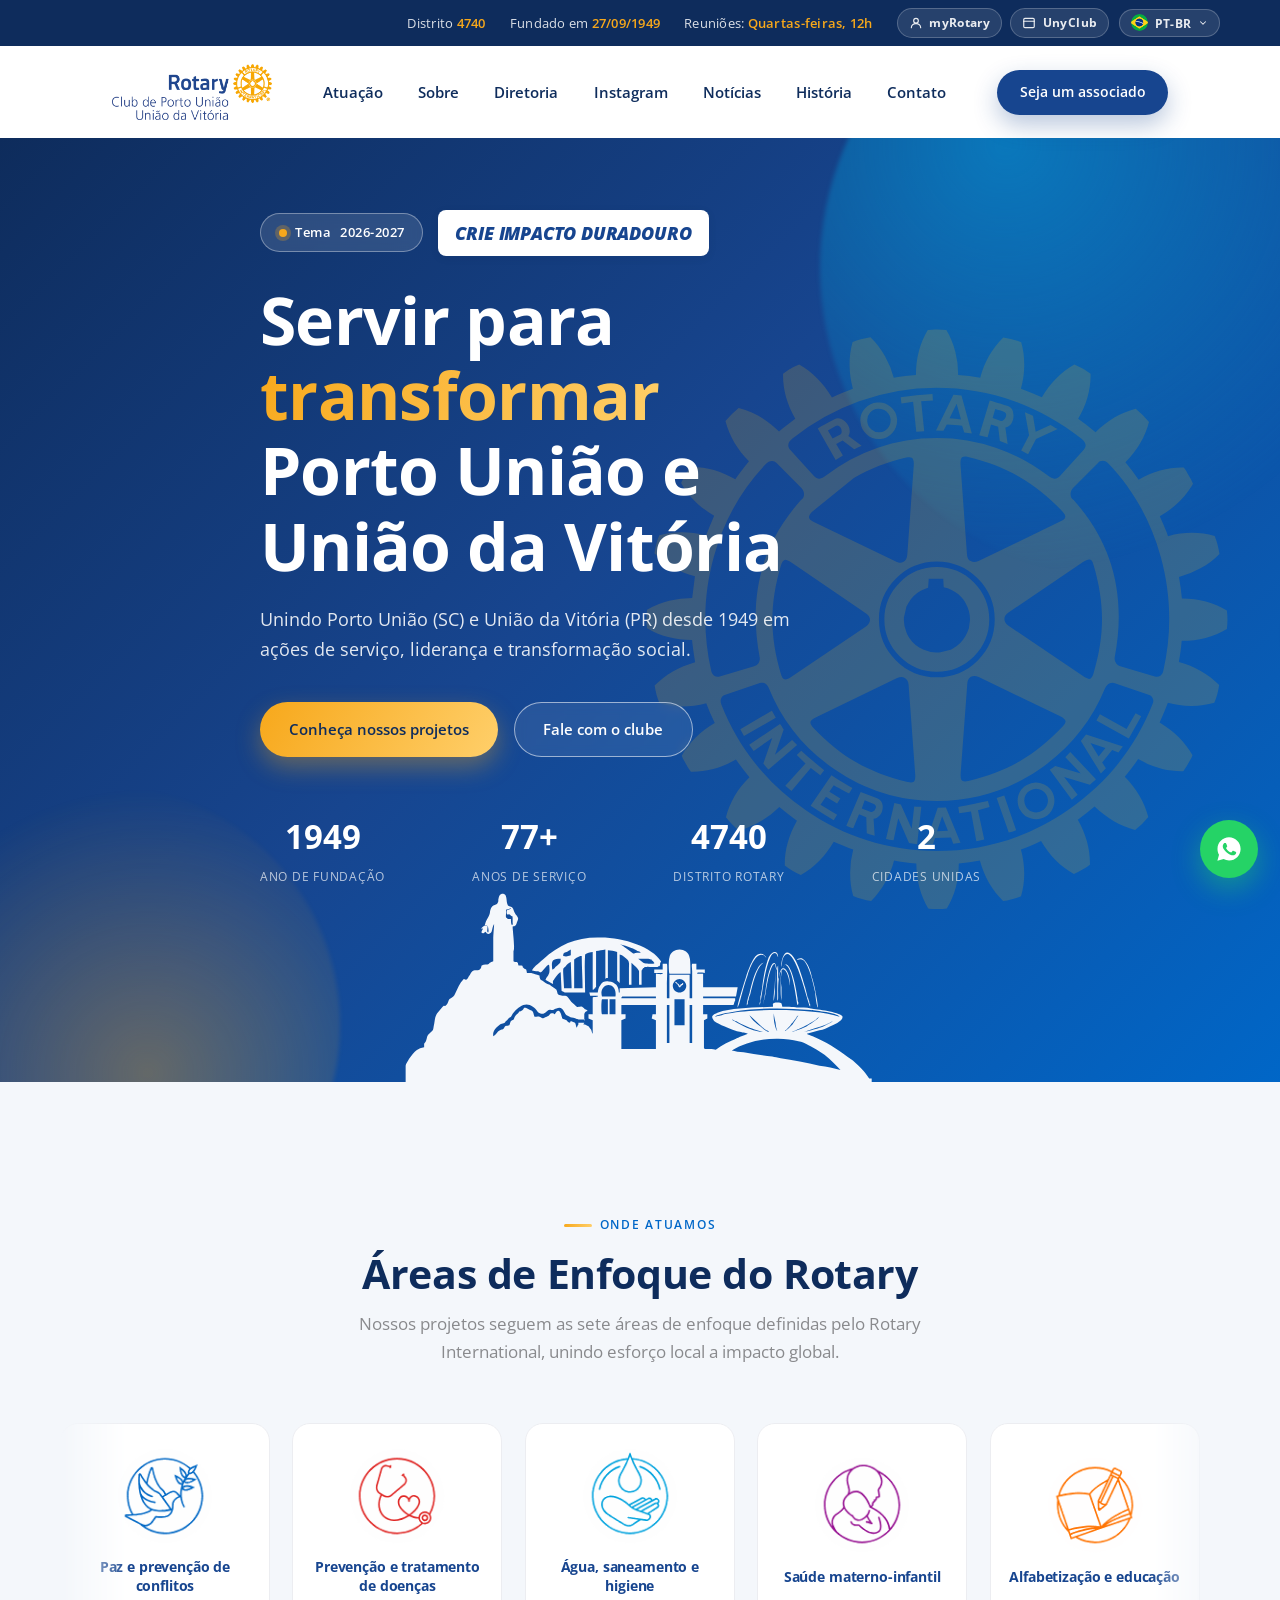
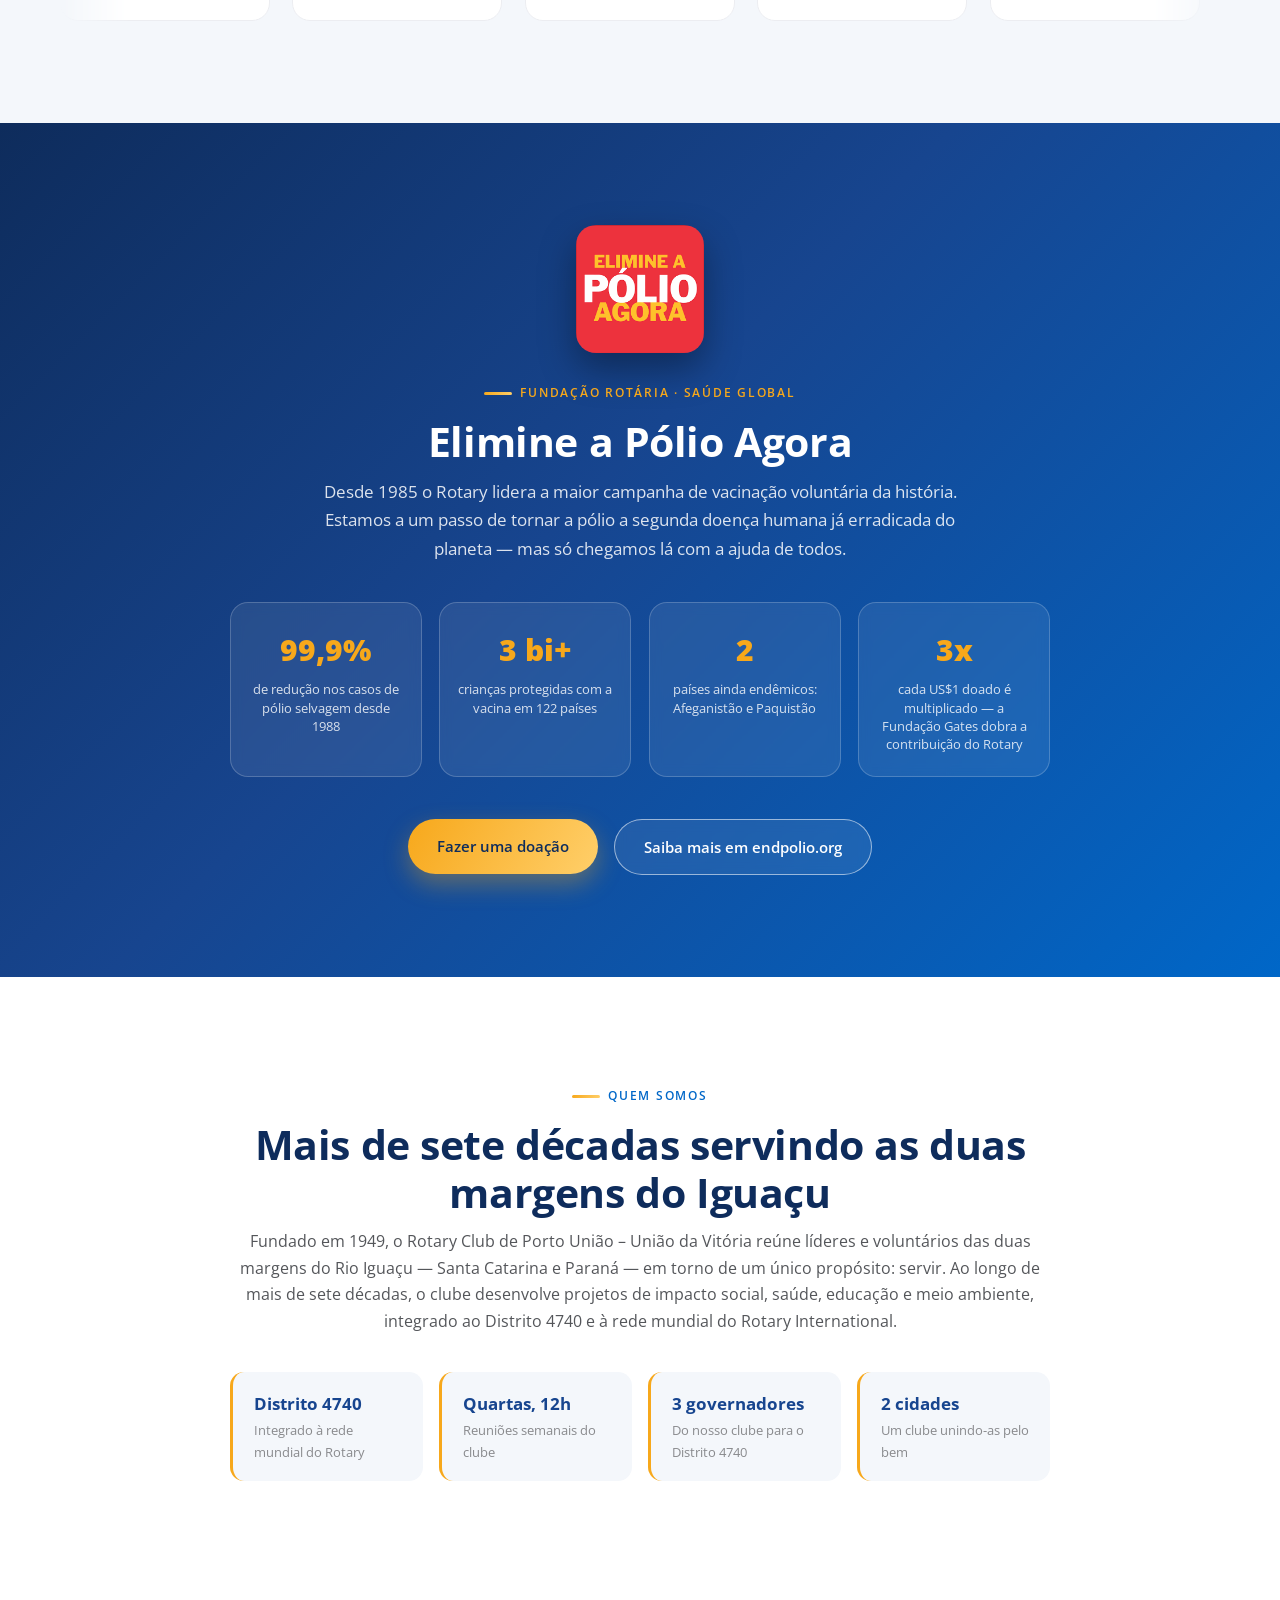
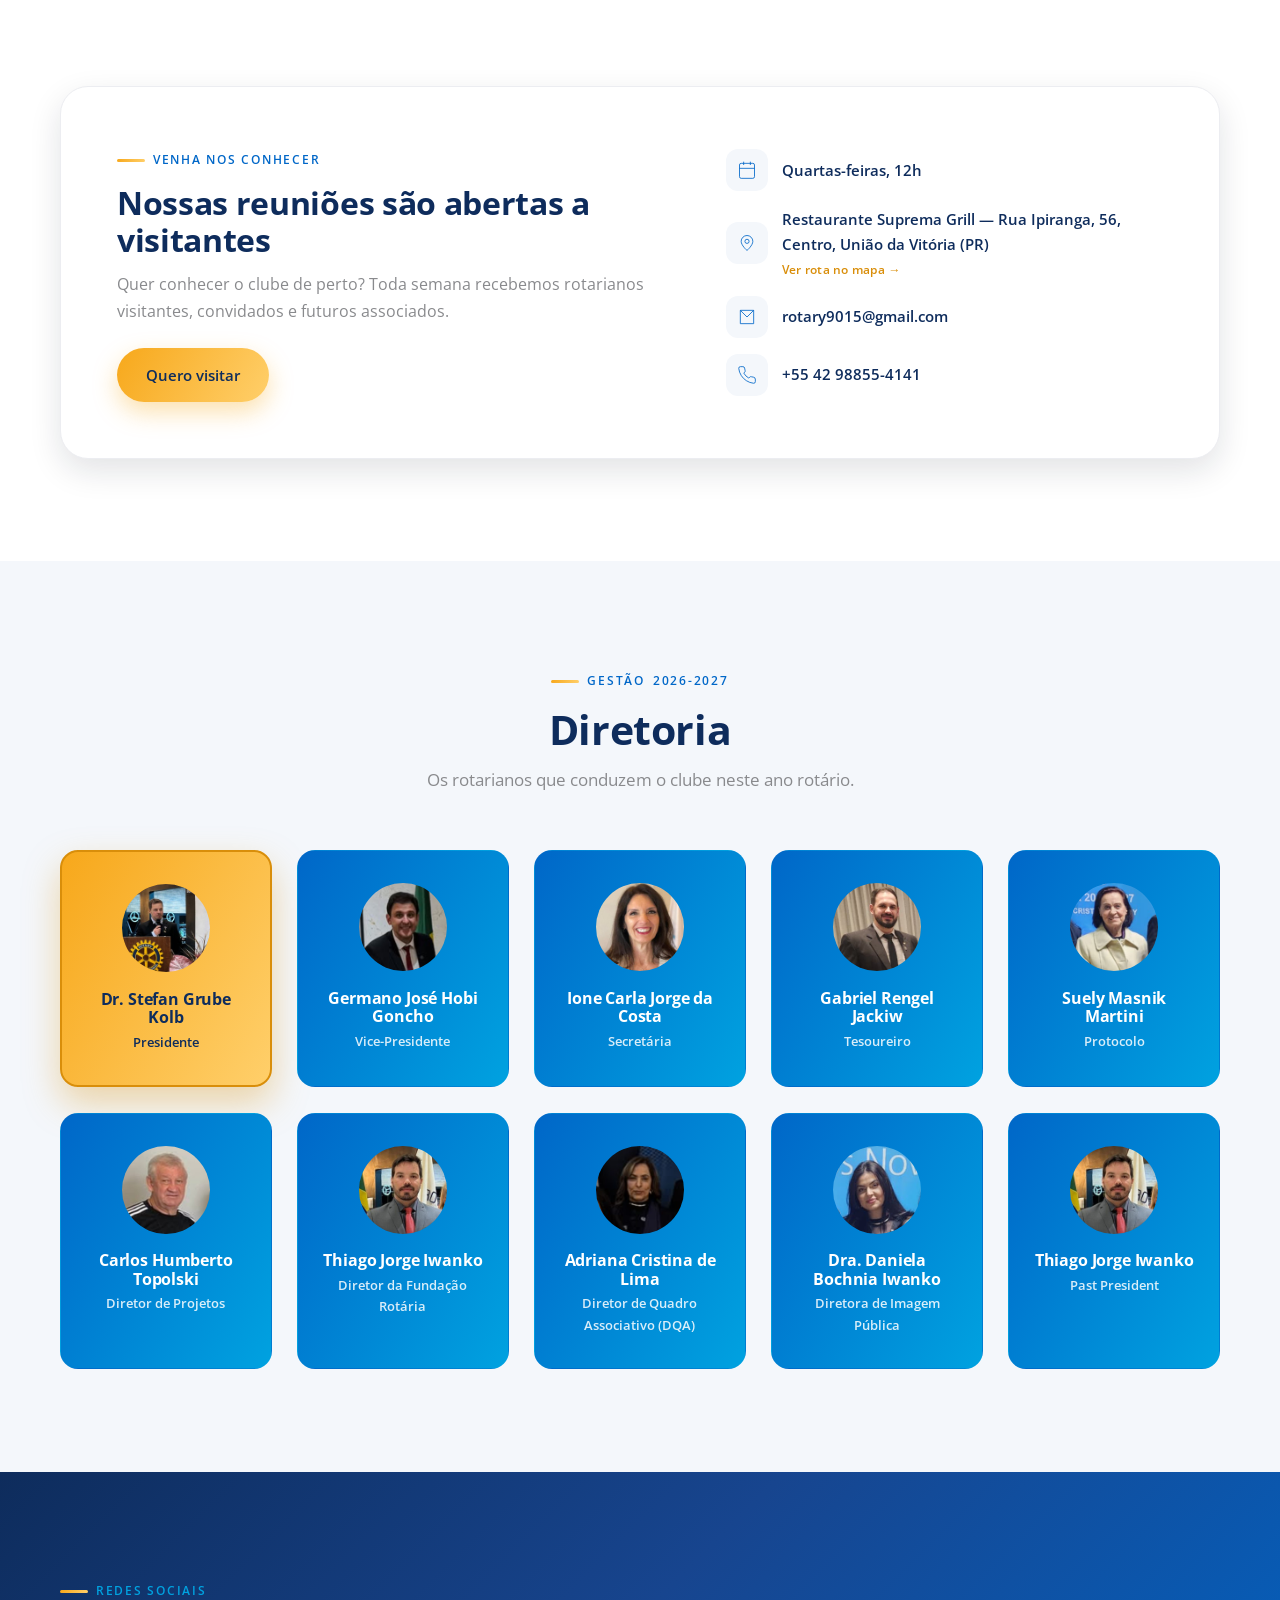
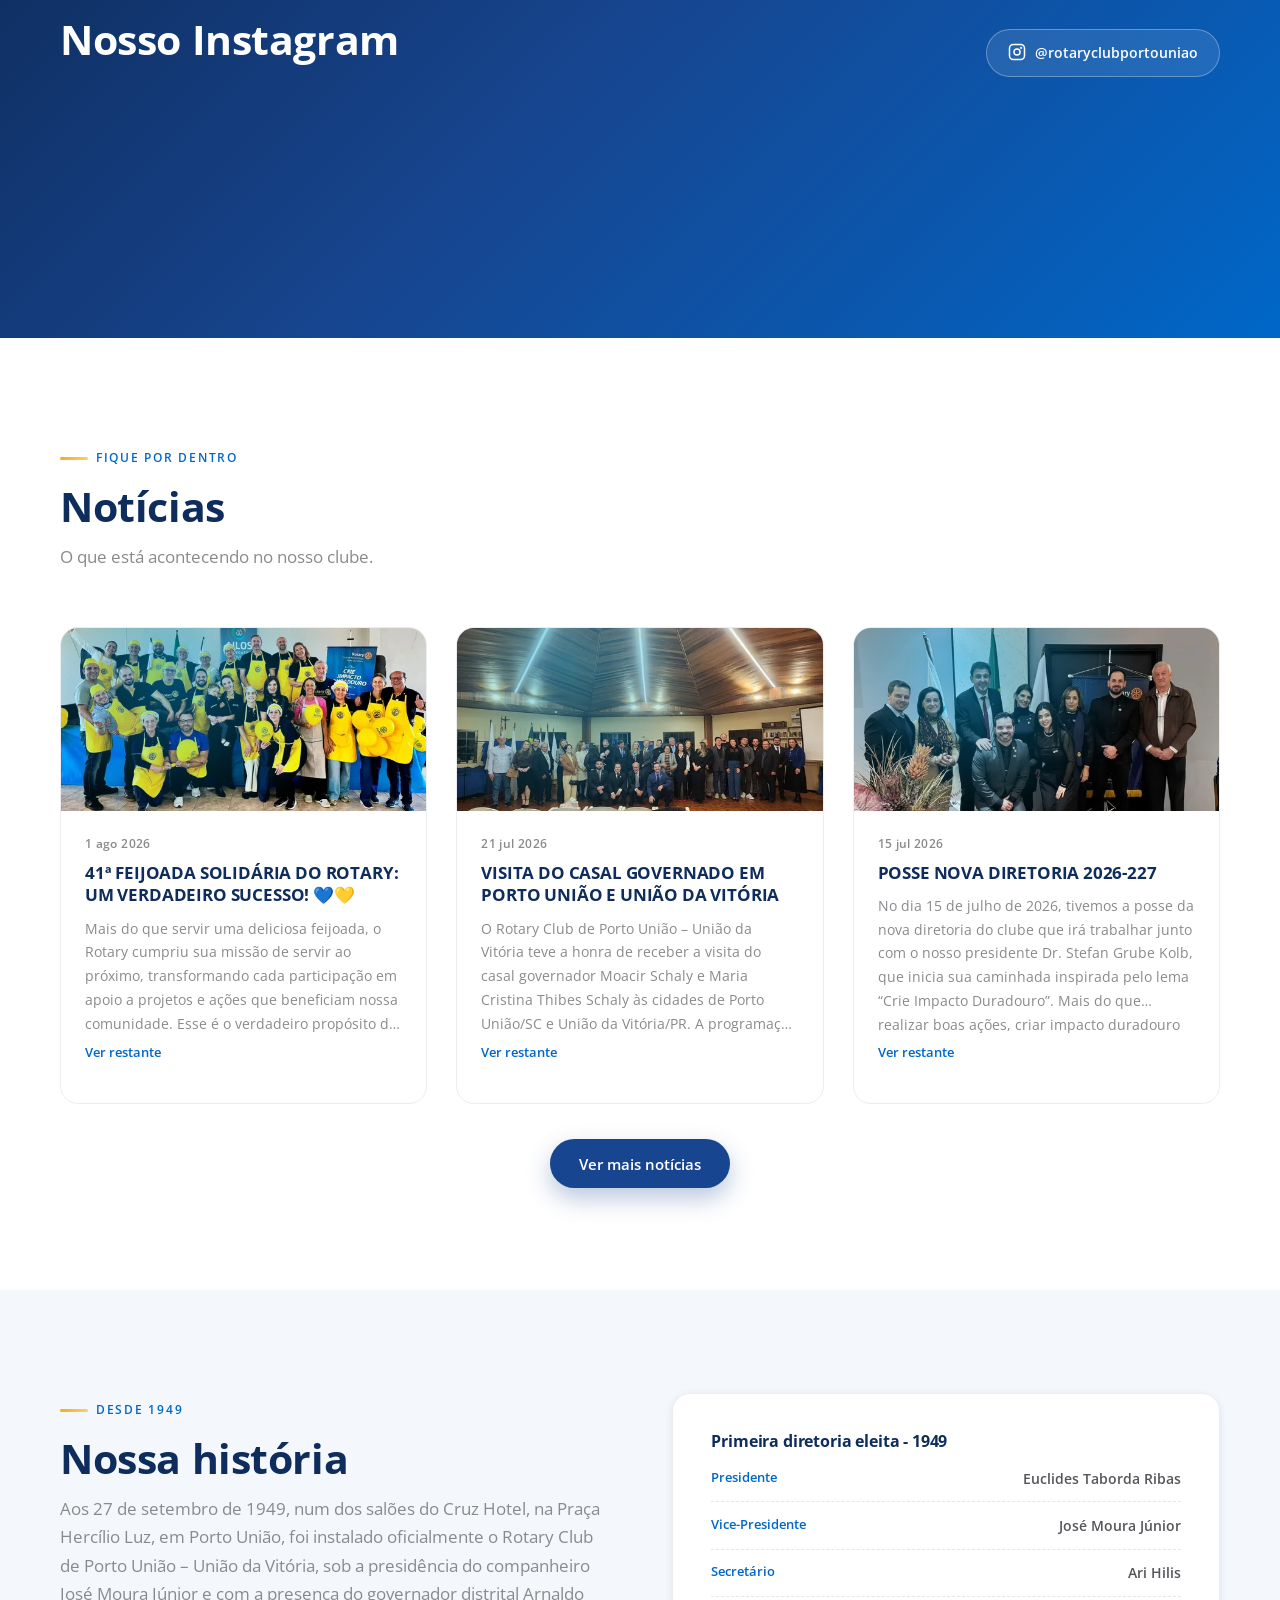
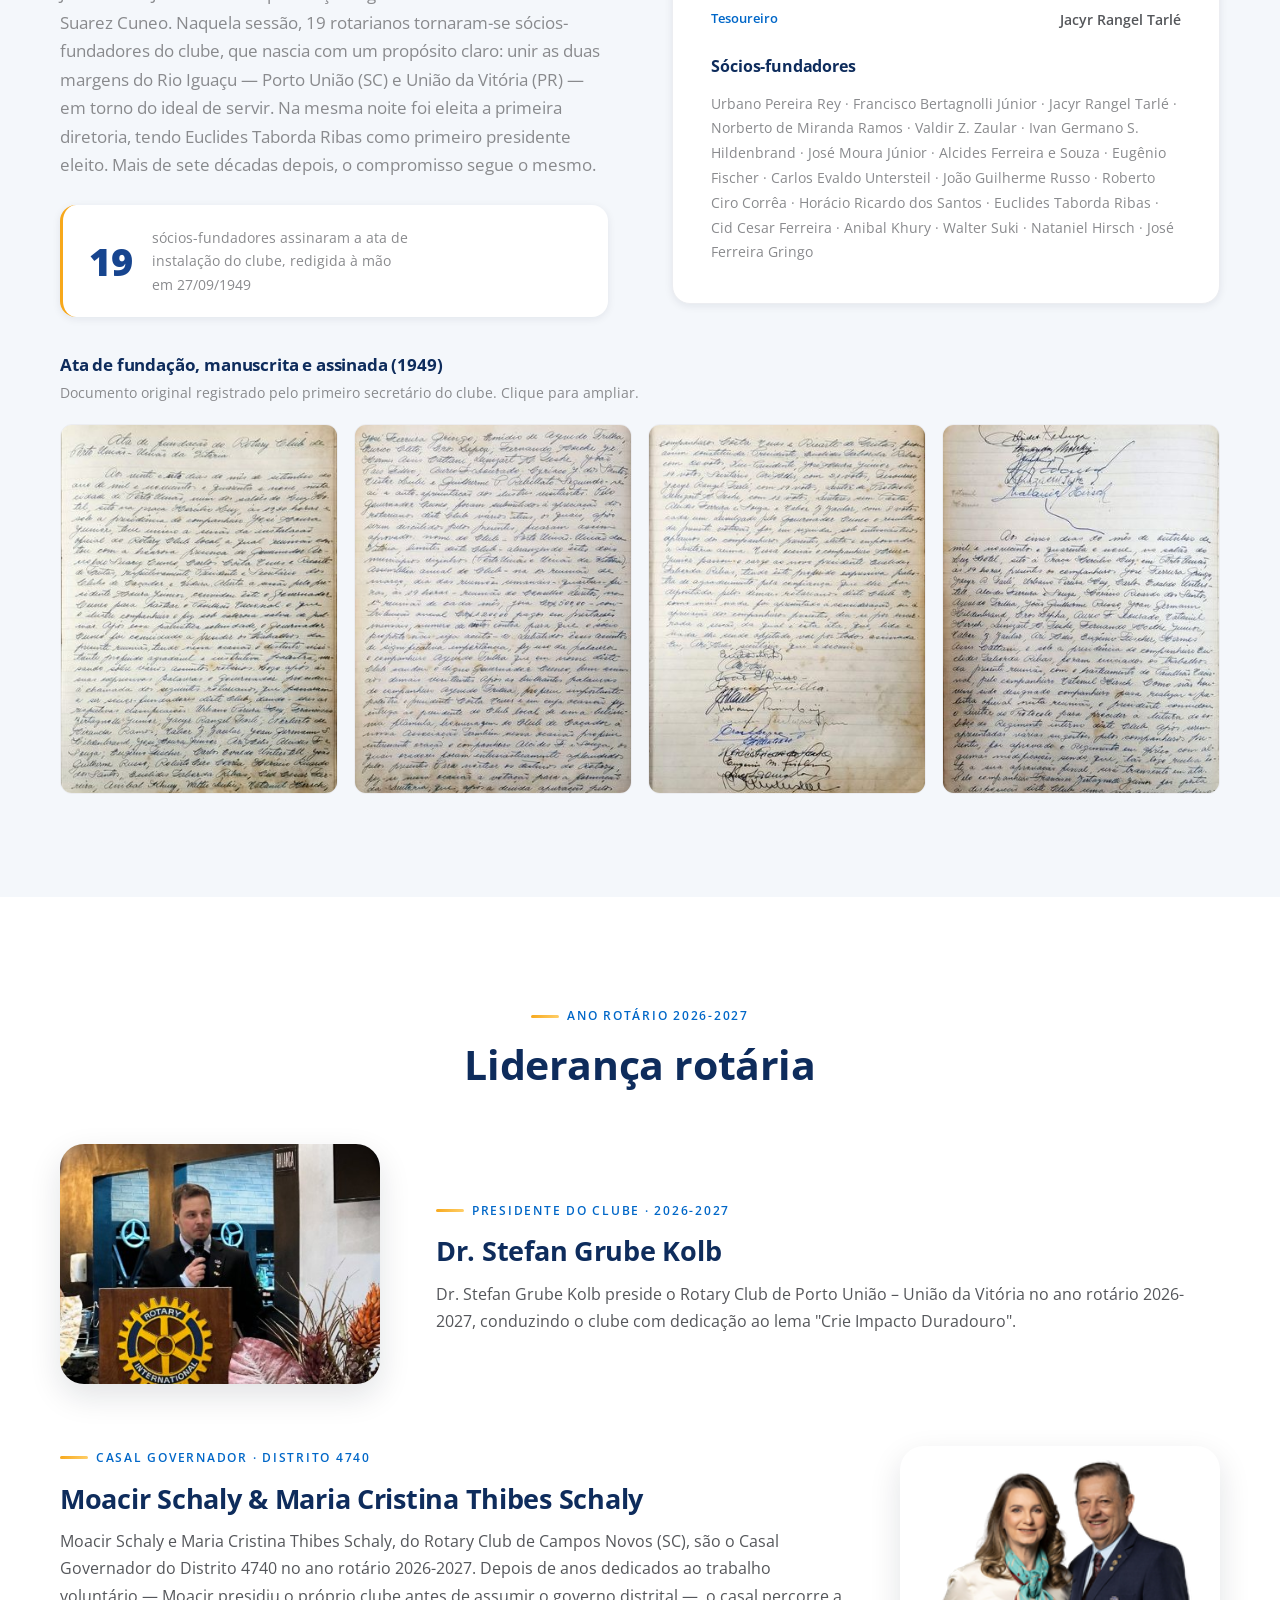
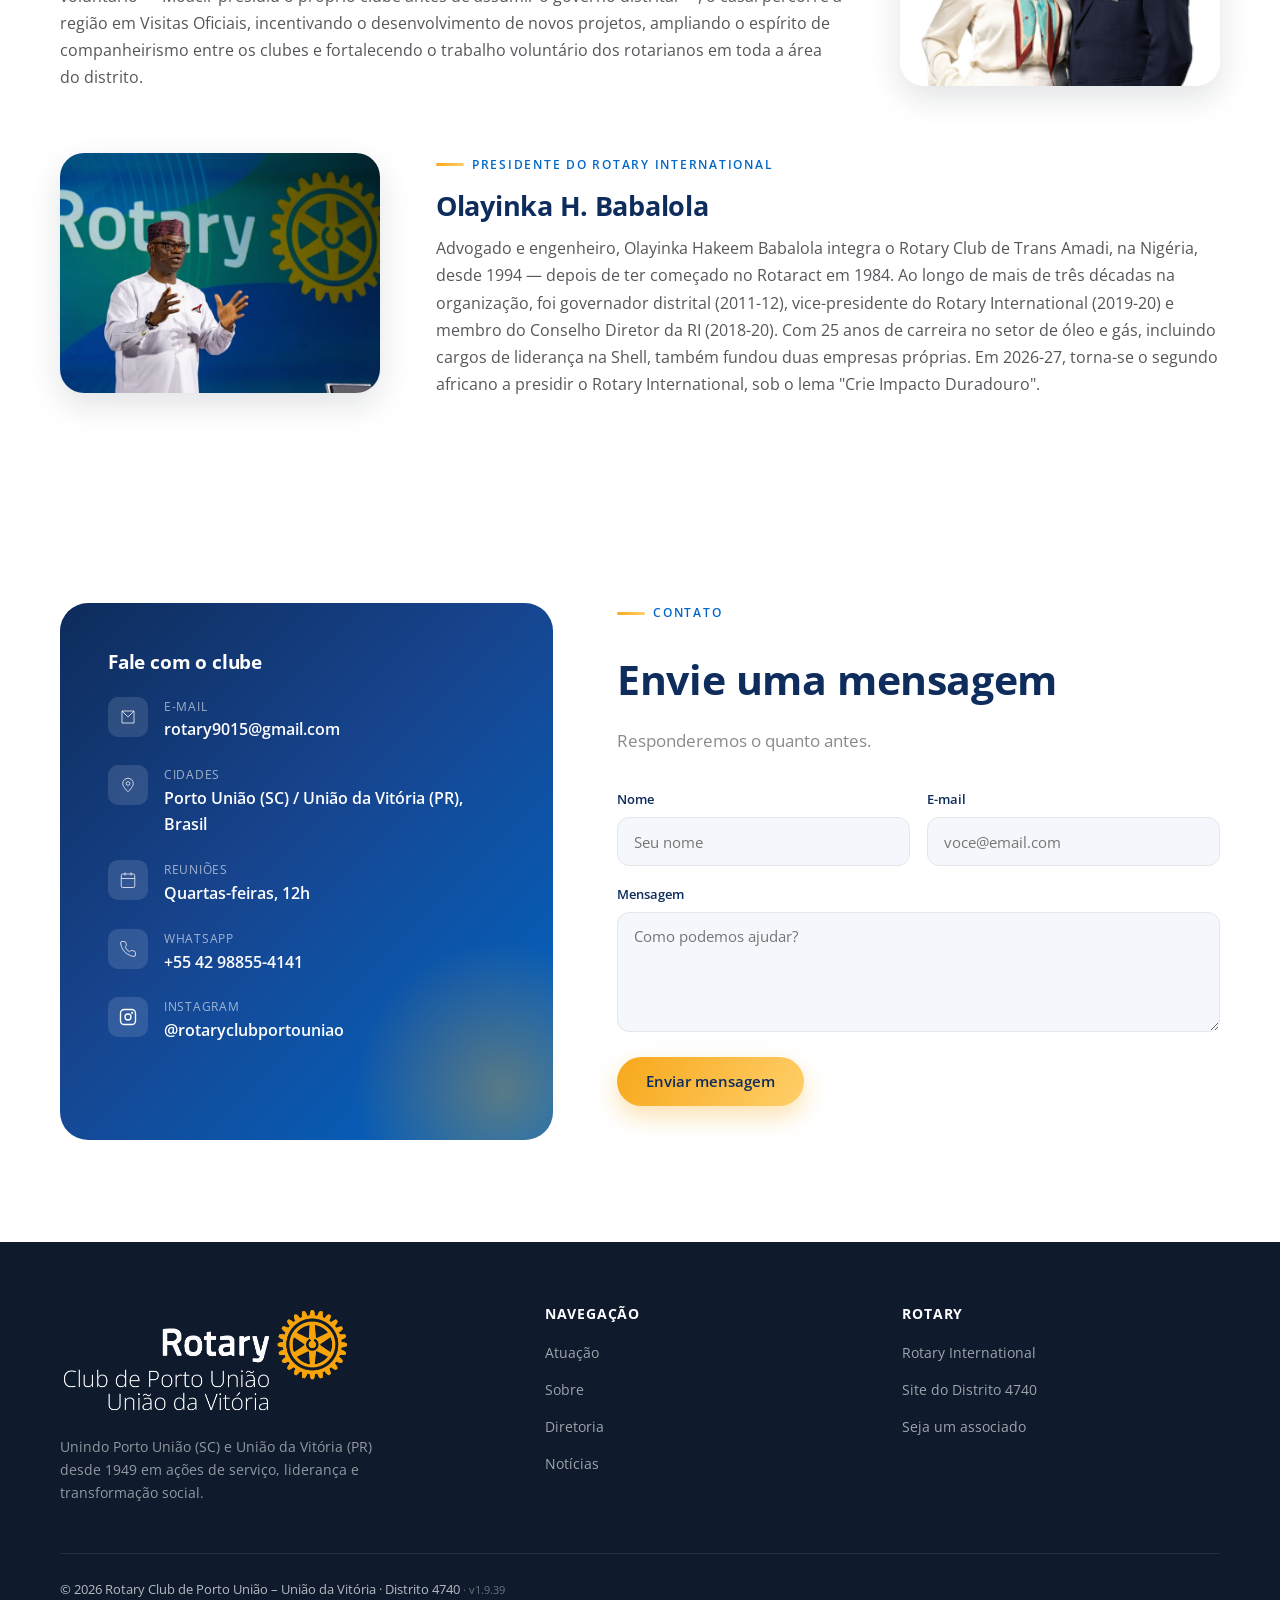
==== index.html @ b614c41e "Nao reescrever textos identicos: o titulo do hero deixa de esperar o JS para pintar" ====
<!DOCTYPE html>
<html lang="pt-BR">
<head>
<meta charset="UTF-8">
<meta name="viewport" content="width=device-width, initial-scale=1.0">
<title>Rotary Club Porto União – União da Vitória | Distrito 4740</title>
<meta name="description" content="Rotary Club Porto União – União da Vitória, Distrito 4740: clube de serviço que une Santa Catarina e Paraná desde 1949. Projetos e como se associar.">
<meta name="keywords" content="Rotary Club Porto União, Rotary Club União da Vitória, Rotary Porto União, Rotary União da Vitória, Rotary Distrito 4740, Rotary Santa Catarina, Rotary Paraná, clube de serviço, voluntariado Porto União, associar-se ao Rotary, Elimine a Pólio Agora">
<meta name="robots" content="index, follow">
<meta name="author" content="Rotary Club Porto União – União da Vitória">
<meta name="theme-color" content="#17458f">
<link rel="canonical" href="https://rcpu.com.br/">

<!-- Open Graph / Facebook / WhatsApp -->
<meta property="og:type" content="website">
<meta property="og:site_name" content="Rotary Club Porto União – União da Vitória">
<meta property="og:title" content="Rotary Club Porto União – União da Vitória | Distrito 4740">
<meta property="og:description" content="Rotary Club Porto União – União da Vitória, Distrito 4740: clube de serviço que une Santa Catarina e Paraná desde 1949. Projetos e como se associar.">
<meta property="og:url" content="https://rcpu.com.br/">
<meta property="og:image" content="https://rcpu.com.br/assets/img/logo.png">
<meta property="og:locale" content="pt_BR">
<meta property="og:locale:alternate" content="en_US">
<meta property="og:locale:alternate" content="es_AR">

<!-- Twitter Card -->
<meta name="twitter:card" content="summary_large_image">
<meta name="twitter:title" content="Rotary Club Porto União – União da Vitória | Distrito 4740">
<meta name="twitter:description" content="Rotary Club Porto União – União da Vitória, Distrito 4740: clube de serviço que une Santa Catarina e Paraná desde 1949.">
<meta name="twitter:image" content="https://rcpu.com.br/assets/img/logo.png">

<link rel="icon" type="image/png" href="assets/img/favicon.png">
<link rel="apple-touch-icon" href="assets/img/favicon.png">
<link rel="preconnect" href="https://fonts.googleapis.com">
<link rel="preconnect" href="https://fonts.gstatic.com" crossorigin>
<link href="https://fonts.googleapis.com/css2?family=Open+Sans:ital,wght@0,400;0,600;0,700;0,800;1,400;1,800&display=swap" rel="stylesheet" media="print" onload="this.media='all'">
<noscript><link href="https://fonts.googleapis.com/css2?family=Open+Sans:ital,wght@0,400;0,600;0,700;0,800;1,400;1,800&display=swap" rel="stylesheet"></noscript>
<link rel="stylesheet" href="assets/css/style.css?v=1.9.39">

<!-- Dados estruturados (Schema.org) para o Google -->
<script type="application/ld+json">
{
  "@context": "https://schema.org",
  "@type": "Organization",
  "name": "Rotary Club Porto União – União da Vitória",
  "alternateName": "Rotary Club Porto União-União da Vitória",
  "url": "https://rcpu.com.br/",
  "logo": "https://rcpu.com.br/assets/img/logo.png",
  "image": "https://rcpu.com.br/assets/img/logo.png",
  "description": "Rotary Club Porto União – União da Vitória, Distrito 4740: clube de serviço que une Santa Catarina e Paraná desde 1949 em ações de serviço, liderança e transformação social.",
  "foundingDate": "1949-09-27",
  "email": "rotary9015@gmail.com",
  "telephone": "+55-42-98855-4141",
  "address": [
    {
      "@type": "PostalAddress",
      "addressLocality": "Porto União",
      "addressRegion": "SC",
      "addressCountry": "BR"
    },
    {
      "@type": "PostalAddress",
      "addressLocality": "União da Vitória",
      "addressRegion": "PR",
      "addressCountry": "BR"
    }
  ],
  "sameAs": [
    "https://www.instagram.com/rotaryclubportouniao/",
    "https://www.rotaryportouniaodavitoria.org.br/home-clube",
    "https://www.rotary.org/pt"
  ]
}
</script>

<script>
  (() => {
    if(window.__bhldScript)return;window.__bhldScript=true;
    const d=document,s=d.createElement("script");s.type="module";
    s.src="https://w.behold.so/widget.js";setTimeout(()=>{d.head.append(s);},0);
  })();
</script>
</head>
<body>

<!-- ============ TOPBAR ============ -->
<div class="topbar">
  <div class="container">
    <div class="topbar-items">
      <span><span data-i18n="topbar.distrito">Distrito</span> <strong>4740</strong></span>
      <span><span data-i18n="topbar.fundado">Fundado em</span> <strong data-field="clube.fundacao">27/09/1949</strong></span>
      <span><span data-i18n="topbar.reunioes">Reuniões:</span> <strong data-field="clube.reuniao">Quartas-feiras, 12h</strong></span>
    </div>
    <div class="topbar-right">
      <div class="topbar-portals">
        <a class="topbar-btn" href="https://my.rotary.org/pt/login" target="_blank" rel="noopener" data-i18n-aria="topbar.myrotariaAria" aria-label="Acessar o myRotary">
          <svg viewBox="0 0 24 24" width="14" height="14" fill="none" stroke="currentColor" stroke-width="2" stroke-linecap="round" stroke-linejoin="round"><circle cx="12" cy="8" r="4"/><path d="M4 20c0-4 3.6-7 8-7s8 3 8 7"/></svg>
          <span>myRotary</span>
        </a>
        <a class="topbar-btn" href="https://www.unyclub.com.br/ipanel/index.php" target="_blank" rel="noopener" data-i18n-aria="topbar.unyclubAria" aria-label="Acessar o UnyClub">
          <svg viewBox="0 0 24 24" width="14" height="14" fill="none" stroke="currentColor" stroke-width="2" stroke-linecap="round" stroke-linejoin="round"><rect x="3" y="4" width="18" height="16" rx="2"/><path d="M3 9h18"/></svg>
          <span>UnyClub</span>
        </a>
      </div>
      <div class="lang-switch" data-lang-switch>
        <button class="lang-switch-btn" type="button" data-lang-toggle aria-haspopup="true" aria-expanded="false" data-i18n-aria="lang.aria" aria-label="Mudar idioma">
          <img class="flag" data-lang-flag src="assets/img/flags/br.png" alt="" width="32" height="32">
          <span data-lang-code>PT-BR</span>
          <svg class="lang-caret" viewBox="0 0 24 24" width="10" height="10" fill="none" stroke="currentColor" stroke-width="2.5" stroke-linecap="round" stroke-linejoin="round"><path d="M6 9l6 6 6-6"/></svg>
        </button>
        <ul class="lang-menu" data-lang-menu>
          <li><button type="button" data-lang-option="pt"><img src="assets/img/flags/br.png" alt="" width="32" height="32">Português</button></li>
          <li><button type="button" data-lang-option="en"><img src="assets/img/flags/us.png" alt="" width="32" height="32">English</button></li>
          <li><button type="button" data-lang-option="es"><img src="assets/img/flags/ar.png" alt="" width="32" height="32">Español</button></li>
        </ul>
      </div>
    </div>
  </div>
</div>

<!-- ============ HEADER ============ -->
<header class="site-header" id="siteHeader">
  <div class="container nav-wrap">
    <a href="#topo" class="brand">
      <img src="assets/img/logo.png" alt="Rotary Club Porto União – União da Vitória" width="600" height="210">
    </a>
    <nav class="main-nav">
      <ul>
        <li><a href="#projetos" data-i18n="nav.projetos">Atuação</a></li>
        <li><a href="#sobre" data-i18n="nav.sobre">Sobre</a></li>
        <li><a href="#diretoria" data-i18n="nav.diretoria">Diretoria</a></li>
        <li><a href="#instagram" data-i18n="nav.instagram">Instagram</a></li>
        <li><a href="#noticias" data-i18n="nav.noticias">Notícias</a></li>
        <li><a href="#historia" data-i18n="nav.historia">História</a></li>
        <li><a href="#contato" data-i18n="nav.contato">Contato</a></li>
      </ul>
    </nav>
    <div class="nav-cta">
      <a href="#contato" class="btn btn-dark" data-i18n="nav.associado">Seja um associado</a>
      <button class="burger" id="burgerBtn" data-i18n-aria="nav.abrirMenu" aria-label="Abrir menu">
        <span></span><span></span><span></span>
      </button>
    </div>
  </div>
</header>

<!-- ============ MOBILE NAV ============ -->
<div class="mobile-nav" id="mobileNav">
  <div class="mobile-nav-top">
    <img src="assets/img/logo-white.png" alt="Rotary" class="logo-on-dark" width="1087" height="404">
    <div class="mobile-nav-top-actions">
      <div class="lang-switch" data-lang-switch>
        <button class="lang-switch-btn" type="button" data-lang-toggle aria-haspopup="true" aria-expanded="false" data-i18n-aria="lang.aria" aria-label="Mudar idioma">
          <img class="flag" data-lang-flag src="assets/img/flags/br.png" alt="" width="32" height="32">
          <span data-lang-code>PT-BR</span>
          <svg class="lang-caret" viewBox="0 0 24 24" width="10" height="10" fill="none" stroke="currentColor" stroke-width="2.5" stroke-linecap="round" stroke-linejoin="round"><path d="M6 9l6 6 6-6"/></svg>
        </button>
        <ul class="lang-menu" data-lang-menu>
          <li><button type="button" data-lang-option="pt"><img src="assets/img/flags/br.png" alt="" width="32" height="32">Português</button></li>
          <li><button type="button" data-lang-option="en"><img src="assets/img/flags/us.png" alt="" width="32" height="32">English</button></li>
          <li><button type="button" data-lang-option="es"><img src="assets/img/flags/ar.png" alt="" width="32" height="32">Español</button></li>
        </ul>
      </div>
      <button class="mobile-nav-close" id="mobileNavClose">&times;</button>
    </div>
  </div>
  <ul>
    <li><a href="#projetos" data-i18n="nav.projetos">Atuação</a></li>
    <li><a href="#sobre" data-i18n="nav.sobre">Sobre</a></li>
    <li><a href="#diretoria" data-i18n="nav.diretoria">Diretoria</a></li>
    <li><a href="#instagram" data-i18n="nav.instagram">Instagram</a></li>
    <li><a href="#noticias" data-i18n="nav.noticias">Notícias</a></li>
    <li><a href="#historia" data-i18n="nav.historia">História</a></li>
    <li><a href="#contato" data-i18n="nav.contato">Contato</a></li>
  </ul>
  <a href="#contato" class="btn btn-primary" data-i18n="nav.associado">Seja um associado</a>
</div>

<main id="main-content">
<!-- ============ HERO ============ -->
<section class="hero" id="topo">
  <!-- Marca d'agua decorativa (opacity 0.16). SVG: nitido em qualquer tamanho e
       ~3x menor que o PNG. Sem fetchpriority: nao deve competir com o conteudo. -->
  <img class="hero-wheel" src="assets/img/wheel-icon.svg" alt="" width="512" height="512" decoding="async">
  <div class="container">
    <div class="hero-inner">
      <div class="theme-row">
        <span class="hero-badge"><span class="dot"></span> <span data-i18n="hero.temaLabel">Tema</span> <span data-field="clube.anoRotario">2026-2027</span></span>
        <span class="theme-mark" data-field="clube.temaAno">Crie Impacto Duradouro</span>
      </div>
      <h1 data-i18n-html="hero.title">Servir para <em>transformar</em><br>Porto&nbsp;União e União&nbsp;da&nbsp;Vitória</h1>
      <p class="lede" data-field="clube.descricaoCurta">Unindo Porto União (SC) e União da Vitória (PR) desde 1949 em ações de serviço, liderança e transformação social.</p>
      <div class="hero-actions">
        <a href="#noticias" class="btn btn-primary" data-i18n="hero.projetos">Conheça nossos projetos</a>
        <a href="#contato" class="btn btn-outline" data-i18n="hero.contato">Fale com o clube</a>
      </div>
      <div class="hero-stats" data-stats>
        <!-- preenchido via JS -->
      </div>
    </div>
  </div>
  <div class="hero-skyline" aria-hidden="true">
    <img src="assets/img/skyline-uniao.svg" alt="" width="556" height="230" loading="lazy" decoding="async">
  </div>
</section>

<!-- ============ ÁREAS DE ENFOQUE / PROJETOS ============ -->
<section id="projetos" class="bg-cloud">
  <div class="container">
    <div class="section-head center reveal">
      <span class="eyebrow" data-i18n="projetos.eyebrow">Onde atuamos</span>
      <h2 class="section-title" data-i18n="projetos.title">Áreas de Enfoque do Rotary</h2>
      <p class="section-lede" data-i18n="projetos.lede">Nossos projetos seguem as sete áreas de atuação definidas pelo Rotary International, unindo esforço local a impacto global.</p>
    </div>
    <div class="focus-carousel-wrap reveal">
      <div class="focus-carousel" data-focus-carousel>
        <!-- preenchido via JS (lista duplicada para loop contínuo) -->
      </div>
    </div>
  </div>
</section>

<!-- ============ ELIMINE A PÓLIO AGORA ============ -->
<section id="polio" class="polio-section">
  <div class="container">
    <div class="polio-inner reveal">
      <img class="polio-badge" src="assets/img/polio/elimine-polio-agora.webp" alt="Elimine a Pólio Agora" loading="lazy" width="225" height="225">
      <span class="eyebrow" data-i18n="polio.eyebrow">Fundação Rotária · Saúde global</span>
      <h2 class="section-title" data-i18n="polio.title">Elimine a Pólio Agora</h2>
      <p class="section-lede" data-i18n="polio.lede">Desde 1985 o Rotary lidera a maior campanha de vacinação voluntária da história. Estamos a um passo de tornar a pólio a segunda doença humana já erradicada do planeta — mas só chegamos lá com a ajuda de todos.</p>

      <div class="polio-stats reveal-stagger">
        <div class="polio-stat stagger-item">
          <div class="ps-num">99,9%</div>
          <div class="ps-label" data-i18n="polio.stat1">de redução nos casos de pólio selvagem desde 1988</div>
        </div>
        <div class="polio-stat stagger-item">
          <div class="ps-num">3&nbsp;bi+</div>
          <div class="ps-label" data-i18n="polio.stat2">crianças protegidas com a vacina em 122 países</div>
        </div>
        <div class="polio-stat stagger-item">
          <div class="ps-num">2</div>
          <div class="ps-label" data-i18n="polio.stat3">países ainda endêmicos: Afeganistão e Paquistão</div>
        </div>
        <div class="polio-stat stagger-item">
          <div class="ps-num">3x</div>
          <div class="ps-label" data-i18n="polio.stat4">cada US$1 doado é multiplicado — a Fundação Gates dobra a contribuição do Rotary</div>
        </div>
      </div>

      <div class="polio-actions">
        <a href="https://my.rotary.org/pt/polioplus-fund" target="_blank" rel="noopener" class="btn btn-primary" data-polio-donate-link data-i18n="polio.doar">Fazer uma doação</a>
        <a href="https://www.endpolio.org" target="_blank" rel="noopener" class="btn btn-outline" data-i18n="polio.saibaMais">Saiba mais em endpolio.org</a>
      </div>
    </div>
  </div>
</section>

<!-- ============ SOBRE ============ -->
<section id="sobre">
  <div class="container">
    <div class="about-grid">
      <div class="about-text reveal">
        <span class="eyebrow" data-i18n="about.eyebrow">Quem somos</span>
        <h2 class="section-title" data-i18n="about.title">Mais de sete décadas servindo as duas margens do Iguaçu</h2>
        <p data-field="clube.sobre">Fundado em 1949, o Rotary Club de Porto União – União da Vitória reúne líderes e voluntários das duas margens do Rio Iguaçu em torno de um único propósito: servir.</p>
        <div class="about-facts">
          <div class="fact-card"><div class="fk" data-i18n="about.fact1.k">Distrito 4740</div><div class="fv" data-i18n="about.fact1.v">Integrado à rede mundial do Rotary</div></div>
          <div class="fact-card"><div class="fk" data-i18n="about.fact2.k">Quartas, 12h</div><div class="fv" data-i18n="about.fact2.v">Reuniões semanais do clube</div></div>
          <div class="fact-card"><div class="fk" data-i18n="about.fact3.k">3 governadores</div><div class="fv" data-i18n="about.fact3.v">Do nosso clube para o Distrito 4740</div></div>
          <div class="fact-card"><div class="fk" data-i18n="about.fact4.k">2 cidades</div><div class="fv" data-i18n="about.fact4.v">Um clube unindo-as pelo bem</div></div>
        </div>
      </div>
    </div>
  </div>
</section>

<!-- ============ REUNIÃO ============ -->
<section>
  <div class="container">
    <div class="meet-cta reveal">
      <div>
        <span class="eyebrow" data-i18n="meet.eyebrow">Venha nos conhecer</span>
        <h3 data-i18n="meet.title">Nossas reuniões são abertas a visitantes</h3>
        <p data-i18n="meet.text">Quer conhecer o clube de perto? Toda semana recebemos rotarianos visitantes, convidados e futuros associados.</p>
        <a href="#contato" class="btn btn-primary" style="margin-top:1.5rem;" data-i18n="meet.cta">Quero visitar</a>
      </div>
      <div class="meet-info">
        <div class="meet-row">
          <span class="ic"><svg viewBox="0 0 24 24"><rect x="3" y="4" width="18" height="18" rx="2"/><path d="M16 2v4M8 2v4M3 10h18"/></svg></span>
          <span data-field="clube.reuniao">Quartas-feiras, 12h</span>
        </div>
        <div class="meet-row">
          <span class="ic"><svg viewBox="0 0 24 24"><path d="M12 21s-7-6.2-7-11a7 7 0 0 1 14 0c0 4.8-7 11-7 11z"/><circle cx="12" cy="10" r="2.5"/></svg></span>
          <a class="meet-link" href="https://www.google.com/maps/search/?api=1&query=Restaurante%20Suprema%20Grill%20R.%20Ipiranga%2056%20Centro%20Uni%C3%A3o%20da%20Vit%C3%B3ria%20PR" target="_blank" rel="noopener">
            <span data-field="contato.localReuniao">Porto União (SC) / União da Vitória (PR)</span>
            <small data-i18n="meet.verRota">Ver rota no mapa →</small>
          </a>
        </div>
        <div class="meet-row">
          <span class="ic"><svg viewBox="0 0 24 24"><path d="M4 4h16v16H4z"/><path d="M4 4l8 8 8-8"/></svg></span>
          <span data-field="contato.email">rotary9015@gmail.com</span>
        </div>
        <div class="meet-row">
          <span class="ic"><svg viewBox="0 0 24 24"><path d="M22 16.9v3a2 2 0 0 1-2.2 2 19.8 19.8 0 0 1-8.6-3.1 19.5 19.5 0 0 1-6-6 19.8 19.8 0 0 1-3.1-8.7A2 2 0 0 1 4.1 2h3a2 2 0 0 1 2 1.7c.1.9.3 1.8.6 2.7a2 2 0 0 1-.4 2.1L8.1 9.7a16 16 0 0 0 6 6l1.2-1.2a2 2 0 0 1 2.1-.4c.9.3 1.8.5 2.7.6a2 2 0 0 1 1.7 2.1z"/></svg></span>
          <span data-field="contato.telefone">(42) 98855-4141</span>
        </div>
      </div>
    </div>
  </div>
</section>

<!-- ============ DIRETORIA ============ -->
<section id="diretoria" class="bg-cloud">
  <div class="container">
    <div class="section-head center reveal">
      <span class="eyebrow"><span data-i18n="diretoria.eyebrow">Gestão</span> <span data-field="clube.anoRotario">2026-2027</span></span>
      <h2 class="section-title" data-i18n="diretoria.title">Diretoria</h2>
      <p class="section-lede" data-i18n="diretoria.lede">Os rotarianos que conduzem o clube neste ano rotário.</p>
    </div>
    <div class="team-grid reveal-stagger" data-team-grid>
      <!-- preenchido via JS -->
    </div>
  </div>
</section>

<!-- ============ INSTAGRAM ============ -->
<section id="instagram" class="insta-section">
  <div class="container">
    <div class="insta-head reveal">
      <div>
        <span class="eyebrow" data-i18n="instagram.eyebrow">Redes sociais</span>
        <h2 class="section-title" data-i18n="instagram.title">Nosso Instagram</h2>
      </div>
      <a href="#" target="_blank" rel="noopener" class="insta-handle" data-insta-handle>
        <svg width="18" height="18" viewBox="0 0 24 24" fill="none" stroke="currentColor" stroke-width="2"><rect x="2" y="2" width="20" height="20" rx="5"/><circle cx="12" cy="12" r="4"/><circle cx="17.5" cy="6.5" r="0.5" fill="currentColor"/></svg>
        <span data-insta-handle-text>@seuclube.rotary</span>
      </a>
    </div>
    <div class="behold-wrap" data-behold-wrap>
      <behold-widget data-behold-widget feed-id=""></behold-widget>
      <p class="behold-empty" data-behold-empty data-i18n-html="instagram.beholdEmpty">
        Feed do Instagram ainda não configurado. Crie uma conta gratuita em <a href="https://behold.so" target="_blank" rel="noopener">behold.so</a>, conecte o Instagram do clube lá e cole o Feed ID em <code>assets/data/site-data.json</code> → <code>redesSociais.beholdFeedId</code>.
      </p>
    </div>
  </div>
</section>

<!-- ============ NOTÍCIAS ============ -->
<section id="noticias">
  <div class="container">
    <div class="section-head reveal">
      <span class="eyebrow" data-i18n="noticias.eyebrow">Fique por dentro</span>
      <h2 class="section-title" data-i18n="noticias.title">Notícias</h2>
      <p class="section-lede" data-i18n="noticias.lede">O que está acontecendo no nosso clube.</p>
    </div>
    <div class="news-grid" data-news-grid>
      <!-- preenchido via JS a partir de assets/data/news.json -->
    </div>
    <div class="news-more-wrap" data-news-more-wrap style="display:none;">
      <button type="button" class="btn btn-dark" data-news-more data-i18n="noticias.verMais" aria-expanded="false">Ver mais notícias</button>
    </div>
  </div>
</section>

<!-- ============ NOSSA HISTÓRIA ============ -->
<section id="historia" class="bg-cloud">
  <div class="container">
    <div class="history-grid">
      <div class="reveal">
        <span class="eyebrow" data-i18n="historia.eyebrow">Desde 1949</span>
        <h2 class="section-title" data-i18n="historia.title">Nossa história</h2>
        <p class="section-lede" style="margin-bottom:1.6rem;" data-field="clube.historia">Aos 27 de setembro de 1949, no Cruz Hotel de Porto União, foi instalado oficialmente o Rotary Club de Porto União – União da Vitória.</p>
        <div class="history-fact">
          <div class="hf-num">19</div>
          <div class="hf-text" data-i18n="historia.factText">sócios-fundadores assinaram a ata de instalação do clube, redigida à mão em 27/09/1949</div>
        </div>
      </div>
      <div class="history-card reveal">
        <h3 data-i18n="historia.primeiraDiretoria">Primeira diretoria eleita</h3>
        <ul class="history-board" data-primeira-diretoria>
          <!-- preenchido via JS -->
        </ul>
        <h3 style="margin-top:1.6rem;" data-i18n="historia.fundadores">Sócios-fundadores</h3>
        <p class="history-founders" data-fundadores>
          <!-- preenchido via JS -->
        </p>
      </div>
    </div>

    <div class="history-doc reveal">
      <h3 data-i18n="historia.ataTitulo">Ata de fundação, manuscrita e assinada (1949)</h3>
      <p class="history-doc-lede" data-i18n="historia.ataLede">Documento original registrado pelo primeiro secretário do clube. Clique para ampliar.</p>
      <div class="history-doc-gallery">
        <button type="button" class="history-doc-thumb" data-ata-open="0" data-i18n-aria="historia.ataPagina1" aria-label="Ata de fundação — página 1">
          <img src="assets/img/historia/ata-1949-01-thumb.jpg" alt="Ata de fundação do Rotary Club de Porto União – União da Vitória, página 1" loading="lazy" width="320" height="463">
        </button>
        <button type="button" class="history-doc-thumb" data-ata-open="1" data-i18n-aria="historia.ataPagina2" aria-label="Ata de fundação — página 2">
          <img src="assets/img/historia/ata-1949-02-thumb.jpg" alt="Ata de fundação do Rotary Club de Porto União – União da Vitória, página 2" loading="lazy" width="320" height="472">
        </button>
        <button type="button" class="history-doc-thumb" data-ata-open="2" data-i18n-aria="historia.ataPagina3" aria-label="Ata de fundação — página 3">
          <img src="assets/img/historia/ata-1949-03-thumb.jpg" alt="Ata de fundação do Rotary Club de Porto União – União da Vitória, página 3" loading="lazy" width="320" height="467">
        </button>
        <button type="button" class="history-doc-thumb" data-ata-open="3" data-i18n-aria="historia.ataPagina4" aria-label="Ata de fundação — página 4">
          <img src="assets/img/historia/ata-1949-04-thumb.jpg" alt="Ata de fundação do Rotary Club de Porto União – União da Vitória, página 4" loading="lazy" width="320" height="476">
        </button>
      </div>
    </div>
  </div>
</section>

<!-- ============ LIDERANÇA ROTÁRIA (CASAL GOVERNADOR + PRESIDENTE RI) ============ -->
<section id="lideranca">
  <div class="container">
    <div class="section-head center reveal">
      <span class="eyebrow" data-i18n="lideranca.eyebrow">Ano rotário 2026-2027</span>
      <h2 class="section-title" data-i18n="lideranca.title">Liderança rotária</h2>
    </div>

    <!-- TODO: texto definitivo do presidente ainda será enviado pelo usuário — placeholder abaixo -->
    <div class="leader-block reveal">
      <div class="leader-photo">
        <img src="assets/img/lideranca/presidente-stefan.jpg" alt="Dr. Stefan Grube Kolb" loading="lazy" width="402" height="287">
      </div>
      <div class="leader-text">
        <span class="eyebrow" data-i18n="presidenteClube.eyebrow">Presidente do Clube · 2026-2027</span>
        <h3>Dr. Stefan Grube Kolb</h3>
        <p data-i18n="presidenteClube.texto">Dr. Stefan Grube Kolb preside o Rotary Club de Porto União – União da Vitória no ano rotário 2026-2027, conduzindo o clube com dedicação ao lema "Crie Impacto Duradouro".</p>
      </div>
    </div>

    <div class="leader-block reverse reveal">
      <div class="leader-photo">
        <img src="assets/img/noticias/casal-governador-2026-27.png" alt="Moacir Schaly e Maria Cristina Thibes Schaly" loading="lazy" width="300" height="200">
      </div>
      <div class="leader-text">
        <span class="eyebrow" data-i18n="governador.eyebrow">Casal Governador · Distrito 4740</span>
        <h3>Moacir Schaly &amp; Maria Cristina Thibes Schaly</h3>
        <p data-i18n="governador.texto">Moacir Schaly e Maria Cristina Thibes Schaly, do Rotary Club de Campos Novos (SC), são o Casal Governador do Distrito 4740 no ano rotário 2026-2027.</p>
      </div>
    </div>

    <div class="leader-block reveal">
      <div class="leader-photo">
        <img src="assets/img/lideranca/presidente-babalola.jpg" alt="Olayinka H. Babalola" loading="lazy" width="900" height="552">
      </div>
      <div class="leader-text">
        <span class="eyebrow" data-i18n="presidente.eyebrow">Presidente do Rotary International</span>
        <h3 data-field="clube.presidenteRI">Olayinka H. Babalola</h3>
        <p data-i18n="presidente.texto">Advogado e engenheiro, Olayinka Hakeem Babalola integra o Rotary Club de Trans Amadi, na Nigéria, desde 1994.</p>
      </div>
    </div>
  </div>
</section>

<!-- ============ CONTATO ============ -->
<section id="contato">
  <div class="container">
    <div class="contact-grid">
      <div class="contact-card reveal">
        <h3 data-i18n="contato.titulo">Fale com o clube</h3>
        <div class="contact-item">
          <span class="ic"><svg viewBox="0 0 24 24"><path d="M4 4h16v16H4z"/><path d="M4 4l8 8 8-8"/></svg></span>
          <div><div class="cl" data-i18n="contato.email">E-mail</div><div class="cv" data-field="contato.email">rotary9015@gmail.com</div></div>
        </div>
        <div class="contact-item">
          <span class="ic"><svg viewBox="0 0 24 24"><path d="M12 21s-7-6.2-7-11a7 7 0 0 1 14 0c0 4.8-7 11-7 11z"/><circle cx="12" cy="10" r="2.5"/></svg></span>
          <div><div class="cl" data-i18n="contato.cidades">Cidades</div><div class="cv" data-field="contato.endereco">Porto União (SC) / União da Vitória (PR)</div></div>
        </div>
        <div class="contact-item">
          <span class="ic"><svg viewBox="0 0 24 24"><rect x="3" y="4" width="18" height="18" rx="2"/><path d="M16 2v4M8 2v4M3 10h18"/></svg></span>
          <div><div class="cl" data-i18n="contato.reunioes">Reuniões</div><div class="cv" data-field="clube.reuniao">Quartas-feiras, 12h</div></div>
        </div>
        <div class="contact-item">
          <span class="ic"><svg viewBox="0 0 24 24"><path d="M22 16.9v3a2 2 0 0 1-2.2 2 19.8 19.8 0 0 1-8.6-3.1 19.5 19.5 0 0 1-6-6 19.8 19.8 0 0 1-3.1-8.7A2 2 0 0 1 4.1 2h3a2 2 0 0 1 2 1.7c.1.9.3 1.8.6 2.7a2 2 0 0 1-.4 2.1L8.1 9.7a16 16 0 0 0 6 6l1.2-1.2a2 2 0 0 1 2.1-.4c.9.3 1.8.5 2.7.6a2 2 0 0 1 1.7 2.1z"/></svg></span>
          <div><div class="cl" data-i18n="contato.whatsapp">WhatsApp</div><div class="cv"><a href="#" data-whatsapp-link target="_blank" rel="noopener" data-field="contato.telefone">(42) 98855-4141</a></div></div>
        </div>
        <div class="contact-item" data-insta-item>
          <span class="ic"><svg viewBox="0 0 24 24" stroke-width="1.8" stroke-linecap="round" stroke-linejoin="round"><rect x="2" y="2" width="20" height="20" rx="5"/><circle cx="12" cy="12" r="4"/><circle cx="17.5" cy="6.5" r="0.5" fill="currentColor"/></svg></span>
          <div><div class="cl" data-i18n="contato.instagram">Instagram</div><div class="cv"><a href="#" data-insta-link target="_blank" rel="noopener"><span data-insta-link-text>@seuclube.rotary</span></a></div></div>
        </div>
      </div>
      <form class="contact-form reveal" id="contactForm" action="https://formspree.io/f/mvkpqzkn" method="POST">
        <span class="eyebrow" data-i18n="form.eyebrow">Contato</span>
        <h2 class="section-title" style="margin-bottom:0.4rem;" data-i18n="form.title">Envie uma mensagem</h2>
        <p class="section-lede" style="margin-bottom:1rem;" data-i18n="form.lede">Responderemos o quanto antes.</p>
        <input type="hidden" name="_subject" value="Nova mensagem pelo site — Rotary Porto União / União da Vitória">
        <div class="form-row">
          <div>
            <label for="fname" data-i18n="form.nome">Nome</label>
            <input id="fname" name="Nome" type="text" placeholder="Seu nome" data-i18n-placeholder="form.nomePlaceholder" required>
          </div>
          <div>
            <label for="femail" data-i18n="form.email">E-mail</label>
            <input id="femail" name="E-mail" type="email" placeholder="voce@email.com" data-i18n-placeholder="form.emailPlaceholder" required>
          </div>
        </div>
        <div>
          <label for="fmsg" data-i18n="form.mensagem">Mensagem</label>
          <textarea id="fmsg" name="Mensagem" placeholder="Como podemos ajudar?" data-i18n-placeholder="form.mensagemPlaceholder" required></textarea>
        </div>
        <button type="submit" class="btn btn-primary" style="align-self:flex-start;" data-i18n="form.enviar">Enviar mensagem</button>
        <p class="form-status" data-form-status></p>
      </form>
    </div>
  </div>
</section>

</main>
<!-- ============ FOOTER ============ -->
<footer class="site-footer">
  <div class="container">
    <div class="footer-top">
      <div class="footer-brand">
        <img src="assets/img/logo-white.png" alt="Rotary Club Porto União – União da Vitória" class="logo-on-dark" width="1087" height="404">
        <p data-field="clube.descricaoCurta">Unindo Porto União (SC) e União da Vitória (PR) desde 1949 em ações de serviço, liderança e transformação social.</p>
      </div>
      <div>
        <h3 data-i18n="footer.navegacao">Navegação</h3>
        <ul>
          <li><a href="#projetos" data-i18n="nav.projetos">Atuação</a></li>
          <li><a href="#sobre" data-i18n="nav.sobre">Sobre</a></li>
          <li><a href="#diretoria" data-i18n="nav.diretoria">Diretoria</a></li>
          <li><a href="#noticias" data-i18n="nav.noticias">Notícias</a></li>
        </ul>
      </div>
      <div>
        <h3 data-i18n="footer.rotary">Rotary</h3>
        <ul>
          <li><a href="https://www.rotary.org/pt" target="_blank" rel="noopener" data-i18n="footer.rotaryInternational">Rotary International</a></li>
          <li><a href="https://www.rotaryportouniaodavitoria.org.br/home-clube" target="_blank" rel="noopener" data-i18n="footer.siteDistrital">Site do Distrito 4740</a></li>
          <li><a href="#contato" data-i18n="nav.associado">Seja um associado</a></li>
        </ul>
      </div>
    </div>
    <div class="footer-bottom">
      <span>&copy; <span id="year"></span> <span data-field="clube.nome">Rotary Club Porto União – União da Vitória</span> · <span data-i18n="footer.distrito">Distrito 4740</span> <span class="site-version">· v<span id="siteVersion">—</span></span></span>
    </div>
  </div>
</footer>

<!-- ============ MODAL (notícia completa) ============ -->
<div class="news-modal" id="newsModal" role="dialog" aria-modal="true" aria-labelledby="newsModalTitle">
  <div class="news-modal-card">
    <button type="button" class="news-modal-close" id="newsModalClose" data-i18n-aria="noticias.fechar" aria-label="Fechar">&times;</button>
    <img class="news-modal-img" id="newsModalImg" src="" alt="" style="display:none;">
    <div class="news-modal-date" id="newsModalDate"></div>
    <h3 id="newsModalTitle"></h3>
    <p id="newsModalDesc"></p>
  </div>
</div>

<!-- ============ MODAL (área de enfoque) ============ -->
<div class="focus-modal" id="focusModal" role="dialog" aria-modal="true" aria-labelledby="focusModalTitle">
  <div class="focus-modal-card">
    <button type="button" class="focus-modal-close" id="focusModalClose" data-i18n-aria="historia.ataFechar" aria-label="Fechar">&times;</button>
    <div class="focus-modal-icon"><img id="focusModalImg" src="" alt=""></div>
    <h3 id="focusModalTitle"></h3>
    <p id="focusModalDesc"></p>
  </div>
</div>

<!-- ============ LIGHTBOX (ata de fundação) ============ -->
<div class="ata-lightbox" id="ataLightbox" role="dialog" aria-modal="true">
  <button type="button" class="ata-lightbox-close" id="ataLightboxClose" data-i18n-aria="historia.ataFechar" aria-label="Fechar">&times;</button>
  <button type="button" class="ata-lightbox-nav prev" id="ataLightboxPrev" data-i18n-aria="historia.ataAnterior" aria-label="Página anterior">
    <svg viewBox="0 0 24 24" stroke="currentColor" stroke-width="2" fill="none"><path d="M15 6l-6 6 6 6"/></svg>
  </button>
  <figure class="ata-lightbox-figure">
    <img class="ata-lightbox-img" id="ataLightboxImg" src="" alt="">
    <figcaption class="ata-lightbox-counter" id="ataLightboxCounter"></figcaption>
  </figure>
  <button type="button" class="ata-lightbox-nav next" id="ataLightboxNext" data-i18n-aria="historia.ataProxima" aria-label="Próxima página">
    <svg viewBox="0 0 24 24" stroke="currentColor" stroke-width="2" fill="none"><path d="M9 6l6 6-6 6"/></svg>
  </button>
</div>

<a href="#" class="whatsapp-float" data-whatsapp-link target="_blank" rel="noopener" data-i18n-aria="whatsapp.aria" aria-label="Fale conosco no WhatsApp">
  <svg viewBox="0 0 24 24" fill="currentColor"><path d="M12.04 2C6.58 2 2.13 6.45 2.13 11.91c0 1.75.46 3.44 1.32 4.94L2.05 22l5.29-1.38a9.9 9.9 0 0 0 4.7 1.2h.01c5.46 0 9.91-4.45 9.91-9.91C21.96 6.45 17.5 2 12.04 2zm5.8 14.03c-.24.68-1.4 1.3-1.93 1.35-.5.05-1 .24-3.34-.7-2.82-1.13-4.63-4.02-4.77-4.2-.14-.19-1.14-1.52-1.14-2.9 0-1.37.72-2.05.97-2.33.26-.28.56-.35.75-.35h.53c.17 0 .4-.03.62.47.24.55.8 1.9.87 2.04.07.14.12.3.02.49-.1.19-.15.3-.3.47-.14.16-.3.36-.43.49-.14.14-.29.29-.13.57.17.28.75 1.24 1.62 2.01 1.12.99 2.06 1.3 2.34 1.45.28.14.44.12.6-.07.17-.19.72-.84.91-1.13.19-.28.38-.24.63-.14.26.09 1.63.77 1.91.91.28.14.47.21.53.33.07.12.07.68-.17 1.36z"/></svg>
</a>
<!-- ============ VLIBRAS (Tradutor de Libras do Governo Federal) ============ -->
<div vw class="enabled">
  <div vw-access-button class="active"></div>
  <div vw-plugin-wrapper>
    <div class="vw-plugin-top-wrapper"></div>
  </div>
</div>
<script id="vlibras-plugin" src="https://vlibras.gov.br/app/vlibras-plugin.js" defer></script>
<script>
  // O VLibras.Widget so se inicializa dentro de window.onload (ele sobrescreve
  // window.onload no construtor). Portanto precisa ser instanciado ANTES do
  // evento load da janela - escutar 'load' da janela chega tarde demais e o
  // widget nunca aparece. O evento 'load' do proprio <script defer> dispara
  // depois do plugin executar e antes do load da janela: e o momento certo.
  (function () {
    var s = document.getElementById('vlibras-plugin');
    function iniciar() {
      if (window.VLibras && window.VLibras.Widget) {
        new window.VLibras.Widget('https://vlibras.gov.br/app');
      }
    }
    if (window.VLibras && window.VLibras.Widget) {
      iniciar();
    } else {
      s.addEventListener('load', iniciar);
    }
  })();
</script>

<script src="assets/js/main.js?v=1.9.39"></script>
</body>
</html>
---- assets/css/style.css ----
/* ===================================================================
   ROTARY CLUB PORTO UNIÃO – UNIÃO DA VITÓRIA
   Cores oficiais: Rotary Brand Center (brandcenter.rotary.org)
   =================================================================== */

:root {
  /* Paleta oficial Rotary */
  --rotary-blue: #17458f;      /* Rotary Royal Blue */
  --rotary-blue-dark: #0e2c5c;
  --rotary-azure: #0067c8;     /* Azure */
  --rotary-sky: #00a2e0;       /* Sky Blue */
  --rotary-gold: #f7a81b;      /* Rotary Gold */
  --rotary-gold-dark: #d98e0a;
  --rotary-cardinal: #e02927;
  --charcoal: #54565a;
  --pewter: #898a8d;
  --silver: #d0cfcd;
  --cloud: #f4f7fb;
  --white: #ffffff;
  --ink: #0f1b2d;

  /* Gradientes assinatura */
  --grad-hero: linear-gradient(135deg, var(--rotary-blue-dark) 0%, var(--rotary-blue) 45%, var(--rotary-azure) 100%);
  --grad-gold: linear-gradient(120deg, var(--rotary-gold) 0%, #ffcf6a 100%);
  --grad-sky: linear-gradient(120deg, var(--rotary-azure) 0%, var(--rotary-sky) 100%);

  /* Tipografia */
  /* Tipografia oficial Rotary Brand Center: fontes primárias gratuitas = Open Sans / Arial */
  --font-display: 'Open Sans', Arial, 'Segoe UI', sans-serif;
  --font-body: 'Open Sans', Arial, 'Segoe UI', sans-serif;

  /* Espaçamento fluido */
  --section-pad: clamp(4rem, 8vw, 8rem);
  --container: 1240px;

  /* Sombra */
  --shadow-sm: 0 2px 8px rgba(15, 27, 45, 0.08);
  --shadow-md: 0 12px 32px rgba(15, 27, 45, 0.12);
  --shadow-lg: 0 24px 64px rgba(15, 27, 45, 0.18);

  --radius: 18px;
  --transition: 0.35s cubic-bezier(.25,.8,.25,1);
}

* { box-sizing: border-box; margin: 0; padding: 0; }

html { scroll-behavior: smooth; }

body {
  font-family: var(--font-body);
  color: var(--charcoal);
  background: var(--white);
  line-height: 1.65;
  overflow-x: hidden;
  -webkit-font-smoothing: antialiased;
}

img { max-width: 100%; display: block; }

a { color: inherit; text-decoration: none; }

.container {
  max-width: var(--container);
  margin: 0 auto;
  padding: 0 clamp(1.25rem, 4vw, 2.5rem);
}

h1, h2, h3, h4 {
  font-family: var(--font-display);
  color: var(--rotary-blue-dark);
  font-weight: 700;
  line-height: 1.15;
  letter-spacing: -0.01em;
}

.eyebrow {
  display: inline-flex;
  align-items: center;
  gap: 0.5rem;
  font-family: var(--font-display);
  font-size: 0.78rem;
  font-weight: 600;
  letter-spacing: 0.14em;
  text-transform: uppercase;
  color: var(--rotary-azure);
  margin-bottom: 0.9rem;
}
.eyebrow::before {
  content: '';
  width: 28px;
  height: 3px;
  border-radius: 2px;
  background: var(--grad-gold);
}

.section-title { font-size: clamp(1.9rem, 3.2vw, 2.8rem); margin-bottom: 0.8rem; }
.section-lede { font-size: 1.08rem; color: var(--pewter); max-width: 640px; }
.section-head { margin-bottom: clamp(2.5rem, 5vw, 3.5rem); }
.section-head.center { text-align: center; margin-left: auto; margin-right: auto; }
.section-head.center .section-lede { margin-left: auto; margin-right: auto; }

section { padding: var(--section-pad) 0; position: relative; }
.bg-cloud { background: var(--cloud); }

/* ---------- Botões ---------- */
.btn {
  display: inline-flex;
  align-items: center;
  gap: 0.6rem;
  padding: 0.9rem 1.8rem;
  border-radius: 100px;
  font-family: var(--font-display);
  font-weight: 600;
  font-size: 0.95rem;
  cursor: pointer;
  border: none;
  transition: transform var(--transition), box-shadow var(--transition), background var(--transition);
  white-space: nowrap;
}
.btn-primary {
  background: var(--grad-gold);
  color: var(--rotary-blue-dark);
  box-shadow: 0 10px 24px rgba(247, 168, 27, 0.35);
}
.btn-primary:hover { transform: translateY(-3px); box-shadow: 0 16px 32px rgba(247, 168, 27, 0.45); }
.btn-outline {
  background: rgba(255,255,255,0.08);
  color: var(--white);
  border: 1.5px solid rgba(255,255,255,0.55);
  backdrop-filter: blur(6px);
}
.btn-outline:hover { background: rgba(255,255,255,0.18); transform: translateY(-3px); }
.btn-dark {
  background: var(--rotary-blue);
  color: var(--white);
  box-shadow: 0 10px 24px rgba(23, 69, 143, 0.3);
}
.btn-dark:hover { background: var(--rotary-blue-dark); transform: translateY(-3px); }

/* ===================================================================
   TOPBAR + HEADER
   =================================================================== */
.topbar {
  background: var(--rotary-blue-dark);
  color: rgba(255,255,255,0.85);
  font-size: 0.8rem;
  font-family: var(--font-display);
  letter-spacing: 0.02em;
}
.topbar .container {
  display: grid;
  grid-template-columns: 1fr auto 1fr;
  align-items: center;
  padding-top: 0.5rem;
  padding-bottom: 0.5rem;
  gap: 0.75rem 1rem;
}
.topbar-items {
  grid-column: 2;
  display: flex;
  justify-content: center;
  gap: 1.5rem;
  flex-wrap: wrap;
  text-align: center;
}
.topbar-items span strong { color: var(--rotary-gold); font-weight: 600; }
.topbar-right {
  grid-column: 3;
  justify-self: end;
  display: flex;
  align-items: center;
  flex-wrap: wrap;
  justify-content: flex-end;
  gap: 0.6rem;
}

.topbar-portals { display: flex; gap: 0.5rem; }
.topbar-btn {
  display: inline-flex;
  align-items: center;
  gap: 0.4rem;
  background: rgba(255,255,255,0.1);
  border: 1px solid rgba(255,255,255,0.22);
  border-radius: 999px;
  padding: 0.28rem 0.7rem;
  color: rgba(255,255,255,0.9);
  font-family: var(--font-display);
  font-weight: 700;
  font-size: 0.74rem;
  letter-spacing: 0.03em;
  transition: background var(--transition), border-color var(--transition);
}
.topbar-btn:hover { background: rgba(255,255,255,0.2); border-color: rgba(255,255,255,0.4); }
.topbar-btn svg { flex-shrink: 0; }

@media (max-width: 640px) {
  /* Sem os textos, o grid de 3 colunas jogava tudo na 3a e o seletor de idioma
     quebrava para a linha de baixo. Uma coluna so, numa unica linha. */
  .topbar-items { display: none; }
  .topbar .container { grid-template-columns: 1fr; }
  .topbar-right { grid-column: 1; flex-wrap: nowrap; }
}
@media (max-width: 480px) {
  .topbar-btn span { display: none; }
  .topbar-btn { padding: 0.4rem; }
}

.lang-switch { position: relative; }
.lang-switch-btn {
  display: inline-flex;
  align-items: center;
  gap: 0.4rem;
  background: rgba(255,255,255,0.1);
  border: 1px solid rgba(255,255,255,0.22);
  border-radius: 999px;
  padding: 0.28rem 0.7rem;
  color: rgba(255,255,255,0.9);
  font-family: var(--font-display);
  font-weight: 700;
  font-size: 0.74rem;
  letter-spacing: 0.03em;
  cursor: pointer;
  transition: background var(--transition), border-color var(--transition);
}
.lang-switch-btn:hover { background: rgba(255,255,255,0.2); border-color: rgba(255,255,255,0.4); }
.lang-switch .flag { width: 17px; height: 17px; border-radius: 50%; object-fit: cover; display: block; flex-shrink: 0; }
.lang-caret { transition: transform var(--transition); flex-shrink: 0; }
.lang-switch.open .lang-caret { transform: rotate(180deg); }

.lang-menu {
  position: absolute;
  top: calc(100% + 10px);
  right: 0;
  background: var(--white);
  border-radius: 14px;
  box-shadow: var(--shadow-lg);
  padding: 0.4rem;
  min-width: 170px;
  list-style: none;
  z-index: 200;
  opacity: 0;
  visibility: hidden;
  transform: translateY(-8px);
  transition: opacity var(--transition), transform var(--transition), visibility var(--transition);
}
.lang-switch.open .lang-menu { opacity: 1; visibility: visible; transform: translateY(0); }
.lang-menu li button {
  display: flex;
  align-items: center;
  gap: 0.7rem;
  width: 100%;
  padding: 0.55rem 0.7rem;
  border-radius: 9px;
  background: none;
  border: none;
  cursor: pointer;
  font-family: var(--font-display);
  font-weight: 600;
  font-size: 0.86rem;
  color: var(--rotary-blue-dark);
  text-align: left;
  transition: background var(--transition);
}
.lang-menu li button:hover { background: var(--cloud); }
.lang-menu li button.active { color: var(--rotary-azure); }
.lang-menu li button img { width: 20px; height: 20px; border-radius: 50%; object-fit: cover; flex-shrink: 0; }

.mobile-nav-top-actions { display: flex; align-items: center; gap: 0.8rem; }
.mobile-nav-top-actions .lang-switch-btn { background: rgba(255,255,255,0.08); }
.mobile-nav-top-actions .lang-menu { right: auto; left: 0; }

header.site-header {
  position: sticky;
  top: 0;
  z-index: 100;
  background: rgba(255,255,255,0.0);
  transition: background var(--transition), box-shadow var(--transition), padding var(--transition);
}
header.site-header.scrolled {
  background: rgba(255,255,255,0.96);
  backdrop-filter: blur(10px);
  box-shadow: var(--shadow-sm);
}
.nav-wrap {
  display: flex;
  align-items: center;
  justify-content: center;
  gap: clamp(1.5rem, 4vw, 3.5rem);
  /* o mesmo recuo lateral do .container: antes o "0" aqui anulava o padding
     da classe .container do mesmo elemento e a logo colava na borda */
  padding: 1.1rem clamp(1.25rem, 4vw, 2.5rem);
  transition: padding var(--transition);
}
header.site-header.scrolled .nav-wrap { padding: 0.7rem 0; }

.brand { display: flex; align-items: center; gap: 0.75rem; }
.brand img { height: 56px; width: auto; transition: height var(--transition); }
header.site-header.scrolled .brand img { height: 46px; }

nav.main-nav ul {
  list-style: none;
  display: flex;
  gap: 2.2rem;
  font-family: var(--font-display);
  font-weight: 600;
  font-size: 0.92rem;
}
nav.main-nav a {
  position: relative;
  padding: 0.4rem 0;
  color: var(--rotary-blue-dark);
  transition: color var(--transition);
}
nav.main-nav a::after {
  content: '';
  position: absolute;
  left: 0; bottom: -2px;
  width: 0; height: 2px;
  background: var(--rotary-gold);
  transition: width var(--transition);
}
nav.main-nav a:hover::after { width: 100%; }

.nav-cta { display: flex; align-items: center; gap: 1rem; }
.nav-cta .btn { padding: 0.7rem 1.4rem; font-size: 0.86rem; }

.burger {
  display: none;
  flex-direction: column;
  gap: 5px;
  background: none;
  border: none;
  cursor: pointer;
  padding: 0.4rem;
}
.burger span { width: 26px; height: 2.5px; background: var(--rotary-blue-dark); border-radius: 2px; transition: var(--transition); }

/* ===================================================================
   HERO
   =================================================================== */
.hero {
  position: relative;
  min-height: 92vh;
  display: flex;
  align-items: center;
  background: var(--grad-hero);
  overflow: hidden;
  padding-top: clamp(3rem, 8vh, 6rem);
  /* mesma formula da altura do .hero-skyline + 2px: o topo do vetor encosta
     logo abaixo dos rotulos das estatisticas, em qualquer tamanho de tela */
  padding-bottom: calc(clamp(110px, 24vh, 270px) + 2px);
}
.hero::before, .hero::after {
  content: '';
  position: absolute;
  border-radius: 50%;
  filter: blur(2px);
}
.hero::before {
  width: 620px; height: 620px;
  right: -160px; top: -180px;
  background: radial-gradient(circle at 30% 30%, rgba(0,162,224,0.55), transparent 70%);
}
.hero::after {
  width: 480px; height: 480px;
  left: -140px; bottom: -160px;
  background: radial-gradient(circle at 60% 60%, rgba(247,168,27,0.35), transparent 70%);
}
.hero-wheel {
  position: absolute;
  right: 4%;
  top: 50%;
  transform: translateY(-50%);
  width: min(46vw, 620px);
  height: min(46vw, 620px);
  aspect-ratio: 1;
  opacity: 0.16;
  animation: spin 90s linear infinite;
}
@keyframes spin { to { transform: translateY(-50%) rotate(360deg); } }

.hero .container { position: relative; z-index: 2; }
.hero-inner { max-width: 760px; }
.hero-badge {
  display: inline-flex;
  align-items: center;
  gap: 0.55rem;
  background: rgba(255,255,255,0.12);
  border: 1px solid rgba(255,255,255,0.35);
  color: var(--white);
  padding: 0.5rem 1.1rem;
  border-radius: 100px;
  font-family: var(--font-display);
  font-size: 0.8rem;
  font-weight: 600;
  letter-spacing: 0.04em;
  backdrop-filter: blur(6px);
}
.hero-badge .dot { width: 8px; height: 8px; border-radius: 50%; background: var(--rotary-gold); box-shadow: 0 0 0 4px rgba(247,168,27,0.25); }

.theme-row { display: flex; align-items: center; gap: 0.9rem; flex-wrap: wrap; margin-bottom: 1.6rem; }
.theme-mark {
  display: inline-block;
  background: var(--white);
  color: var(--rotary-blue);
  font-family: var(--font-display);
  font-weight: 800;
  font-style: italic;
  text-transform: uppercase;
  letter-spacing: -0.01em;
  font-size: clamp(0.95rem, 1.6vw, 1.15rem);
  padding: 0.5rem 1.1rem;
  border-radius: 8px;
  box-shadow: var(--shadow-sm);
}

.hero h1 {
  color: var(--white);
  font-size: clamp(2.4rem, 5.2vw, 4.1rem);
  margin-bottom: 1.3rem;
}
.hero h1 em {
  font-style: normal;
  background: var(--grad-gold);
  -webkit-background-clip: text;
  background-clip: text;
  color: transparent;
}
.hero p.lede {
  color: rgba(255,255,255,0.88);
  font-size: 1.15rem;
  max-width: 560px;
  margin-bottom: 2.3rem;
}
.hero-actions { display: flex; gap: 1rem; flex-wrap: wrap; margin-bottom: 3.2rem; }

.hero-stats {
  display: grid;
  grid-template-columns: repeat(4, auto);
  gap: clamp(1.5rem, 4vw, 3rem);
  /* o bloco continua encostado a esquerda; dentro de cada item, o numero fica
     centralizado sobre o rotulo em vez de alinhado pela borda esquerda */
  justify-items: start;
}
.hero-stats .stat { text-align: center; }
.hero-stats .stat-num {
  font-family: var(--font-display);
  font-weight: 700;
  font-size: clamp(1.5rem, 2.6vw, 2.1rem);
  color: var(--white);
}
.hero-stats .stat-label {
  font-size: 0.78rem;
  color: rgba(255,255,255,0.7);
  text-transform: uppercase;
  letter-spacing: 0.06em;
  margin-top: 0.2rem;
}

/* Skyline de Porto Uniao / Uniao da Vitoria: faz a transicao entre o azul do
   hero e a secao clara, no lugar do corte reto. Centralizado, sem esticar; a
   faixa de base (::after) prolonga o "chao" ate as bordas da tela. */
.hero-skyline {
  position: absolute;
  left: 0; right: 0; bottom: -1px;
  height: clamp(110px, 24vh, 270px);
  pointer-events: none;
  z-index: 2;
}
.hero-skyline::after {
  content: '';
  position: absolute;
  left: 0; right: 0; bottom: 0;
  height: 24px;
  background: var(--cloud);
}
.hero-skyline img {
  position: absolute;
  left: 50%;
  transform: translateX(-50%);
  bottom: 22px;
  width: min(94%, 1250px);
  height: calc(100% - 22px);
  object-fit: contain;
  object-position: bottom center;
}


/* ===================================================================
   REVEAL ANIMATION
   =================================================================== */
.reveal { opacity: 0; transform: translateY(28px); transition: opacity 0.8s ease, transform 0.8s ease; }
.reveal.in { opacity: 1; transform: translateY(0); }
.reveal-stagger.in .stagger-item { opacity: 1; transform: translateY(0); }
.stagger-item { opacity: 0; transform: translateY(24px); transition: opacity 0.6s ease, transform 0.6s ease; }
.stagger-item:nth-child(1) { transition-delay: 0.05s; }
.stagger-item:nth-child(2) { transition-delay: 0.15s; }
.stagger-item:nth-child(3) { transition-delay: 0.25s; }
.stagger-item:nth-child(4) { transition-delay: 0.35s; }
.stagger-item:nth-child(5) { transition-delay: 0.45s; }
.stagger-item:nth-child(6) { transition-delay: 0.55s; }
.stagger-item:nth-child(7) { transition-delay: 0.65s; }

/* ===================================================================
   SOBRE
   =================================================================== */
.about-grid {
  display: grid;
  grid-template-columns: 1fr;
  justify-items: center;
}
.about-text {
  max-width: 820px;
  text-align: center;
}
.about-text p { margin-bottom: 1.1rem; color: var(--charcoal); }
.about-facts {
  display: grid;
  grid-template-columns: repeat(4, 1fr);
  gap: 1rem;
  margin-top: 2.4rem;
  text-align: left;
}
.fact-card {
  background: var(--cloud);
  border-radius: 14px;
  padding: 1.1rem 1.3rem;
  border-left: 3px solid var(--rotary-gold);
}
.fact-card .fk { font-family: var(--font-display); font-weight: 700; color: var(--rotary-blue); font-size: 1.05rem; }
.fact-card .fv { font-size: 0.82rem; color: var(--pewter); margin-top: 0.15rem; }

/* ===================================================================
   ÁREAS DE FOCO
   =================================================================== */
.focus-carousel-wrap {
  overflow: hidden;
  position: relative;
  -webkit-mask-image: linear-gradient(90deg, transparent, black 6%, black 94%, transparent);
  mask-image: linear-gradient(90deg, transparent, black 6%, black 94%, transparent);
}
.focus-carousel {
  display: flex;
  gap: 1.4rem;
  width: max-content;
  animation: focus-scroll 34s linear infinite;
}
.focus-carousel-wrap:hover .focus-carousel { animation-play-state: paused; }
@keyframes focus-scroll {
  from { transform: translateX(0); }
  to { transform: translateX(-50%); }
}
.focus-card {
  --icon-color: var(--rotary-blue);
  flex: 0 0 auto;
  width: clamp(160px, 20vw, 210px);
  background: var(--white);
  border: 1px solid #ecedf1;
  border-radius: var(--radius);
  padding: 1.5rem 1rem;
  text-align: center;
  font-family: inherit;
  cursor: pointer;
  transition: transform var(--transition), box-shadow var(--transition), border-color var(--transition);
}
.focus-card:hover, .focus-card:focus-visible { transform: translateY(-6px); box-shadow: var(--shadow-md); border-color: transparent; outline: none; }
.focus-card[data-icone="peace"] { --icon-color: #0068c5; }
.focus-card[data-icone="health"] { --icon-color: #e02826; }
.focus-card[data-icone="water"] { --icon-color: #00a3de; }
.focus-card[data-icone="mother"] { --icon-color: #971192; }
.focus-card[data-icone="education"] { --icon-color: #ff7300; }
.focus-card[data-icone="growth"] { --icon-color: #00b5bd; }
.focus-card[data-icone="environment"] { --icon-color: #009645; }
.focus-icon {
  width: 96px; height: 96px;
  display: flex; align-items: center; justify-content: center;
  margin: 0 auto 0.9rem;
}
.focus-icon img { width: 100%; height: 100%; object-fit: contain; }
.focus-card h3 { font-size: 0.9rem; font-weight: 700; color: var(--icon-color); line-height: 1.3; }
@media (prefers-reduced-motion: reduce) {
  .focus-carousel { animation: none; }
}

/* ===================================================================
   ELIMINE A PÓLIO AGORA
   =================================================================== */
.polio-section {
  background: var(--grad-hero);
  overflow: hidden;
}
.polio-inner { max-width: 820px; margin: 0 auto; text-align: center; }
.polio-badge {
  width: 128px; height: 128px;
  border-radius: 20px;
  box-shadow: 0 16px 36px rgba(0,0,0,0.35);
  margin: 0 auto 1.4rem;
  display: block;
}
.polio-section .eyebrow { color: var(--rotary-gold); }
.polio-section .section-title { color: var(--white); }
.polio-section .section-lede { color: rgba(255,255,255,0.85); margin-left: auto; margin-right: auto; }

.polio-stats {
  display: grid;
  grid-template-columns: repeat(4, 1fr);
  gap: 1.1rem;
  margin: 2.4rem 0 2.6rem;
}
.polio-stat {
  background: rgba(255,255,255,0.08);
  border: 1px solid rgba(255,255,255,0.2);
  border-radius: var(--radius);
  padding: 1.4rem 1rem;
  backdrop-filter: blur(6px);
}
.ps-num {
  font-family: var(--font-display);
  font-weight: 800;
  font-size: 1.9rem;
  color: var(--rotary-gold);
  margin-bottom: 0.3rem;
}
.ps-label { font-size: 0.82rem; line-height: 1.4; color: rgba(255,255,255,0.82); }

.polio-actions { display: flex; gap: 1rem; justify-content: center; flex-wrap: wrap; }

@media (max-width: 860px) {
  .polio-stats { grid-template-columns: repeat(2, 1fr); }
}
@media (max-width: 480px) {
  .polio-stats { grid-template-columns: 1fr; }
}

/* ===================================================================
   NOTÍCIAS
   =================================================================== */
.news-tabs {
  display: inline-flex;
  background: var(--cloud);
  padding: 0.35rem;
  border-radius: 100px;
  gap: 0.3rem;
  margin-bottom: 2.5rem;
  flex-wrap: wrap;
}
.news-tab {
  border: none;
  background: transparent;
  padding: 0.65rem 1.4rem;
  border-radius: 100px;
  font-family: var(--font-display);
  font-weight: 600;
  font-size: 0.86rem;
  color: var(--pewter);
  cursor: pointer;
  transition: var(--transition);
}
.news-tab.active { background: var(--rotary-blue); color: var(--white); box-shadow: var(--shadow-sm); }

.news-grid {
  display: grid;
  grid-template-columns: repeat(auto-fill, minmax(320px, 1fr));
  gap: 1.8rem;
}
.news-card {
  background: var(--white);
  border-radius: var(--radius);
  overflow: hidden;
  border: 1px solid #ecedf1;
  transition: transform var(--transition), box-shadow var(--transition);
  display: flex;
  flex-direction: column;
}
.news-card:hover { transform: translateY(-6px); box-shadow: var(--shadow-md); }
.news-thumb {
  width: 100%;
  aspect-ratio: 2 / 1;
  height: auto;
  background: var(--grad-hero);
  position: relative;
  display: flex;
  align-items: center;
  justify-content: center;
}
.news-thumb::before {
  content: '';
  position: absolute; inset: 0;
  background: radial-gradient(circle at 30% 20%, rgba(0,162,224,0.5), transparent 60%);
}
.news-thumb svg { width: 34px; height: 34px; opacity: 0.55; position: relative; }
.news-body { padding: 1.4rem 1.5rem 1.6rem; display: flex; flex-direction: column; flex: 1; }
.news-date { font-size: 0.76rem; color: var(--pewter); font-weight: 600; margin-bottom: 0.5rem; letter-spacing: 0.03em; }
.news-body h3 { font-size: 1.05rem; margin-bottom: 0.6rem; line-height: 1.35; }
.news-body p {
  font-size: 0.9rem; color: var(--pewter); flex: 1; margin-bottom: 1rem;
  display: -webkit-box; -webkit-line-clamp: 5; -webkit-box-orient: vertical; overflow: hidden;
}
.news-resumo-toggle {
  align-self: flex-start; margin: -0.5rem 0 1rem; padding: 0; border: none; background: none;
  font-family: var(--font-display); font-weight: 600; font-size: 0.82rem; color: var(--rotary-azure); cursor: pointer;
}
.news-resumo-toggle:hover { text-decoration: underline; }
.news-link { font-family: var(--font-display); font-weight: 600; font-size: 0.85rem; color: var(--rotary-azure); display: inline-flex; align-items: center; gap: 0.4rem; }
.news-link svg { width: 14px; height: 14px; transition: transform var(--transition); }
.news-card:hover .news-link svg { transform: translateX(4px); }
.news-empty { color: var(--pewter); font-style: italic; padding: 2rem 0; }

.news-more-wrap { display: flex; justify-content: center; margin-top: 2.2rem; }

/* MODAL: notícia completa */
.news-modal { position:fixed; inset:0; z-index:300; display:flex; align-items:center; justify-content:center; padding:1.5rem; background:rgba(10,20,40,0.6); backdrop-filter:blur(4px); opacity:0; visibility:hidden; transition:opacity var(--transition), visibility var(--transition); }
.news-modal.open { opacity:1; visibility:visible; }
.news-modal-card { position:relative; background:var(--white); border-radius:24px; padding:2.2rem; max-width:560px; width:100%; max-height:85vh; overflow-y:auto; box-shadow:var(--shadow-lg); transform:translateY(12px); transition:transform var(--transition); }
.news-modal.open .news-modal-card { transform:translateY(0); }
.news-modal-close { position:absolute; top:0.8rem; right:0.8rem; width:34px; height:34px; border-radius:50%; background:var(--cloud); border:none; font-size:1.4rem; line-height:1; color:var(--pewter); cursor:pointer; display:flex; align-items:center; justify-content:center; transition:background var(--transition); }
.news-modal-close:hover { background:#e4e6ea; }
.news-modal-img { width:100%; aspect-ratio:2 / 1; height:auto; border-radius:14px; object-fit:contain; background:#f8fafc; margin-bottom:1.2rem; display:block; }
.news-modal-date { font-size: 0.78rem; color: var(--pewter); font-weight: 600; letter-spacing: 0.03em; margin-bottom:0.4rem; }
.news-modal-card h3 { font-size:1.2rem; color:var(--rotary-blue-dark); margin-bottom:0.9rem; line-height:1.35; }
.news-modal-card p { font-size:0.94rem; color:var(--pewter); line-height:1.65; white-space:pre-line; }

/* ===================================================================
   INSTAGRAM
   =================================================================== */
.insta-section { background: var(--grad-hero); color: var(--white); }
.insta-head { display: flex; justify-content: space-between; align-items: flex-end; flex-wrap: wrap; gap: 1.5rem; margin-bottom: 2.5rem; }
.insta-head .eyebrow { color: var(--rotary-sky); }
.insta-head h2 { color: var(--white); }
.insta-handle {
  display: inline-flex; align-items: center; gap: 0.6rem;
  background: rgba(255,255,255,0.1);
  border: 1px solid rgba(255,255,255,0.3);
  padding: 0.7rem 1.3rem;
  border-radius: 100px;
  font-family: var(--font-display);
  font-weight: 600;
  font-size: 0.88rem;
  backdrop-filter: blur(6px);
}

.behold-wrap { min-height: 120px; }
behold-widget { display: block; }
.behold-empty {
  text-align: center;
  max-width: 520px;
  margin: 0 auto;
  padding: 2.2rem 1.5rem;
  border: 1px dashed rgba(255,255,255,0.35);
  border-radius: 16px;
  color: rgba(255,255,255,0.75);
  font-size: 0.9rem;
}
.behold-empty a { color: var(--rotary-gold); font-weight: 600; }
.behold-empty code { background: rgba(255,255,255,0.12); padding: 0.15rem 0.4rem; border-radius: 4px; font-size: 0.82rem; }

/* ===================================================================
   DIRETORIA
   =================================================================== */
.team-grid {
  display: grid;
  grid-template-columns: repeat(auto-fit, minmax(200px, 1fr));
  gap: 1.6rem;
}
.team-card {
  text-align: center;
  background: var(--white);
  border: 1px solid #ecedf1;
  border-radius: var(--radius);
  padding: 2rem 1.4rem;
  transition: var(--transition);
}
.team-card:hover { box-shadow: var(--shadow-md); transform: translateY(-6px); }
.team-avatar {
  width: 88px; height: 88px;
  border-radius: 50%;
  margin: 0 auto 1.1rem;
  background: var(--grad-gold);
  display: flex; align-items: center; justify-content: center;
  color: var(--rotary-blue-dark);
  font-family: var(--font-display);
  font-weight: 700;
  font-size: 1.6rem;
  overflow: hidden;
}
.team-avatar.has-photo { background: var(--cloud); }
.team-avatar img { width: 100%; height: 100%; object-fit: cover; display: block; }
.team-card h3 { font-size: 1rem; margin-bottom: 0.3rem; }
.team-card .role { font-size: 0.82rem; color: var(--rotary-azure); font-weight: 600; }

/* Diretoria: card do presidente em destaque (fundo dourado), demais em azul (inverso) */
.team-card:not(.is-presidente) {
  background: var(--grad-sky);
  border-color: transparent;
}
.team-card:not(.is-presidente) h3 { color: var(--white); }
.team-card:not(.is-presidente) .role { color: rgba(255,255,255,0.85); }

.team-card.is-presidente {
  background: var(--grad-gold);
  border: 2px solid var(--rotary-gold-dark);
  box-shadow: 0 16px 36px rgba(217,142,10,0.35);
  transform: translateY(-4px) scale(1.03);
}
.team-card.is-presidente:hover { transform: translateY(-8px) scale(1.03); }
.team-card.is-presidente h3 { color: var(--rotary-blue-dark); }
.team-card.is-presidente .role { color: var(--rotary-blue-dark); }
.team-card.is-presidente .team-avatar { background: var(--rotary-blue-dark); color: var(--white); }

/* ===================================================================
   LIDERANÇA ROTÁRIA (CASAL GOVERNADOR + PRESIDENTE RI)
   =================================================================== */
.leader-block {
  display: grid;
  grid-template-columns: 320px 1fr;
  gap: clamp(2rem, 5vw, 3.5rem);
  align-items: center;
  margin-bottom: clamp(2.5rem, 5vw, 3.5rem);
}
.leader-block:last-child { margin-bottom: 0; }
.leader-block.reverse { grid-template-columns: 1fr 320px; }
.leader-block.reverse .leader-photo { order: 2; }
.leader-photo {
  border-radius: 24px;
  overflow: hidden;
  box-shadow: var(--shadow-md);
  aspect-ratio: 4/3;
}
.leader-photo img { width: 100%; height: 100%; object-fit: cover; object-position: center; }
.leader-text h3 { font-size: clamp(1.3rem, 2.5vw, 1.7rem); margin-bottom: 0.9rem; color: var(--rotary-blue-dark); }
.leader-text p { color: var(--charcoal); line-height: 1.7; }

/* ===================================================================
   CTA REUNIÃO
   =================================================================== */
.meet-cta {
  background: var(--white);
  border-radius: 28px;
  border: 1px solid #ecedf1;
  box-shadow: var(--shadow-md);
  padding: clamp(2rem, 5vw, 3.5rem);
  display: grid;
  grid-template-columns: 1.3fr 1fr;
  gap: 2.5rem;
  align-items: center;
}
.meet-cta h3 { font-size: clamp(1.5rem, 3vw, 2rem); margin-bottom: 0.8rem; }
.meet-cta p { color: var(--pewter); }
.meet-info { display: flex; flex-direction: column; gap: 1rem; }
.meet-row { display: flex; align-items: center; gap: 0.9rem; font-family: var(--font-display); font-weight: 600; color: var(--rotary-blue-dark); font-size: 0.95rem; }
.meet-row .ic { width: 42px; height: 42px; border-radius: 12px; background: var(--cloud); display: flex; align-items: center; justify-content: center; flex-shrink: 0; }
.meet-row svg { width: 20px; height: 20px; stroke: var(--rotary-azure); fill: none; }
.meet-link { display: flex; flex-direction: column; gap: 0.15rem; transition: color var(--transition); }
.meet-link:hover { color: var(--rotary-azure); }
.meet-link small { font-weight: 600; font-size: 0.76rem; color: var(--rotary-gold-dark); letter-spacing: 0.02em; }

/* ===================================================================
   CONTATO
   =================================================================== */
.contact-grid {
  display: grid;
  grid-template-columns: 0.9fr 1.1fr;
  gap: clamp(2rem, 5vw, 4rem);
}
.contact-card {
  background: var(--grad-hero);
  border-radius: 28px;
  padding: clamp(2rem, 4vw, 3rem);
  color: var(--white);
  position: relative;
  overflow: hidden;
}
.contact-card::before { content:''; position:absolute; width:300px; height:300px; border-radius:50%; background: radial-gradient(circle, rgba(247,168,27,0.35), transparent 70%); right:-100px; bottom:-100px; }
.contact-card h3 { color: var(--white); margin-bottom: 1.5rem; position: relative; }
.contact-item { display: flex; gap: 1rem; margin-bottom: 1.4rem; position: relative; }
.contact-item .ic { width: 40px; height: 40px; border-radius: 10px; background: rgba(255,255,255,0.12); display: flex; align-items: center; justify-content: center; flex-shrink: 0; }
.contact-item svg { width: 18px; height: 18px; stroke: var(--white); fill: none; }
.contact-item .cl { font-size: 0.75rem; text-transform: uppercase; letter-spacing: 0.06em; color: rgba(255,255,255,0.6); font-family: var(--font-display); }
.contact-item .cv { font-weight: 600; }

.contact-form { display: flex; flex-direction: column; gap: 1.1rem; }
.form-row { display: grid; grid-template-columns: 1fr 1fr; gap: 1.1rem; }
.contact-form label { font-family: var(--font-display); font-weight: 600; font-size: 0.82rem; color: var(--rotary-blue-dark); margin-bottom: 0.4rem; display: block; }
.contact-form input, .contact-form textarea {
  width: 100%;
  border: 1.5px solid #e4e6ea;
  border-radius: 12px;
  padding: 0.85rem 1rem;
  font-family: var(--font-body);
  font-size: 0.94rem;
  transition: border-color var(--transition);
  background: var(--cloud);
}
.contact-form input:focus, .contact-form textarea:focus { outline: none; border-color: var(--rotary-azure); background: var(--white); }
.contact-form textarea { resize: vertical; min-height: 120px; }
.form-note { font-size: 0.78rem; color: var(--pewter); }
.form-status { font-size: 0.86rem; font-weight: 600; font-family: var(--font-display); min-height: 1.2em; }
.form-status.pending { color: var(--pewter); }
.form-status.success { color: #1a8f4c; }
.form-status.error { color: var(--rotary-cardinal); }

/* ===================================================================
   FOOTER
   =================================================================== */
footer.site-footer { background: var(--ink); color: rgba(255,255,255,0.7); padding-top: 4rem; }
.footer-top { display: grid; grid-template-columns: 1.4fr 1fr 1fr; gap: 2.5rem; padding-bottom: 3rem; border-bottom: 1px solid rgba(255,255,255,0.08); }
.footer-brand img.logo-on-dark { height: 108px; width: auto; margin-bottom: 1.3rem; }
.footer-brand p { font-size: 0.88rem; max-width: 320px; color: rgba(255,255,255,0.55); }
footer h3 { color: var(--white); font-family: var(--font-display); font-size: 0.85rem; text-transform: uppercase; letter-spacing: 0.06em; margin-bottom: 1.1rem; }
footer ul { list-style: none; display: flex; flex-direction: column; gap: 0.65rem; }
footer ul a { font-size: 0.9rem; color: rgba(255,255,255,0.6); transition: color var(--transition); }
footer ul a:hover { color: var(--rotary-gold); }
.footer-bottom { display: flex; justify-content: space-between; align-items: center; flex-wrap: wrap; gap: 1rem; padding: 1.6rem 0; font-size: 0.8rem; }
.site-version { opacity: 0.55; font-size: 0.85em; }

/* ===================================================================
   NOSSA HISTÓRIA
   =================================================================== */
.history-grid {
  display: grid;
  grid-template-columns: 1fr 1fr;
  gap: clamp(2rem, 6vw, 4rem);
  align-items: start;
}
.history-fact {
  display: flex;
  align-items: center;
  gap: 1.2rem;
  background: var(--white);
  border-radius: 16px;
  padding: 1.3rem 1.6rem;
  border-left: 3px solid var(--rotary-gold);
  box-shadow: var(--shadow-sm);
}
.hf-num { font-family: var(--font-display); font-weight: 800; font-size: 2.4rem; color: var(--rotary-blue); line-height: 1; }
.hf-text { font-size: 0.88rem; color: var(--pewter); max-width: 260px; }

.history-card {
  background: var(--white);
  border-radius: var(--radius);
  border: 1px solid #ecedf1;
  box-shadow: var(--shadow-sm);
  padding: clamp(1.6rem, 3vw, 2.4rem);
}
.history-card h3 { font-size: 1rem; color: var(--rotary-blue-dark); margin-bottom: 1rem; }
.history-board { list-style: none; display: flex; flex-direction: column; gap: 0.7rem; }
.history-board li { display: flex; justify-content: space-between; gap: 1rem; font-size: 0.9rem; padding-bottom: 0.7rem; border-bottom: 1px dashed #e4e6ea; }
.history-board li:last-child { border-bottom: none; padding-bottom: 0; }
.history-board .role { color: var(--rotary-azure); font-weight: 600; font-family: var(--font-display); font-size: 0.82rem; }
.history-board .name { color: var(--charcoal); font-weight: 600; text-align: right; }
.history-founders { font-size: 0.86rem; color: var(--pewter); line-height: 1.8; }

/* ===================================================================
   BOTÃO FLUTUANTE WHATSAPP
   =================================================================== */
.whatsapp-float {
  position: fixed;
  right: 1.4rem;
  bottom: 1.4rem;
  width: 58px; height: 58px;
  border-radius: 50%;
  background: #25D366;
  color: white;
  display: flex; align-items: center; justify-content: center;
  box-shadow: 0 10px 28px rgba(37,211,102,0.45);
  z-index: 150;
  transition: transform var(--transition), box-shadow var(--transition);
}
.whatsapp-float svg { width: 28px; height: 28px; }
.whatsapp-float:hover { transform: scale(1.08); box-shadow: 0 14px 34px rgba(37,211,102,0.55); }

/* ===================================================================
   RESPONSIVO
   =================================================================== */
@media (max-width: 980px) {
  .contact-grid, .meet-cta, .history-grid { grid-template-columns: 1fr; }
  .about-facts { grid-template-columns: repeat(2, 1fr); }
  .footer-top { grid-template-columns: 1fr 1fr; }
  .leader-block, .leader-block.reverse { grid-template-columns: 1fr; }
  .leader-block.reverse .leader-photo { order: 0; }
  .leader-photo { max-width: 320px; margin: 0 auto; }
}

@media (max-width: 860px) {
  nav.main-nav, .nav-cta .btn-dark { display: none; }
  .burger { display: flex; }
  /* sem o menu e o botao, o "center" deixava logo e hamburguer colados no meio */
  .nav-wrap { justify-content: space-between; }
  .topbar-items span:nth-child(n+3) { display: none; }
  .hero-stats { grid-template-columns: repeat(2, auto); row-gap: 1.6rem; }
  .hero-wheel { opacity: 0.1; }
  /* Em tela estreita as estatisticas passam de 1 para 2 linhas e o hero fica
     mais alto: o skyline precisa de folga extra para nao cobrir a 2a linha. */
  .hero { padding-bottom: calc(clamp(110px, 24vh, 270px) + 2.2rem); }
  .hero-skyline { height: clamp(90px, 20vh, 200px); }
  .form-row { grid-template-columns: 1fr; }
  .footer-top { grid-template-columns: 1fr; }
}

@media (max-width: 560px) {
  /* padding-bottom precisa continuar acompanhando a altura do skyline;
     antes um valor fixo aqui anulava a regra de 860px e a silhueta cobria os numeros */
  .hero { min-height: auto; padding-top: 3.2rem; padding-bottom: calc(clamp(90px, 20vh, 200px) + 2.2rem); }
  .hero-actions { flex-direction: column; align-items: stretch; }
  .hero-actions .btn { justify-content: center; }
  .news-tabs { width: 100%; }
}

/* Mobile nav drawer */
.mobile-nav {
  position: fixed; inset: 0;
  background: var(--rotary-blue-dark);
  z-index: 200;
  display: flex;
  flex-direction: column;
  padding: 1.5rem;
  transform: translateX(100%);
  transition: transform 0.4s cubic-bezier(.25,.8,.25,1);
}
.mobile-nav.open { transform: translateX(0); }
.mobile-nav-top { display: flex; justify-content: space-between; align-items: center; margin-bottom: 3rem; }
.mobile-nav-top img.logo-on-dark { height: 68px; width: auto; }
.mobile-nav-close { background: none; border: none; color: white; font-size: 1.8rem; cursor: pointer; }
.mobile-nav ul { list-style: none; display: flex; flex-direction: column; gap: 1.6rem; }
.mobile-nav a { font-family: var(--font-display); font-size: 1.4rem; font-weight: 600; color: white; }
.mobile-nav .btn { margin-top: 2.5rem; align-self: flex-start; }

body.no-scroll { overflow: hidden; }

/* ===================================================================
   MODAL: ÁREA DE ENFOQUE
   =================================================================== */
.focus-modal {
  position: fixed; inset: 0;
  z-index: 300;
  display: flex; align-items: center; justify-content: center;
  padding: 1.5rem;
  background: rgba(10, 20, 40, 0.6);
  backdrop-filter: blur(4px);
  opacity: 0; visibility: hidden;
  transition: opacity var(--transition), visibility var(--transition);
}
.focus-modal.open { opacity: 1; visibility: visible; }
.focus-modal-card {
  position: relative;
  background: var(--white);
  border-radius: 24px;
  padding: 2.4rem 2rem 2.2rem;
  max-width: 420px;
  width: 100%;
  text-align: center;
  box-shadow: var(--shadow-lg);
  transform: translateY(12px);
  transition: transform var(--transition);
}
.focus-modal.open .focus-modal-card { transform: translateY(0); }
.focus-modal-close {
  position: absolute; top: 0.8rem; right: 0.8rem;
  width: 34px; height: 34px;
  border-radius: 50%;
  background: var(--cloud);
  border: none;
  font-size: 1.4rem;
  line-height: 1;
  color: var(--pewter);
  cursor: pointer;
  display: flex; align-items: center; justify-content: center;
  transition: background var(--transition);
}
.focus-modal-close:hover { background: #e4e6ea; }
.focus-modal-icon { width: 84px; height: 84px; margin: 0 auto 1.1rem; }
.focus-modal-icon img { width: 100%; height: 100%; object-fit: contain; }
.focus-modal-card h3 { font-size: 1.2rem; color: var(--rotary-blue-dark); margin-bottom: 0.7rem; }
.focus-modal-card p { font-size: 0.94rem; color: var(--pewter); line-height: 1.6; }

/* ===================================================================
   HISTÓRIA: ATA DE FUNDAÇÃO (galeria + lightbox)
   =================================================================== */
.history-doc { margin-top: 2.4rem; }
.history-doc h3 { font-size: 1.05rem; color: var(--rotary-blue-dark); margin-bottom: 0.4rem; }
.history-doc-lede { font-size: 0.9rem; color: var(--pewter); margin-bottom: 1.2rem; }
.history-doc-gallery {
  display: grid;
  grid-template-columns: repeat(4, 1fr);
  gap: 1rem;
}
.history-doc-thumb {
  padding: 0;
  border: 1px solid #ecedf1;
  border-radius: 12px;
  overflow: hidden;
  cursor: pointer;
  aspect-ratio: 3/4;
  background: var(--cloud);
  transition: transform var(--transition), box-shadow var(--transition), border-color var(--transition);
}
.history-doc-thumb:hover, .history-doc-thumb:focus-visible { transform: translateY(-4px); box-shadow: var(--shadow-md); border-color: transparent; outline: none; }
.history-doc-thumb img { width: 100%; height: 100%; object-fit: cover; display: block; }
@media (max-width: 640px) {
  .history-doc-gallery { grid-template-columns: repeat(2, 1fr); }
}

.ata-lightbox {
  position: fixed; inset: 0;
  z-index: 300;
  display: flex; align-items: center; justify-content: center;
  gap: 1rem;
  padding: 1.5rem;
  background: rgba(10, 20, 40, 0.88);
  opacity: 0; visibility: hidden;
  transition: opacity var(--transition), visibility var(--transition);
}
.ata-lightbox.open { opacity: 1; visibility: visible; }
.ata-lightbox-figure { margin: 0; max-width: min(80vw, 700px); max-height: 88vh; text-align: center; }
.ata-lightbox-img { max-width: 100%; max-height: 80vh; border-radius: 10px; box-shadow: 0 20px 50px rgba(0,0,0,0.5); }
.ata-lightbox-counter { color: rgba(255,255,255,0.7); font-size: 0.82rem; margin-top: 0.8rem; font-family: var(--font-display); }
.ata-lightbox-close {
  position: absolute; top: 1.2rem; right: 1.2rem;
  width: 42px; height: 42px;
  border-radius: 50%;
  background: rgba(255,255,255,0.1);
  border: 1px solid rgba(255,255,255,0.3);
  color: white;
  font-size: 1.6rem;
  line-height: 1;
  cursor: pointer;
  display: flex; align-items: center; justify-content: center;
  transition: background var(--transition);
}
.ata-lightbox-close:hover { background: rgba(255,255,255,0.2); }
.ata-lightbox-nav {
  flex-shrink: 0;
  width: 46px; height: 46px;
  border-radius: 50%;
  background: rgba(255,255,255,0.1);
  border: 1px solid rgba(255,255,255,0.3);
  color: white;
  cursor: pointer;
  display: flex; align-items: center; justify-content: center;
  transition: background var(--transition);
}
.ata-lightbox-nav:hover { background: rgba(255,255,255,0.2); }
.ata-lightbox-nav svg { width: 22px; height: 22px; }
@media (max-width: 640px) {
  .ata-lightbox { flex-wrap: wrap; }
  .ata-lightbox-nav { width: 38px; height: 38px; }
}
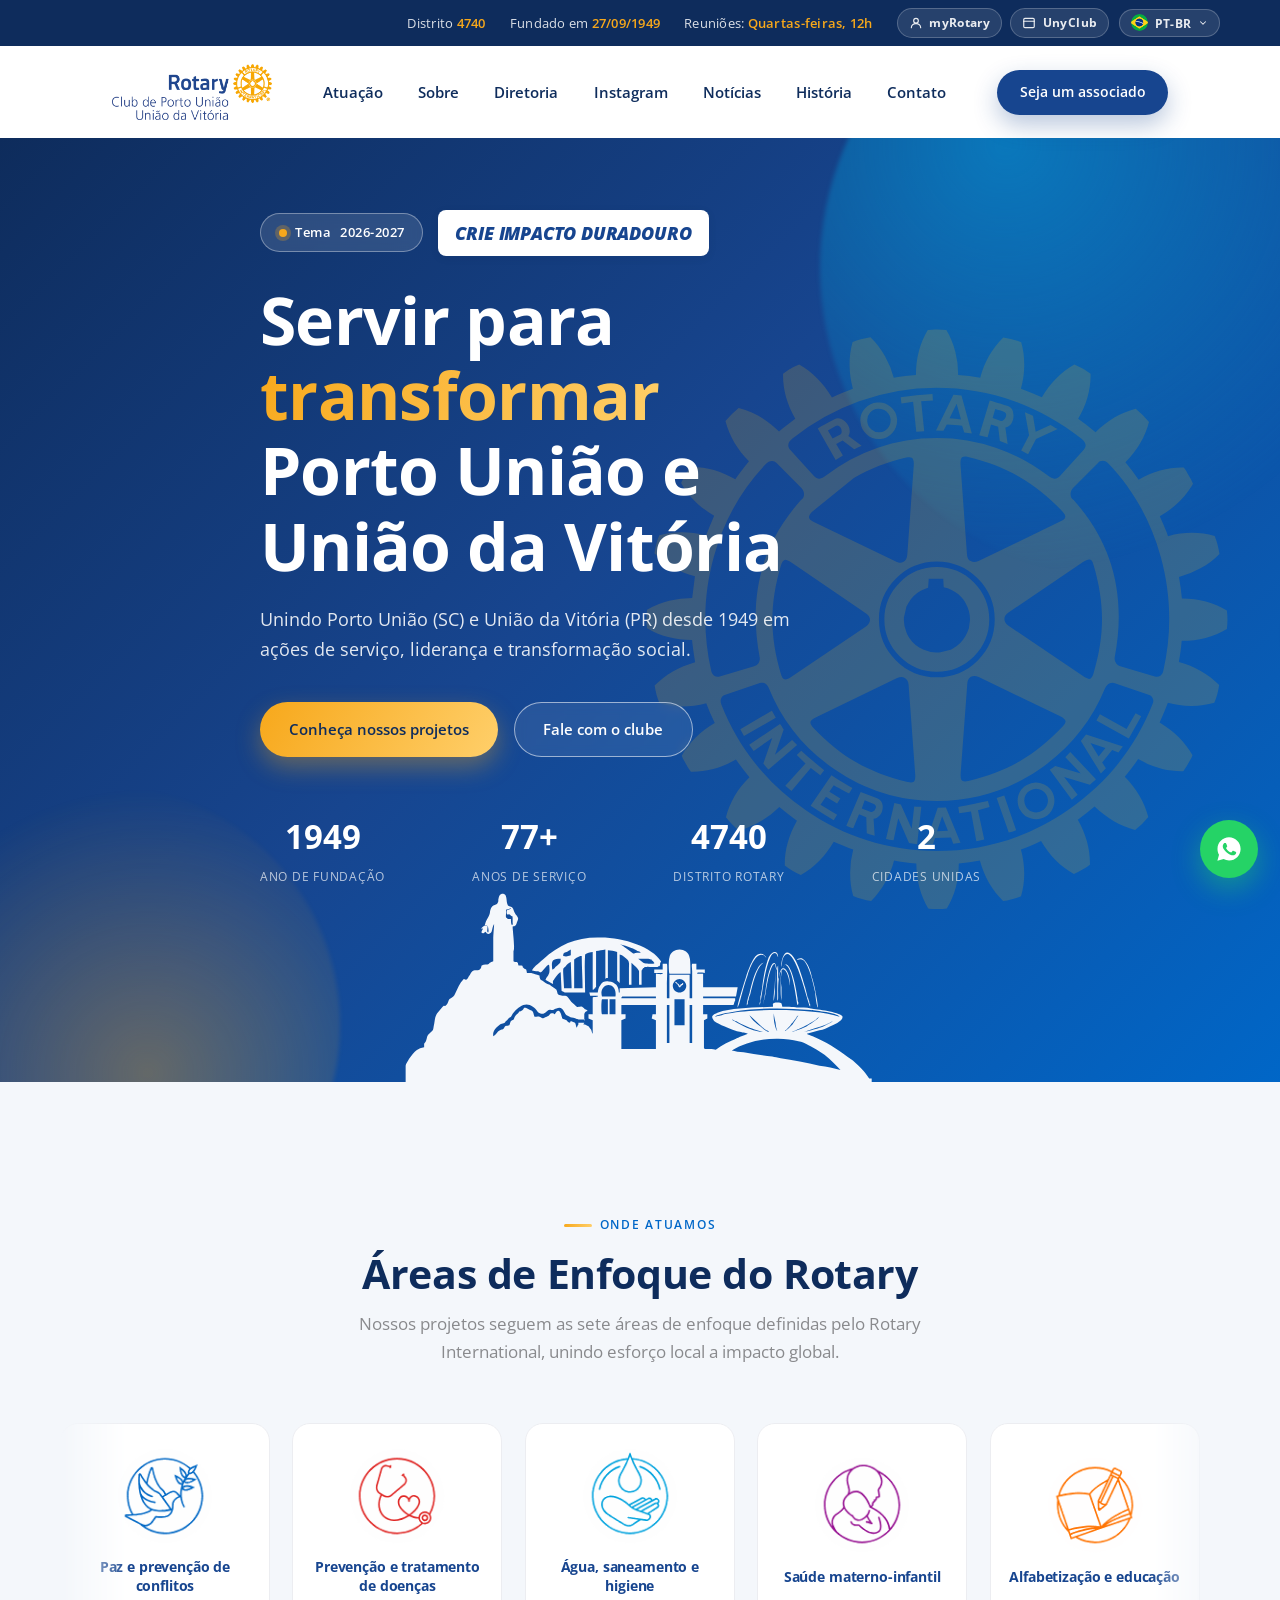
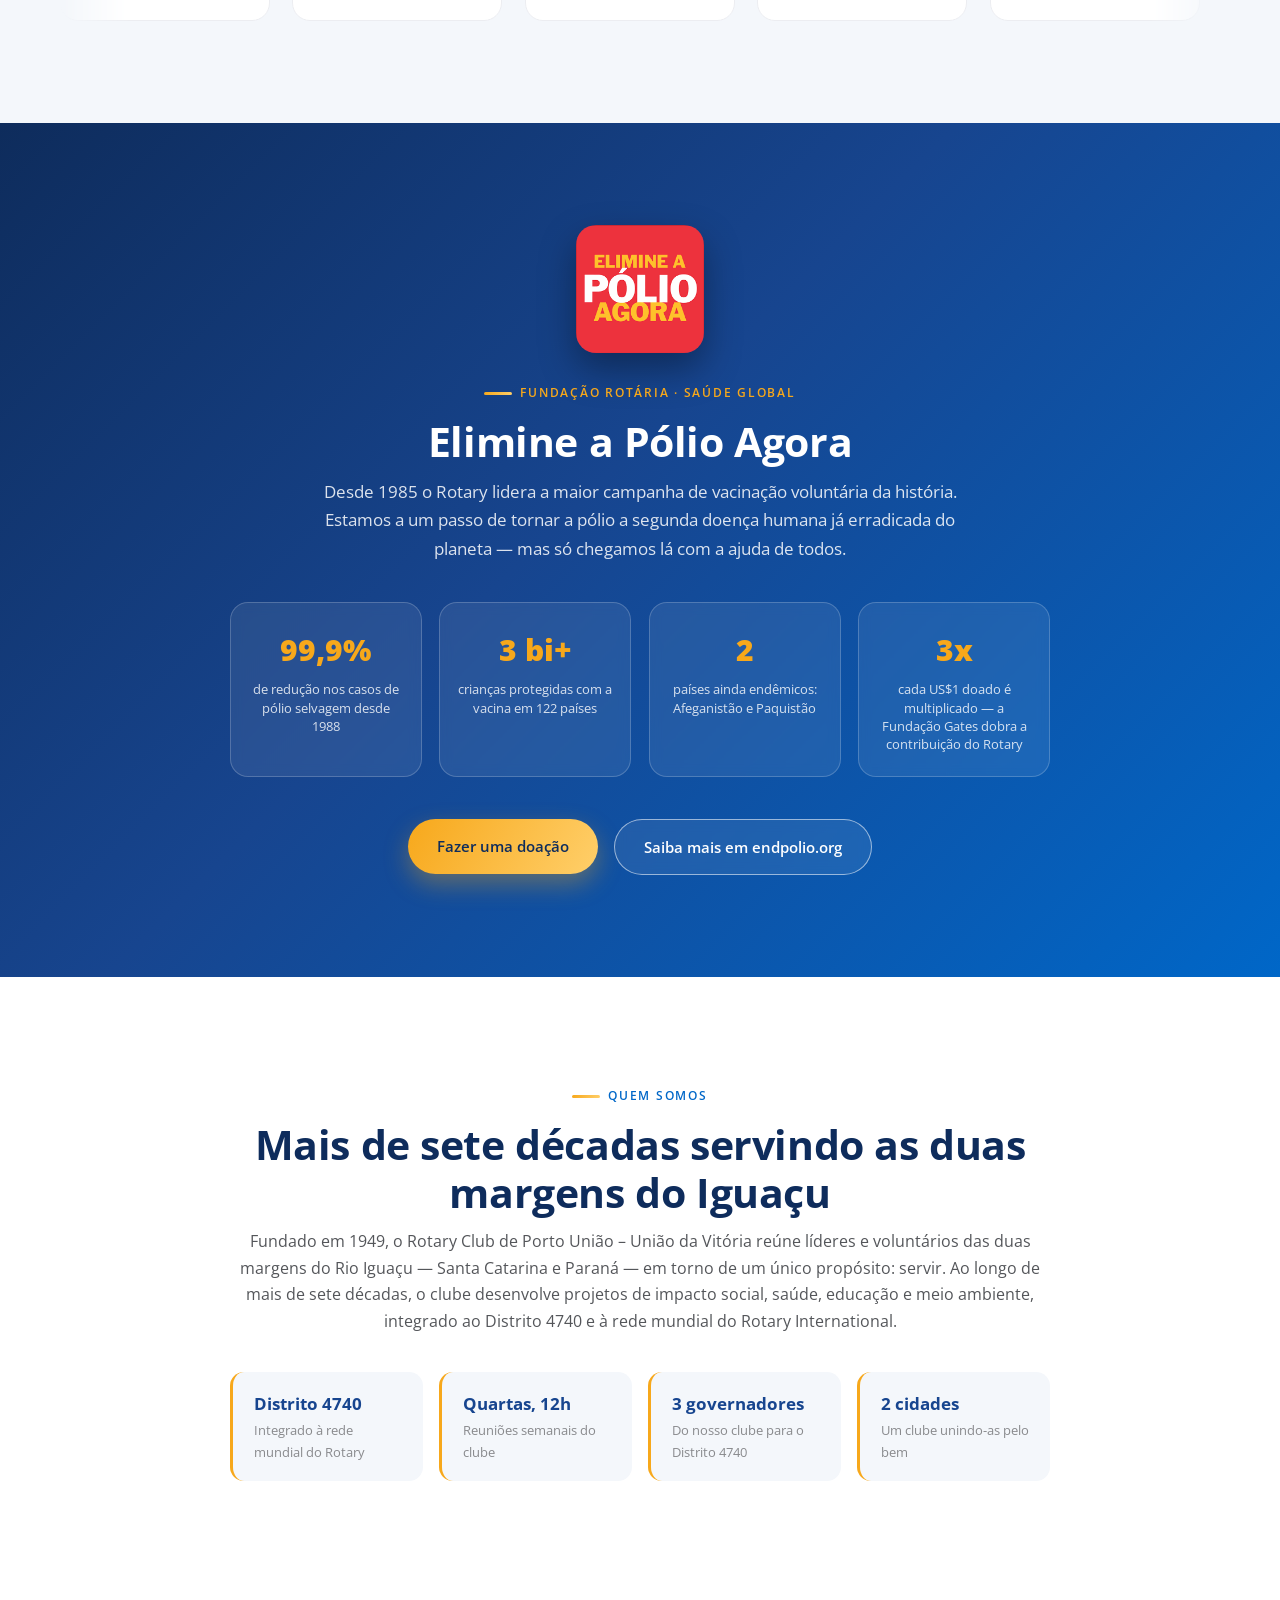
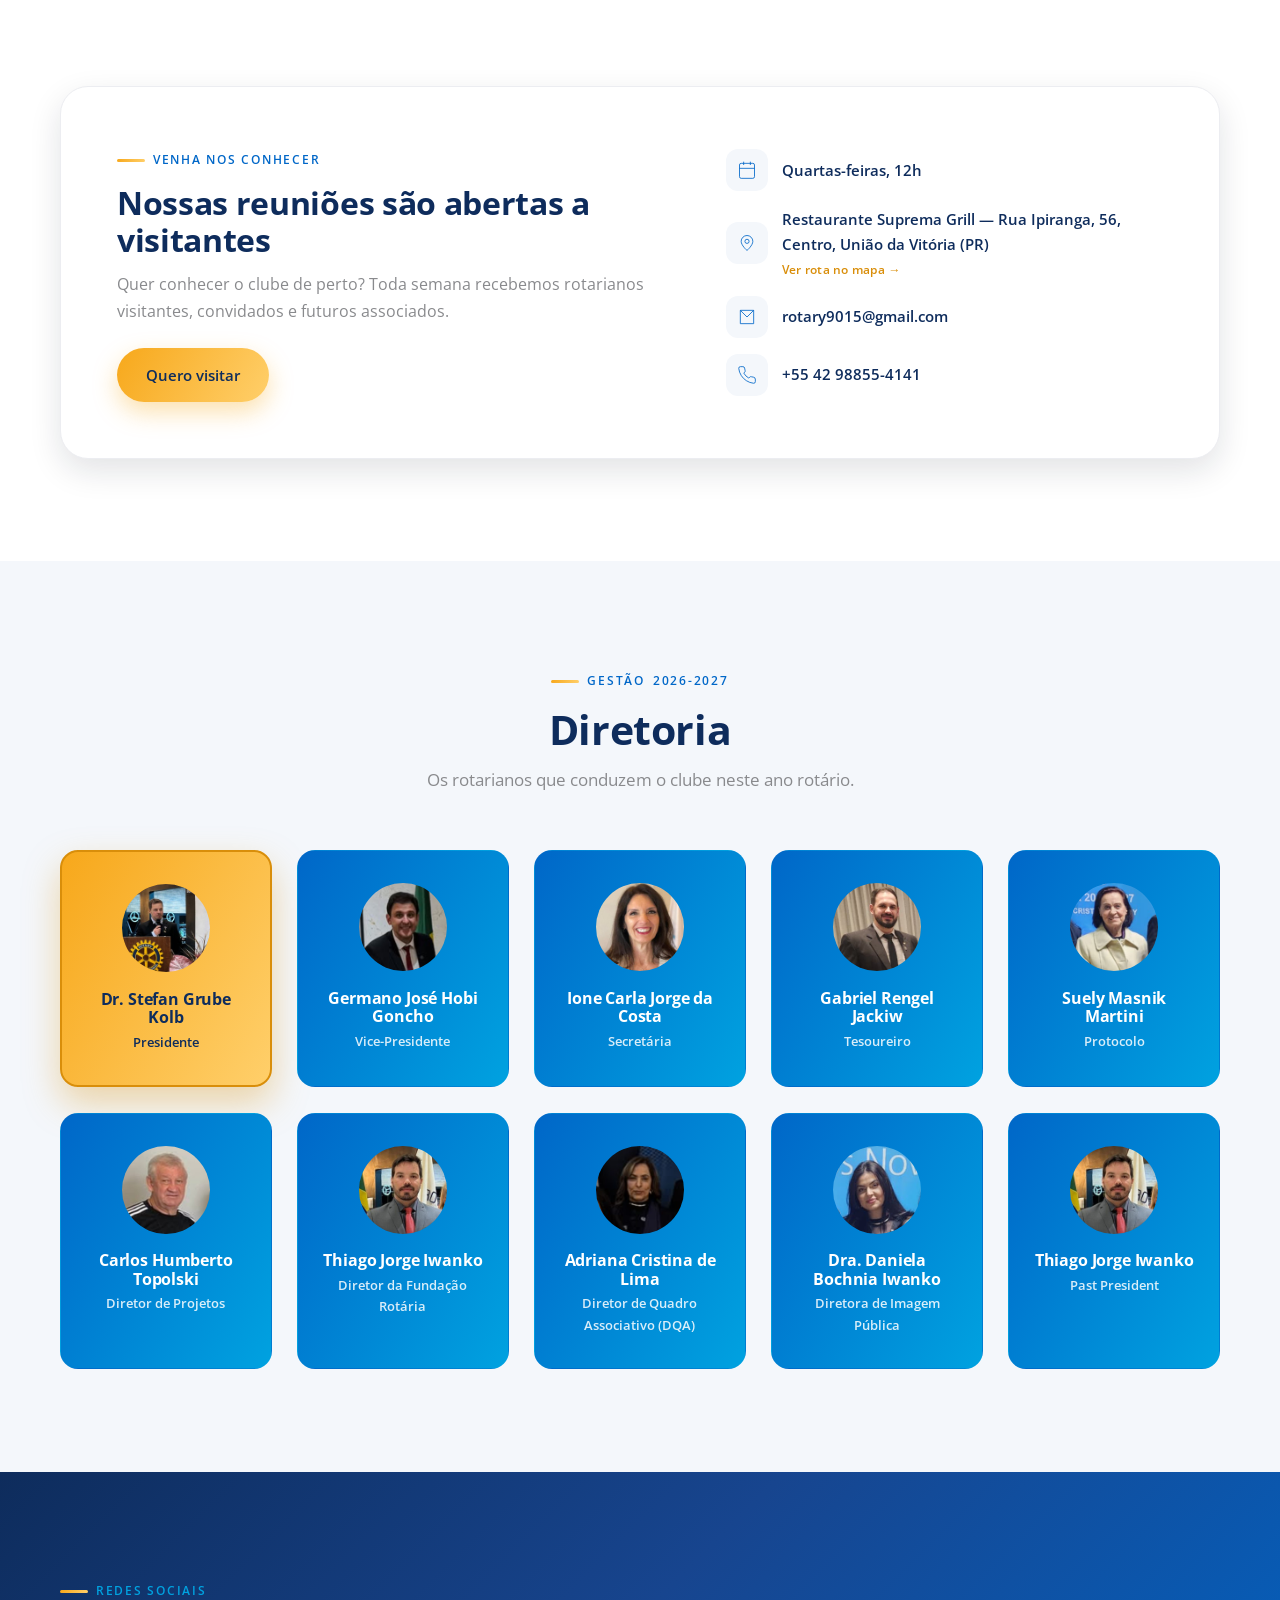
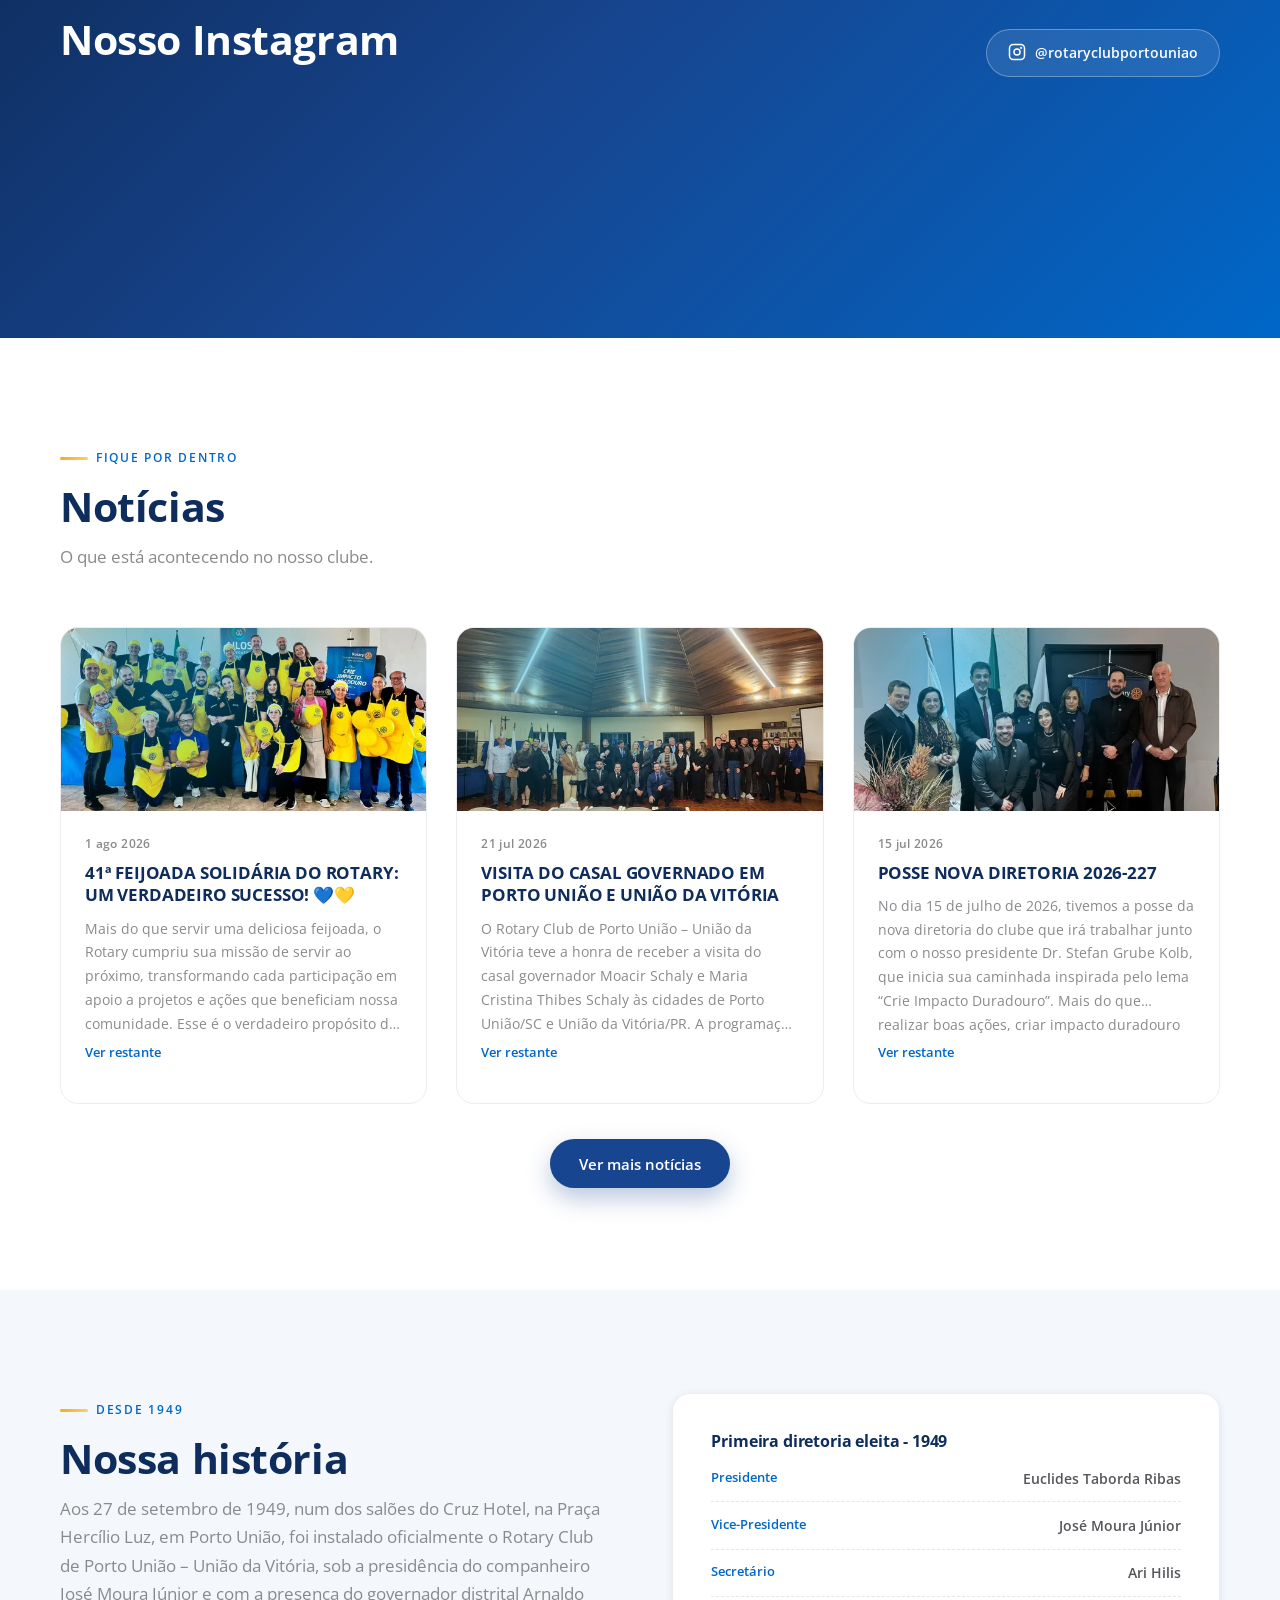
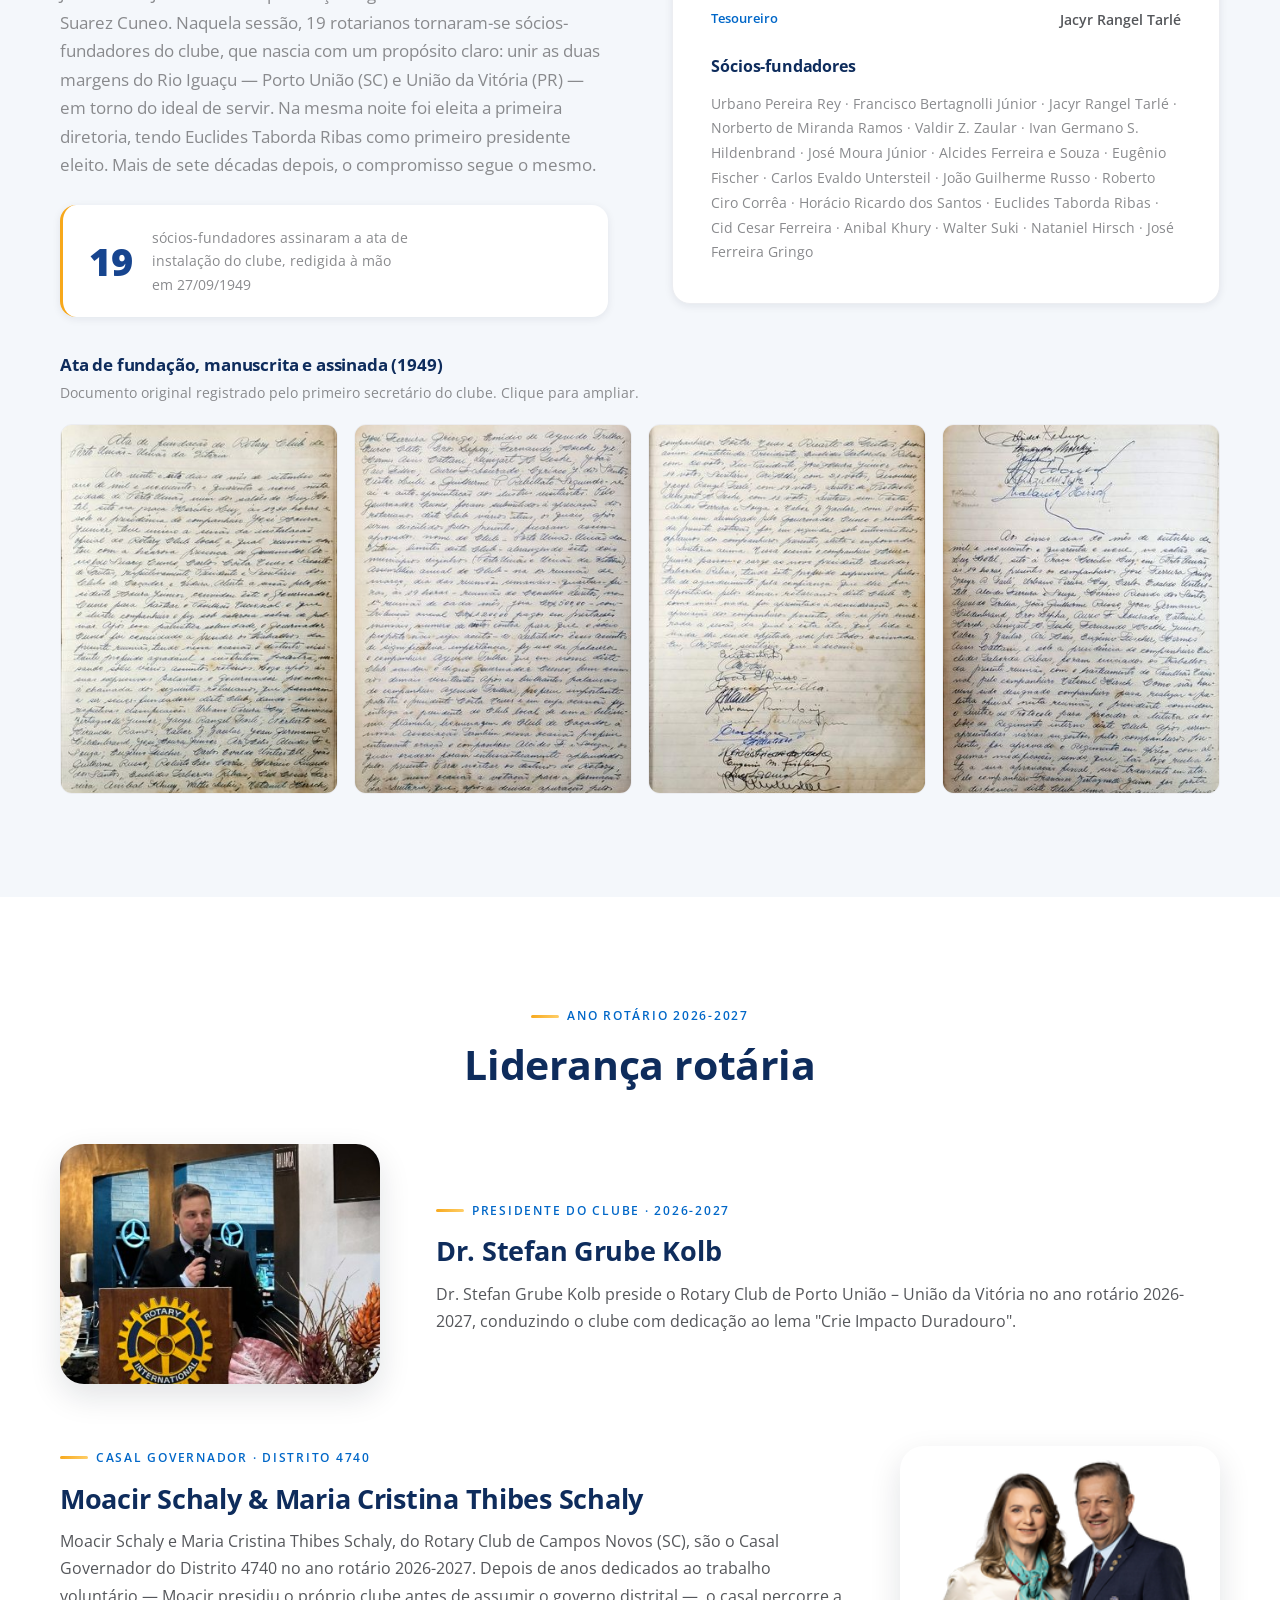
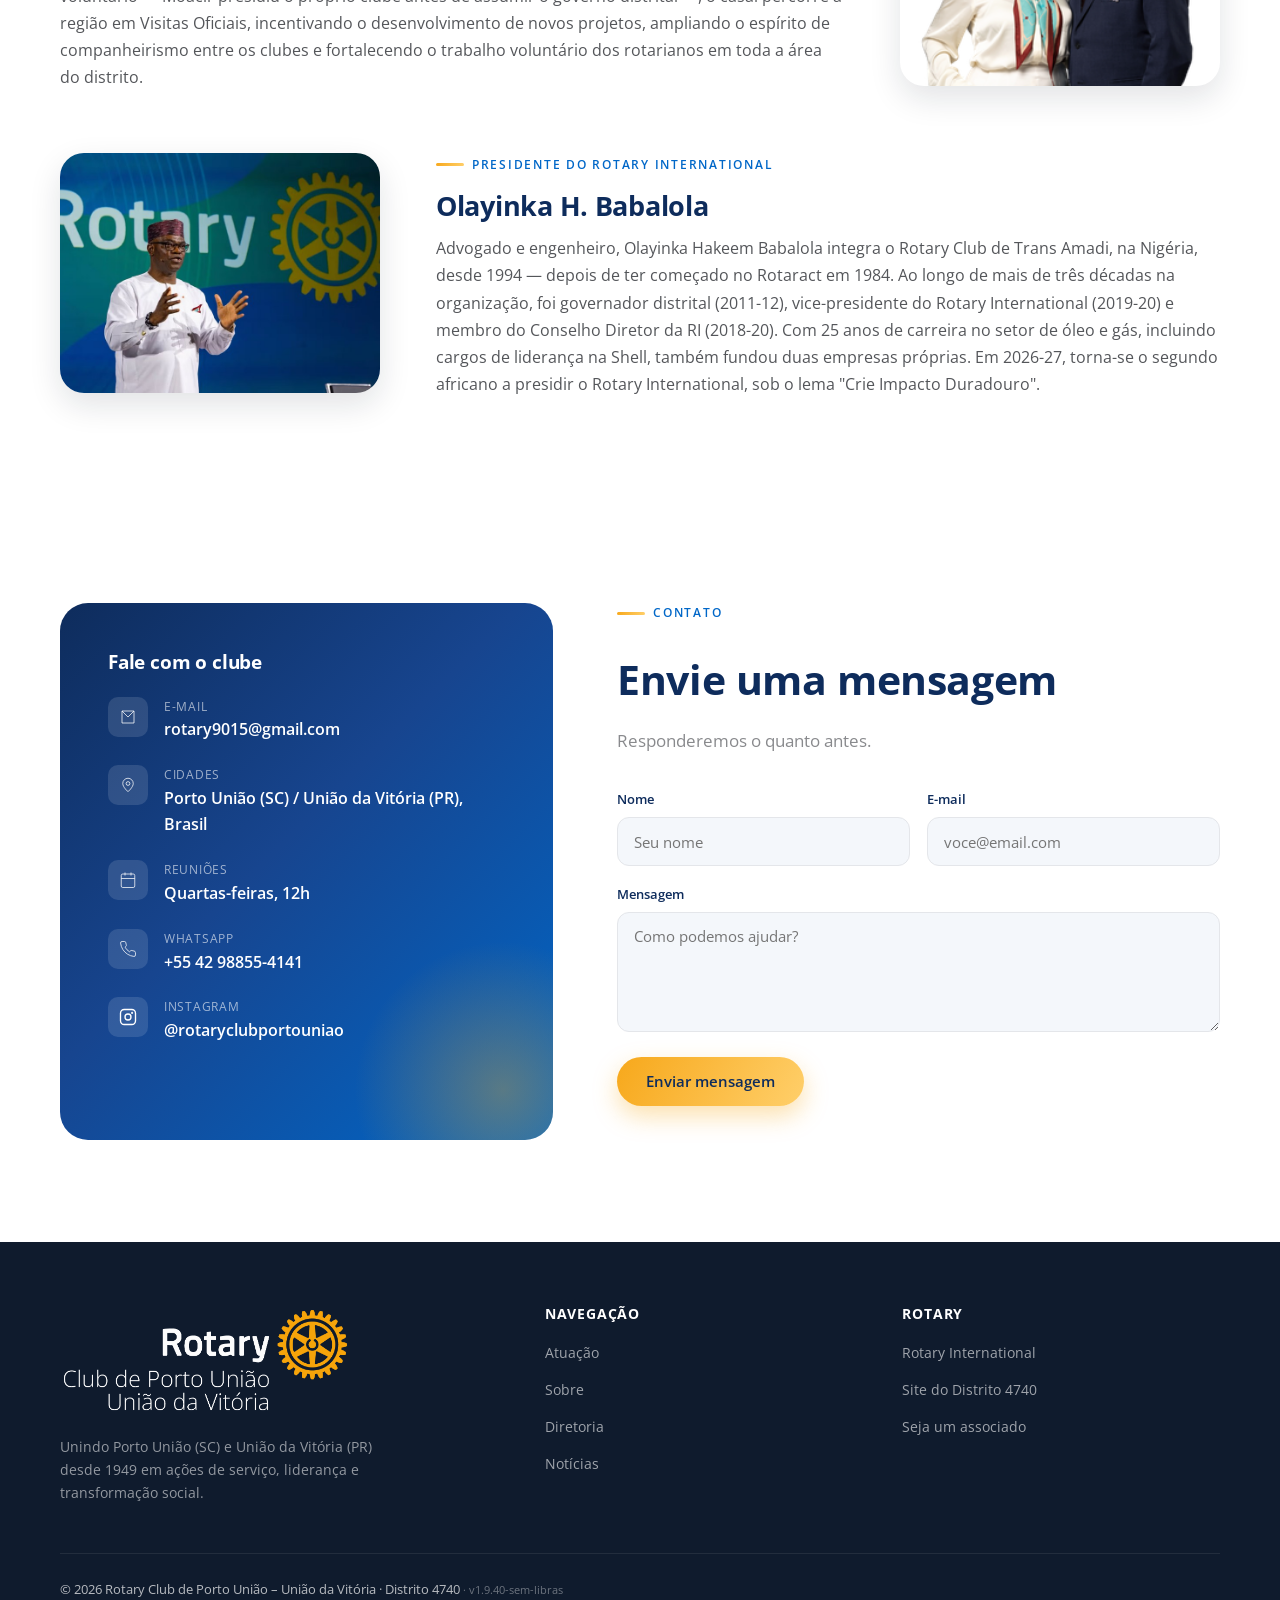
==== commit d3405598: "TEMPORARIO: desativa VLibras para medir o impacto no desempenho" ====
--- a/index.html
+++ b/index.html
@@ -34,7 +34,7 @@
 <link rel="preconnect" href="https://fonts.gstatic.com" crossorigin>
 <link href="https://fonts.googleapis.com/css2?family=Open+Sans:ital,wght@0,400;0,600;0,700;0,800;1,400;1,800&display=swap" rel="stylesheet" media="print" onload="this.media='all'">
 <noscript><link href="https://fonts.googleapis.com/css2?family=Open+Sans:ital,wght@0,400;0,600;0,700;0,800;1,400;1,800&display=swap" rel="stylesheet"></noscript>
-<link rel="stylesheet" href="assets/css/style.css?v=1.9.39">
+<link rel="stylesheet" href="assets/css/style.css?v=1.9.40-sem-libras">
 
 <!-- Dados estruturados (Schema.org) para o Google -->
 <script type="application/ld+json">
@@ -577,7 +577,9 @@
 <a href="#" class="whatsapp-float" data-whatsapp-link target="_blank" rel="noopener" data-i18n-aria="whatsapp.aria" aria-label="Fale conosco no WhatsApp">
   <svg viewBox="0 0 24 24" fill="currentColor"><path d="M12.04 2C6.58 2 2.13 6.45 2.13 11.91c0 1.75.46 3.44 1.32 4.94L2.05 22l5.29-1.38a9.9 9.9 0 0 0 4.7 1.2h.01c5.46 0 9.91-4.45 9.91-9.91C21.96 6.45 17.5 2 12.04 2zm5.8 14.03c-.24.68-1.4 1.3-1.93 1.35-.5.05-1 .24-3.34-.7-2.82-1.13-4.63-4.02-4.77-4.2-.14-.19-1.14-1.52-1.14-2.9 0-1.37.72-2.05.97-2.33.26-.28.56-.35.75-.35h.53c.17 0 .4-.03.62.47.24.55.8 1.9.87 2.04.07.14.12.3.02.49-.1.19-.15.3-.3.47-.14.16-.3.36-.43.49-.14.14-.29.29-.13.57.17.28.75 1.24 1.62 2.01 1.12.99 2.06 1.3 2.34 1.45.28.14.44.12.6-.07.17-.19.72-.84.91-1.13.19-.28.38-.24.63-.14.26.09 1.63.77 1.91.91.28.14.47.21.53.33.07.12.07.68-.17 1.36z"/></svg>
 </a>
-<!-- ============ VLIBRAS (Tradutor de Libras do Governo Federal) ============ -->
+<!-- TESTE DE DESEMPENHO: VLibras desativado temporariamente.
+     Para reativar, remova este comentario de abertura e o de fechamento.
+<!- - ============ VLIBRAS (Tradutor de Libras do Governo Federal) ============ - ->
 <div vw class="enabled">
   <div vw-access-button class="active"></div>
   <div vw-plugin-wrapper>
@@ -605,7 +607,8 @@
     }
   })();
 </script>
-
-<script src="assets/js/main.js?v=1.9.39"></script>
+-->
+
+<script src="assets/js/main.js?v=1.9.40-sem-libras"></script>
 </body>
 </html>
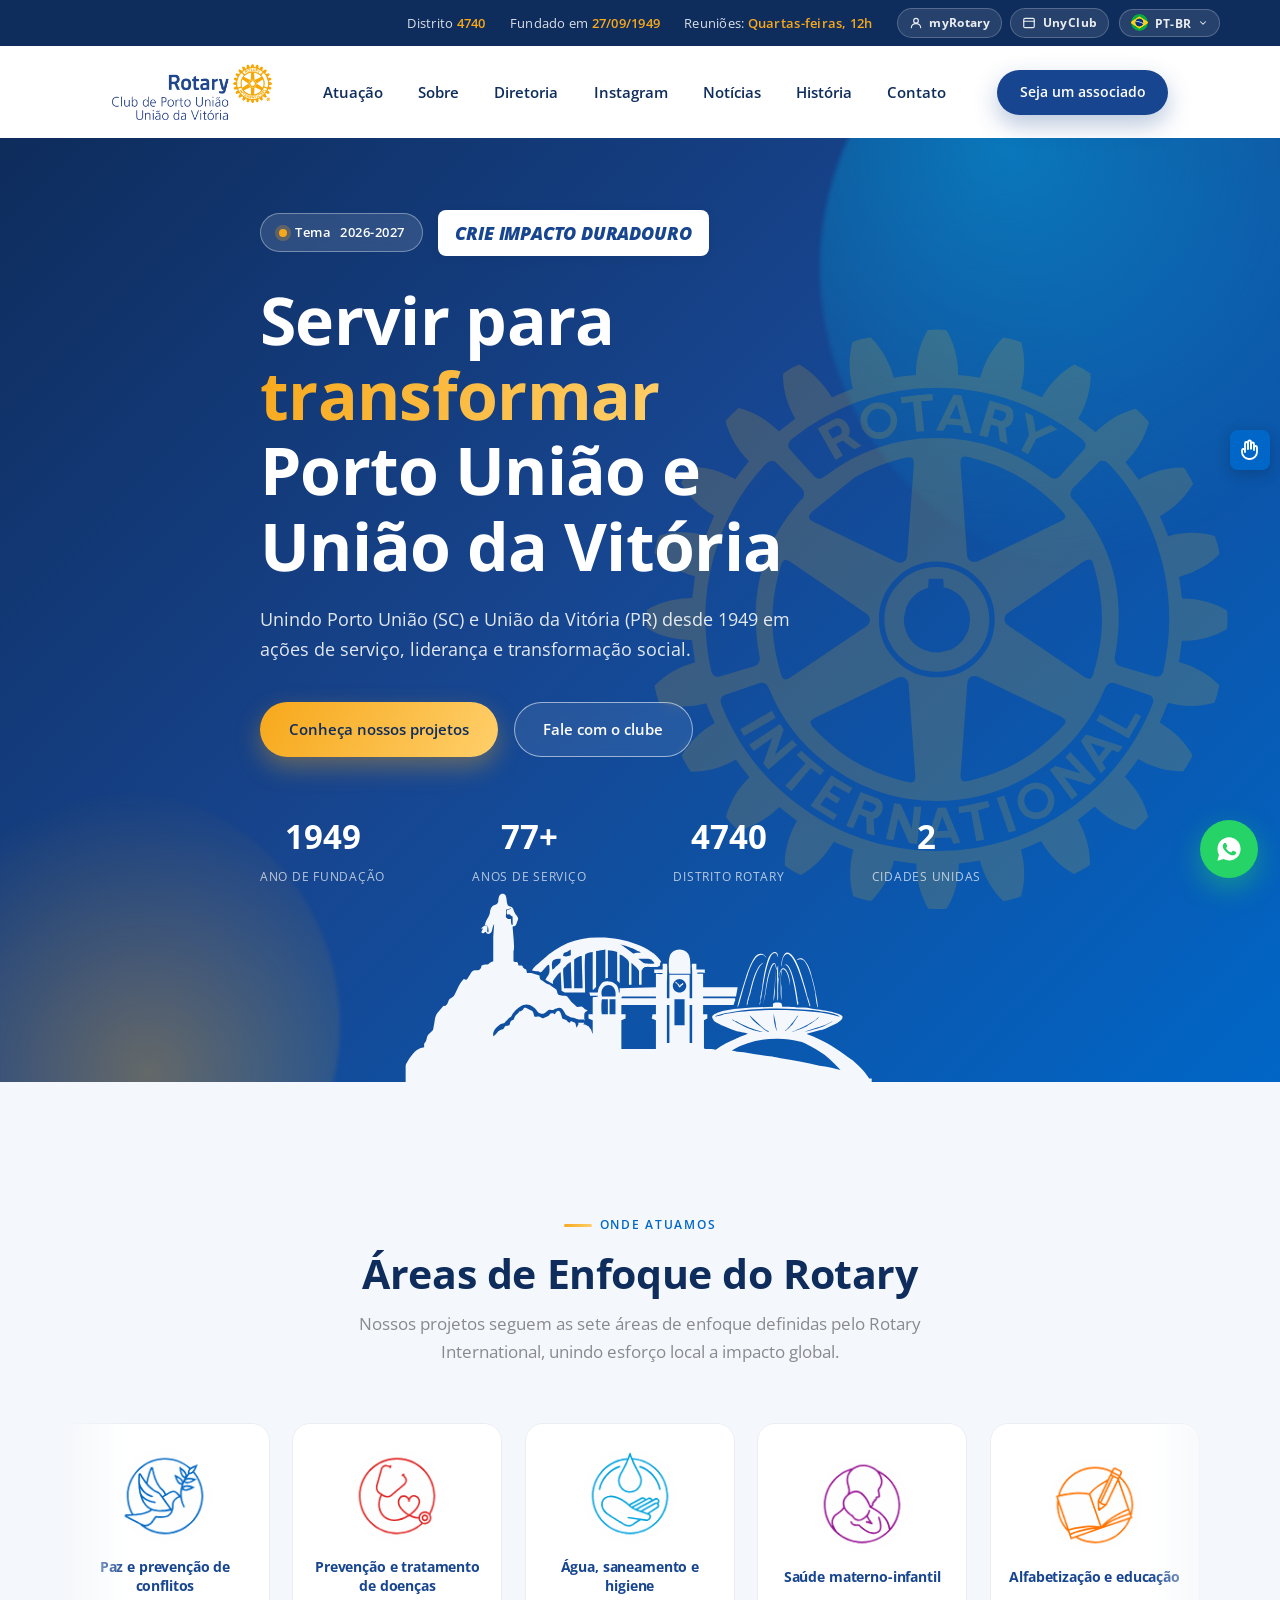
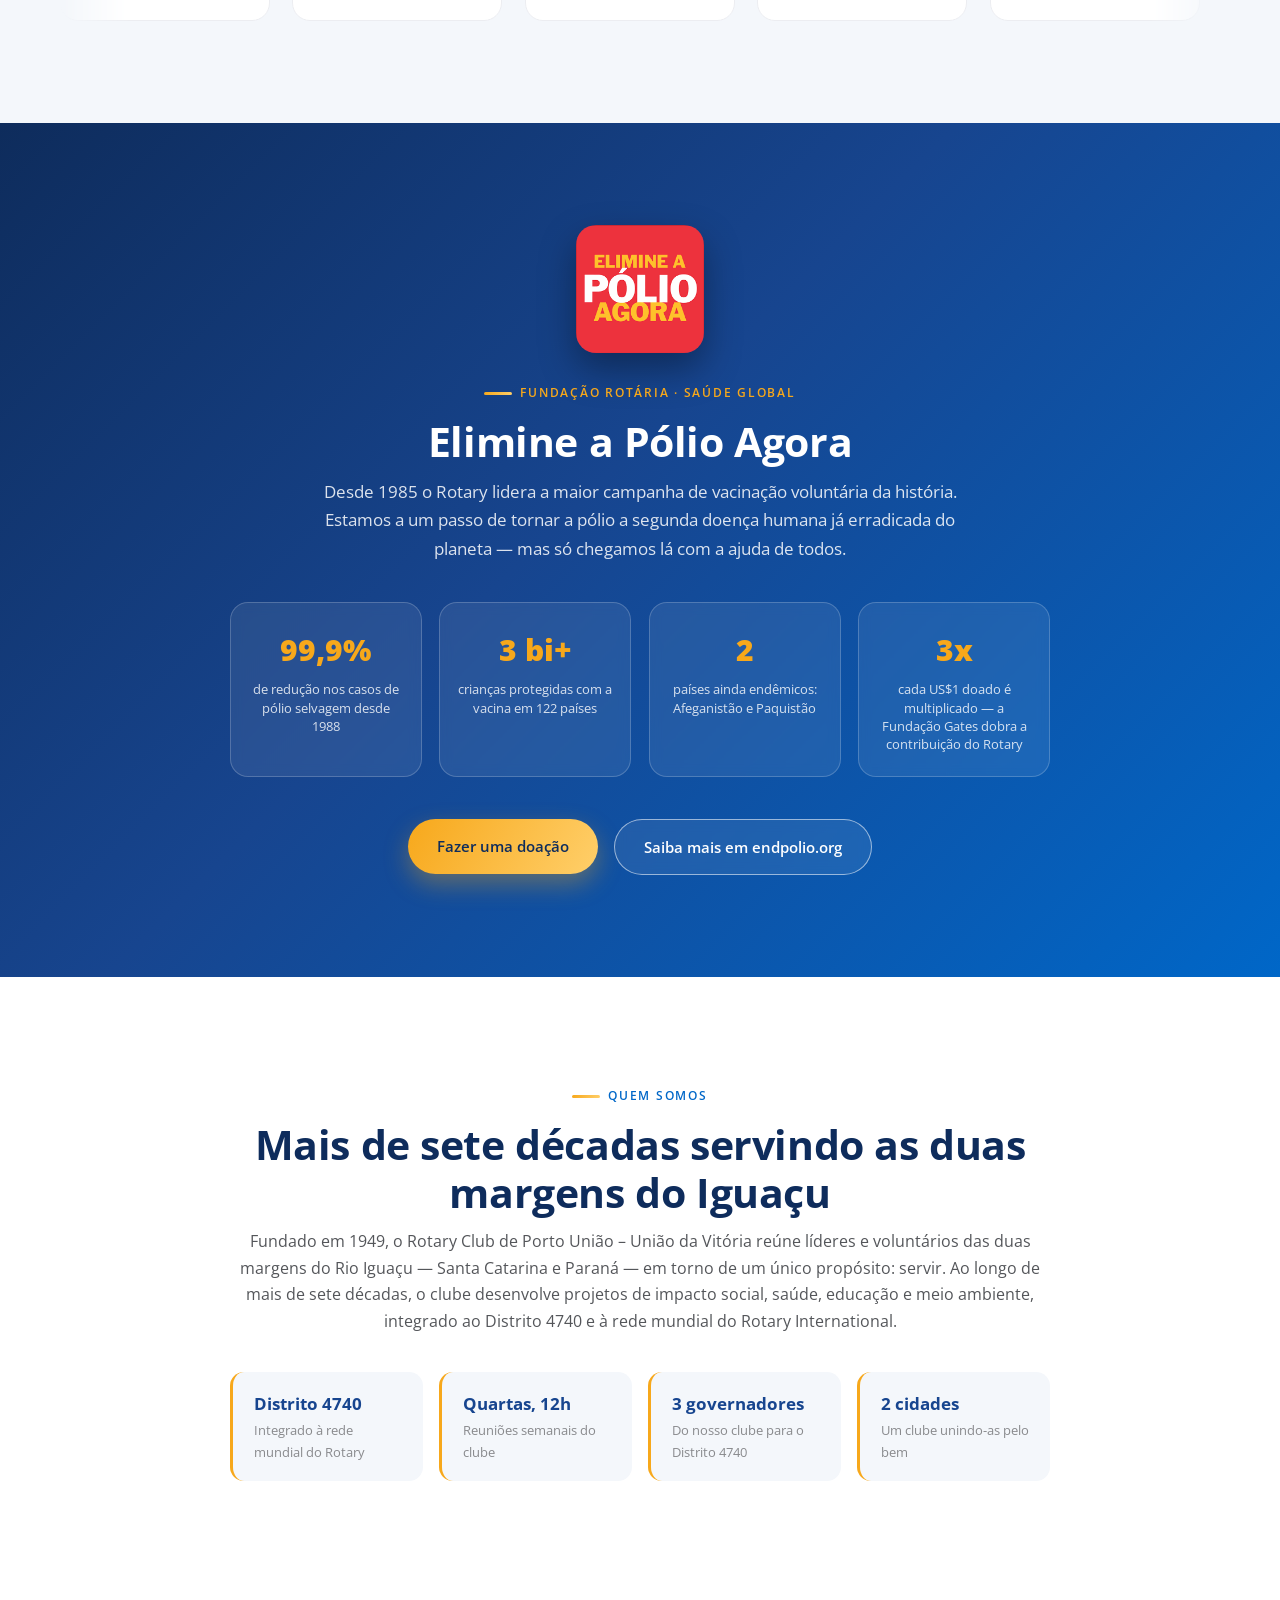
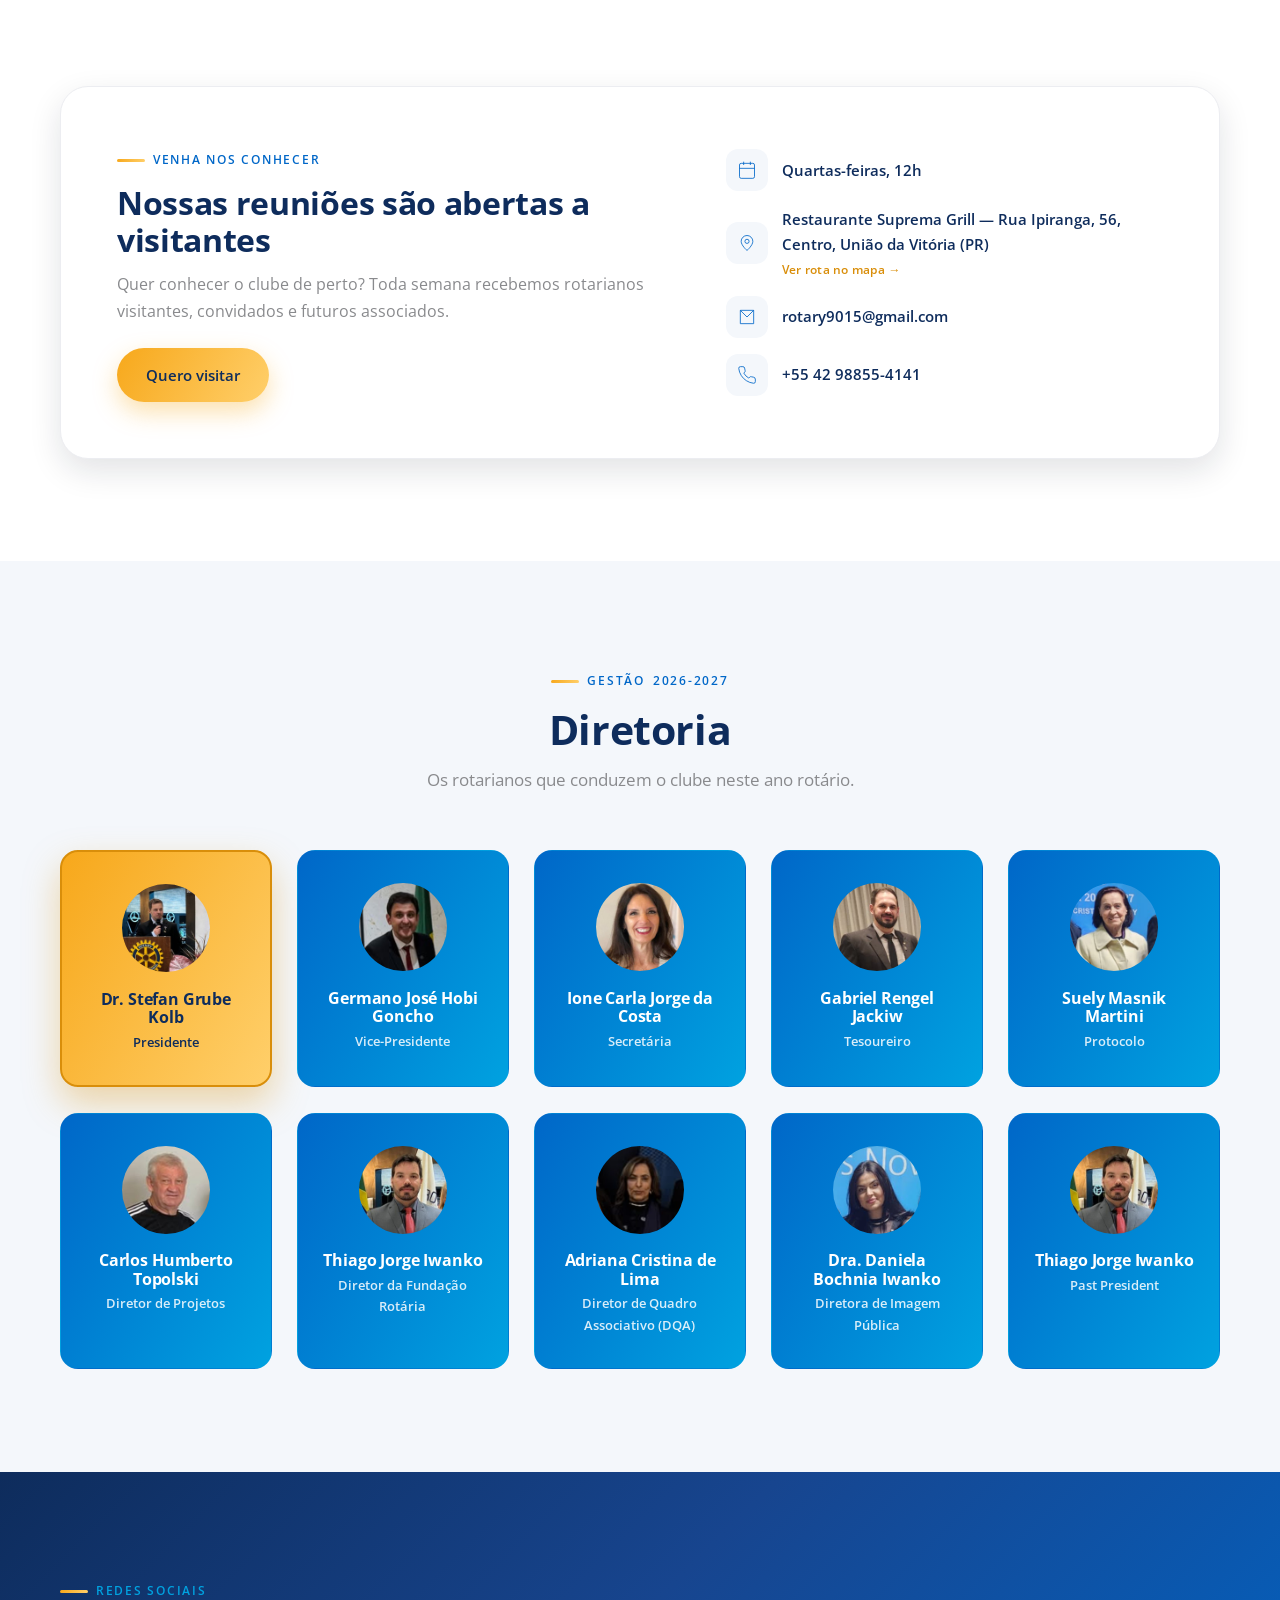
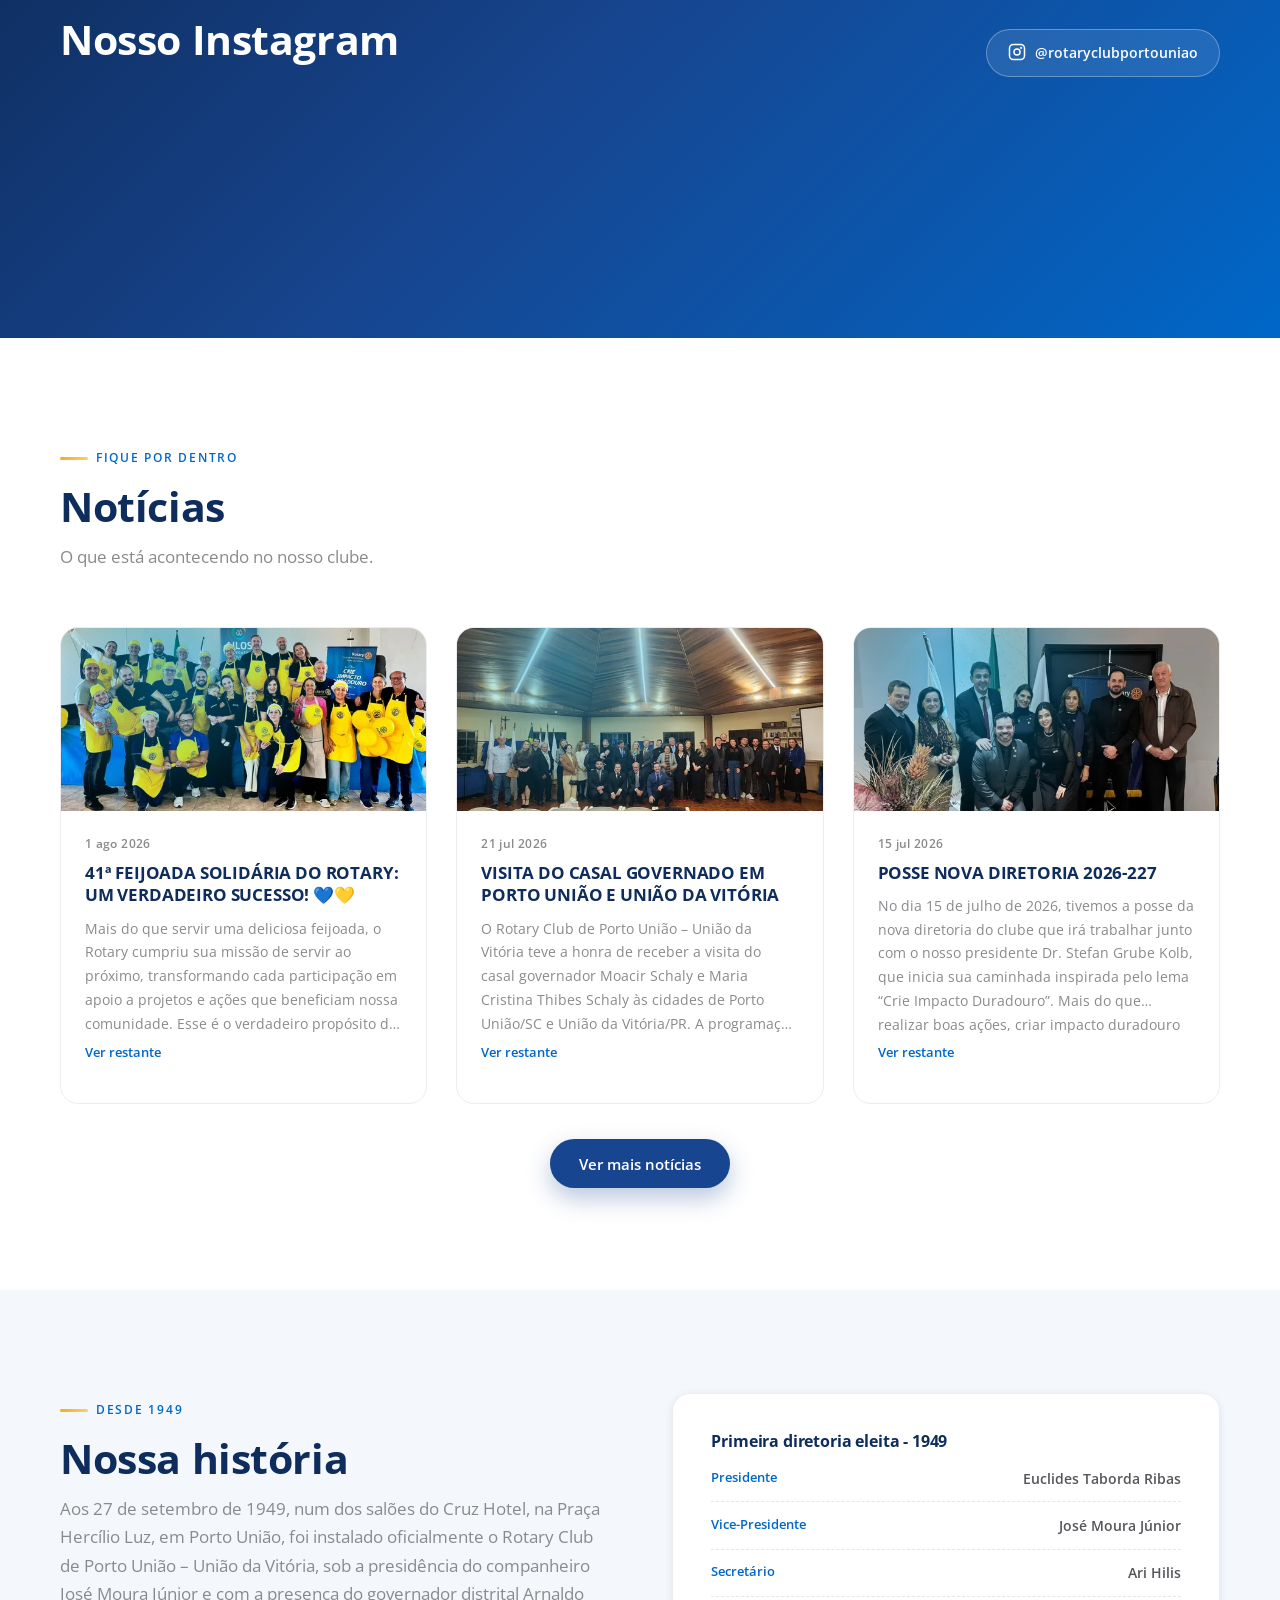
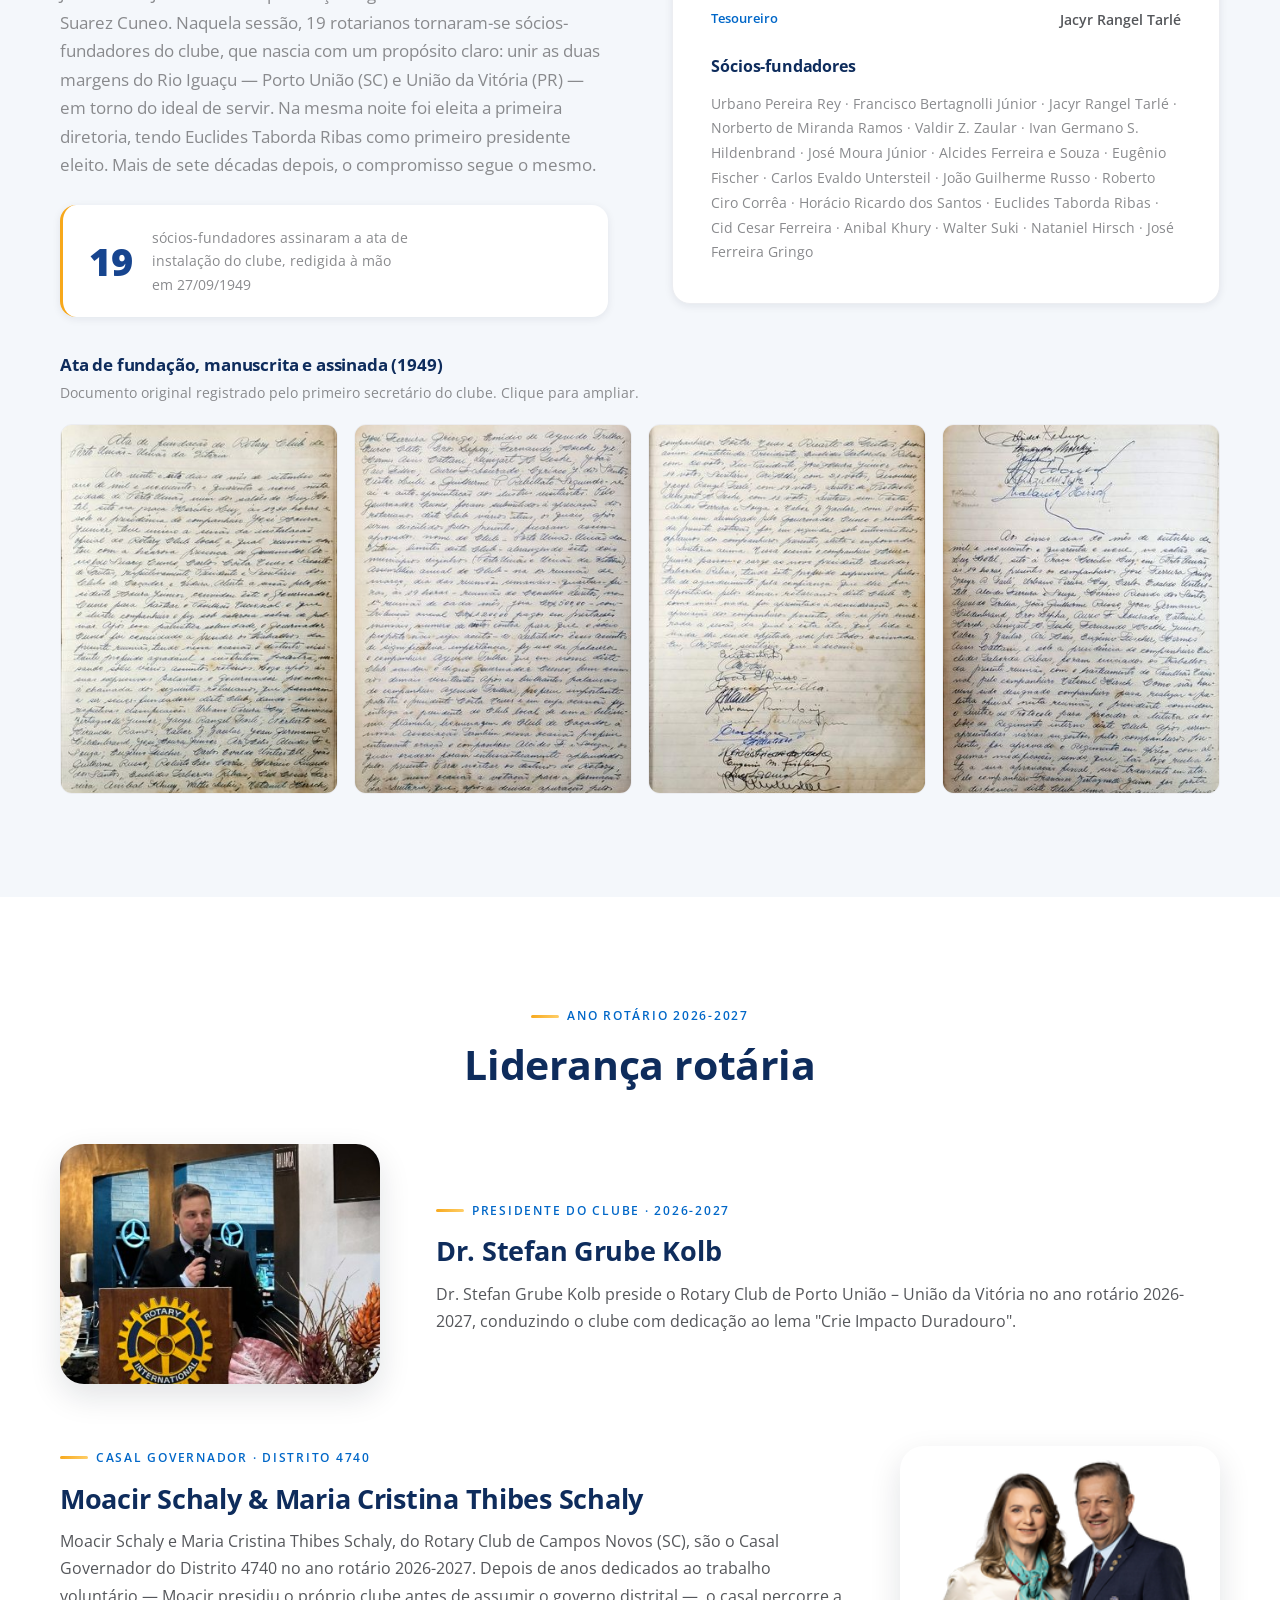
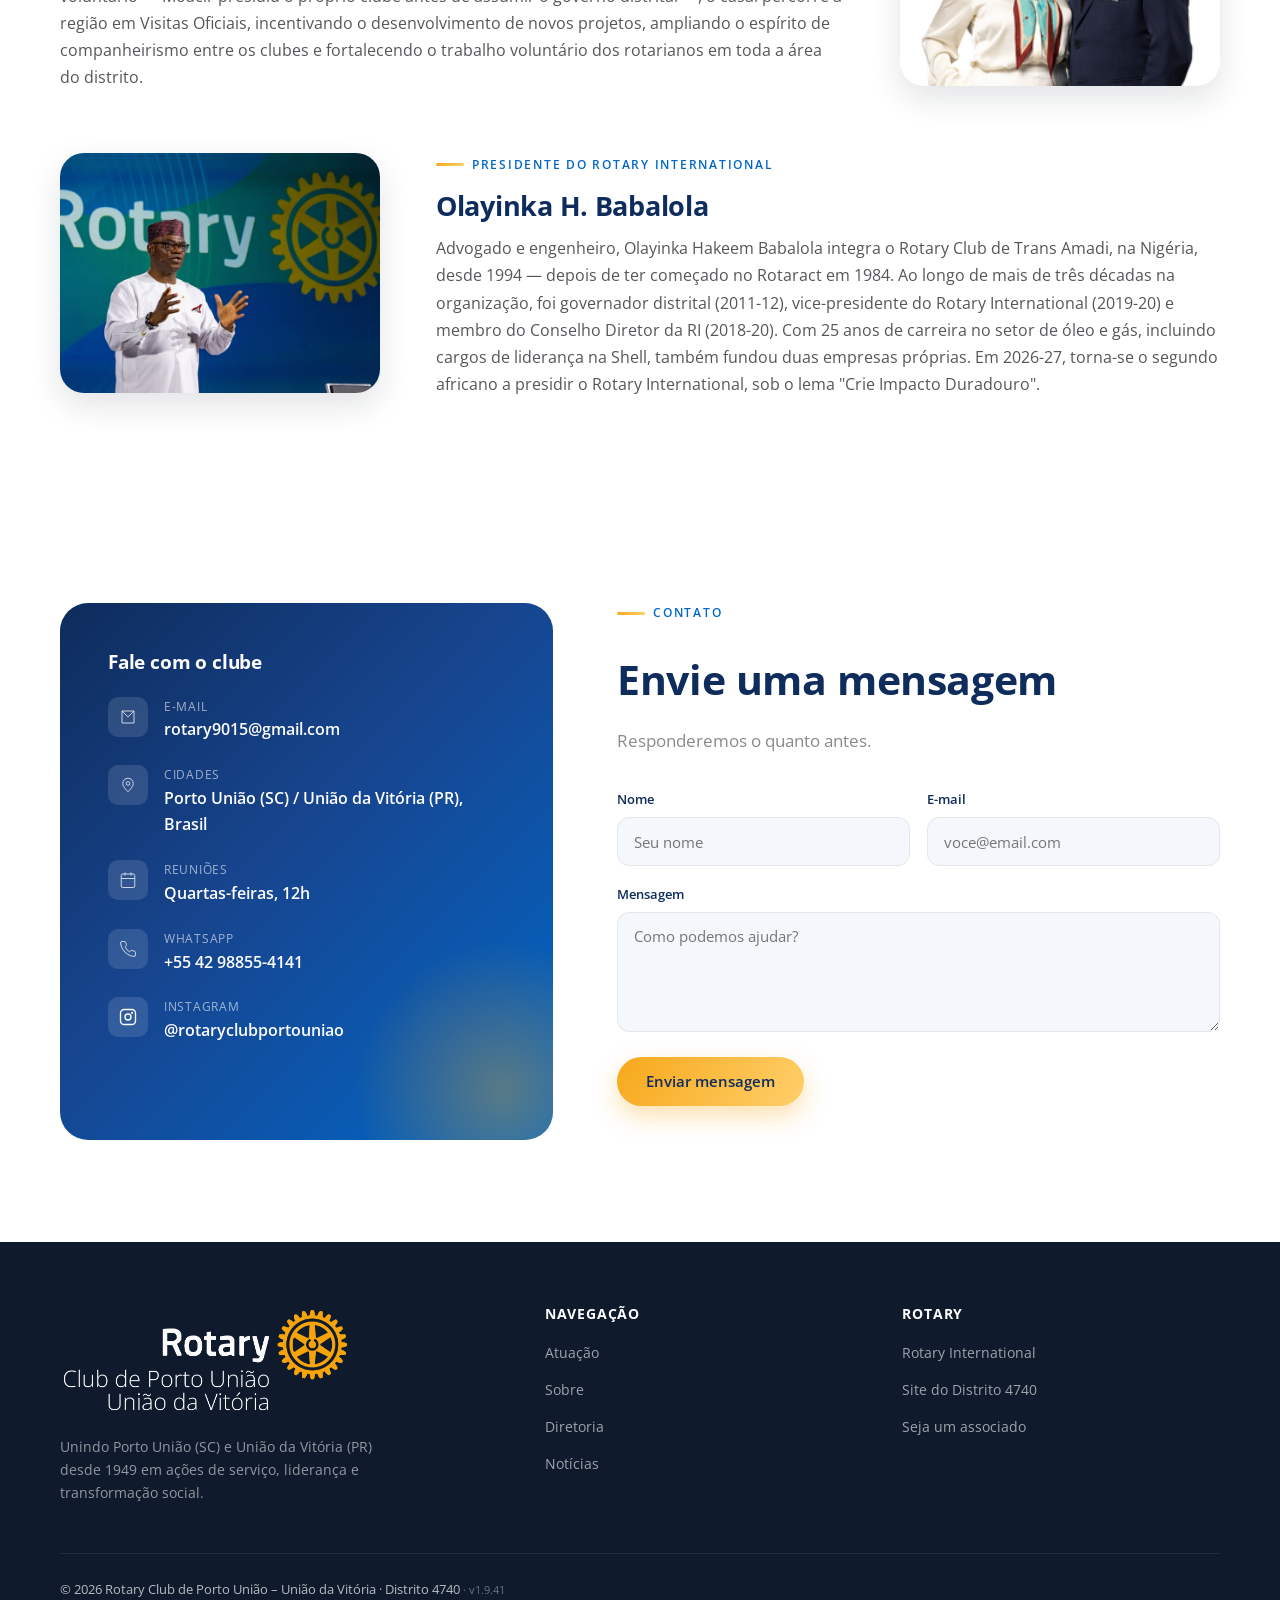
==== commit f3e40e77: "VLibras sob demanda: botao leve carrega o plugin so quando alguem pede Libras" ====
--- a/index.html
+++ b/index.html
@@ -34,7 +34,7 @@
 <link rel="preconnect" href="https://fonts.gstatic.com" crossorigin>
 <link href="https://fonts.googleapis.com/css2?family=Open+Sans:ital,wght@0,400;0,600;0,700;0,800;1,400;1,800&display=swap" rel="stylesheet" media="print" onload="this.media='all'">
 <noscript><link href="https://fonts.googleapis.com/css2?family=Open+Sans:ital,wght@0,400;0,600;0,700;0,800;1,400;1,800&display=swap" rel="stylesheet"></noscript>
-<link rel="stylesheet" href="assets/css/style.css?v=1.9.40-sem-libras">
+<link rel="stylesheet" href="assets/css/style.css?v=1.9.41">
 
 <!-- Dados estruturados (Schema.org) para o Google -->
 <script type="application/ld+json">
@@ -577,38 +577,59 @@
 <a href="#" class="whatsapp-float" data-whatsapp-link target="_blank" rel="noopener" data-i18n-aria="whatsapp.aria" aria-label="Fale conosco no WhatsApp">
   <svg viewBox="0 0 24 24" fill="currentColor"><path d="M12.04 2C6.58 2 2.13 6.45 2.13 11.91c0 1.75.46 3.44 1.32 4.94L2.05 22l5.29-1.38a9.9 9.9 0 0 0 4.7 1.2h.01c5.46 0 9.91-4.45 9.91-9.91C21.96 6.45 17.5 2 12.04 2zm5.8 14.03c-.24.68-1.4 1.3-1.93 1.35-.5.05-1 .24-3.34-.7-2.82-1.13-4.63-4.02-4.77-4.2-.14-.19-1.14-1.52-1.14-2.9 0-1.37.72-2.05.97-2.33.26-.28.56-.35.75-.35h.53c.17 0 .4-.03.62.47.24.55.8 1.9.87 2.04.07.14.12.3.02.49-.1.19-.15.3-.3.47-.14.16-.3.36-.43.49-.14.14-.29.29-.13.57.17.28.75 1.24 1.62 2.01 1.12.99 2.06 1.3 2.34 1.45.28.14.44.12.6-.07.17-.19.72-.84.91-1.13.19-.28.38-.24.63-.14.26.09 1.63.77 1.91.91.28.14.47.21.53.33.07.12.07.68-.17 1.36z"/></svg>
 </a>
-<!-- TESTE DE DESEMPENHO: VLibras desativado temporariamente.
-     Para reativar, remova este comentario de abertura e o de fechamento.
-<!- - ============ VLIBRAS (Tradutor de Libras do Governo Federal) ============ - ->
+<!-- ============ VLIBRAS (Tradutor de Libras do Governo Federal) ============
+     O plugin do governo custa ~19 pontos de desempenho quando carregado sempre:
+     nao pelo peso (27 KB), mas por bloquear a thread principal enquanto inicia.
+     Aqui ele so e baixado quando alguem realmente pede a traducao em Libras. -->
 <div vw class="enabled">
   <div vw-access-button class="active"></div>
   <div vw-plugin-wrapper>
     <div class="vw-plugin-top-wrapper"></div>
   </div>
 </div>
-<script id="vlibras-plugin" src="https://vlibras.gov.br/app/vlibras-plugin.js" defer></script>
+<button type="button" id="libras-abrir" aria-label="Ativar tradução em Libras (VLibras)" title="Tradução em Libras">
+  <svg viewBox="0 0 24 24" width="24" height="24" fill="none" stroke="currentColor" stroke-width="1.8" stroke-linecap="round" stroke-linejoin="round" aria-hidden="true">
+    <path d="M7 11V5.5a1.5 1.5 0 0 1 3 0V11"/><path d="M10 10.5V4a1.5 1.5 0 0 1 3 0v6.5"/>
+    <path d="M13 10.5V6a1.5 1.5 0 0 1 3 0v6"/><path d="M16 9.5a1.5 1.5 0 0 1 3 0V14a7 7 0 0 1-7 7h-1a7 7 0 0 1-7-7v-1.5a1.5 1.5 0 0 1 3 0V14"/>
+  </svg>
+</button>
 <script>
-  // O VLibras.Widget so se inicializa dentro de window.onload (ele sobrescreve
-  // window.onload no construtor). Portanto precisa ser instanciado ANTES do
-  // evento load da janela - escutar 'load' da janela chega tarde demais e o
-  // widget nunca aparece. O evento 'load' do proprio <script defer> dispara
-  // depois do plugin executar e antes do load da janela: e o momento certo.
   (function () {
-    var s = document.getElementById('vlibras-plugin');
-    function iniciar() {
-      if (window.VLibras && window.VLibras.Widget) {
-        new window.VLibras.Widget('https://vlibras.gov.br/app');
-      }
-    }
-    if (window.VLibras && window.VLibras.Widget) {
-      iniciar();
-    } else {
-      s.addEventListener('load', iniciar);
-    }
+    var botao = document.getElementById('libras-abrir');
+    if (!botao) return;
+    var carregando = false;
+    botao.addEventListener('click', function () {
+      if (carregando) return;
+      carregando = true;
+      botao.setAttribute('aria-busy', 'true');
+      var s = document.createElement('script');
+      s.src = 'https://vlibras.gov.br/app/vlibras-plugin.js';
+      s.onload = function () {
+        // O construtor do Widget se registra em window.onload — evento que ja
+        // ocorreu. Guardamos o que havia, deixamos ele registrar, recuperamos a
+        // funcao e chamamos na mao.
+        var anterior = window.onload;
+        window.onload = null;
+        try { new window.VLibras.Widget('https://vlibras.gov.br/app'); } catch (e) {}
+        var doWidget = window.onload;
+        window.onload = anterior;
+        if (typeof doWidget === 'function') doWidget();
+        botao.remove();
+        // abre o tradutor direto, para o clique do usuario nao se perder
+        setTimeout(function () {
+          var real = document.querySelector('[vw-access-button]');
+          if (real) real.click();
+        }, 400);
+      };
+      s.onerror = function () {
+        carregando = false;
+        botao.removeAttribute('aria-busy');
+      };
+      document.head.appendChild(s);
+    });
   })();
 </script>
--->
-
-<script src="assets/js/main.js?v=1.9.40-sem-libras"></script>
+
+<script src="assets/js/main.js?v=1.9.41"></script>
 </body>
 </html>
--- a/assets/css/style.css
+++ b/assets/css/style.css
@@ -1145,3 +1145,32 @@
   .ata-lightbox { flex-wrap: wrap; }
   .ata-lightbox-nav { width: 38px; height: 38px; }
 }
+
+/* ===================================================================
+   BOTAO DE LIBRAS (placeholder ate o plugin ser carregado sob demanda)
+   Reproduz posicao e aparencia do botao do VLibras para nao haver salto
+   visual quando o plugin real assume o lugar.
+   =================================================================== */
+#libras-abrir {
+  position: fixed;
+  right: 10px;
+  top: 50%;
+  transform: translateY(-50%);
+  width: 40px;
+  height: 40px;
+  padding: 0;
+  border: none;
+  border-radius: 8px;
+  background: var(--rotary-azure);
+  color: var(--white);
+  cursor: pointer;
+  display: flex;
+  align-items: center;
+  justify-content: center;
+  box-shadow: 0 4px 14px rgba(15, 27, 45, 0.28);
+  z-index: 2147483644;
+  transition: background var(--transition), transform var(--transition);
+}
+#libras-abrir:hover { background: var(--rotary-blue); transform: translateY(-50%) scale(1.06); }
+#libras-abrir:focus-visible { outline: 3px solid var(--rotary-gold); outline-offset: 2px; }
+#libras-abrir[aria-busy="true"] { opacity: 0.6; cursor: progress; }
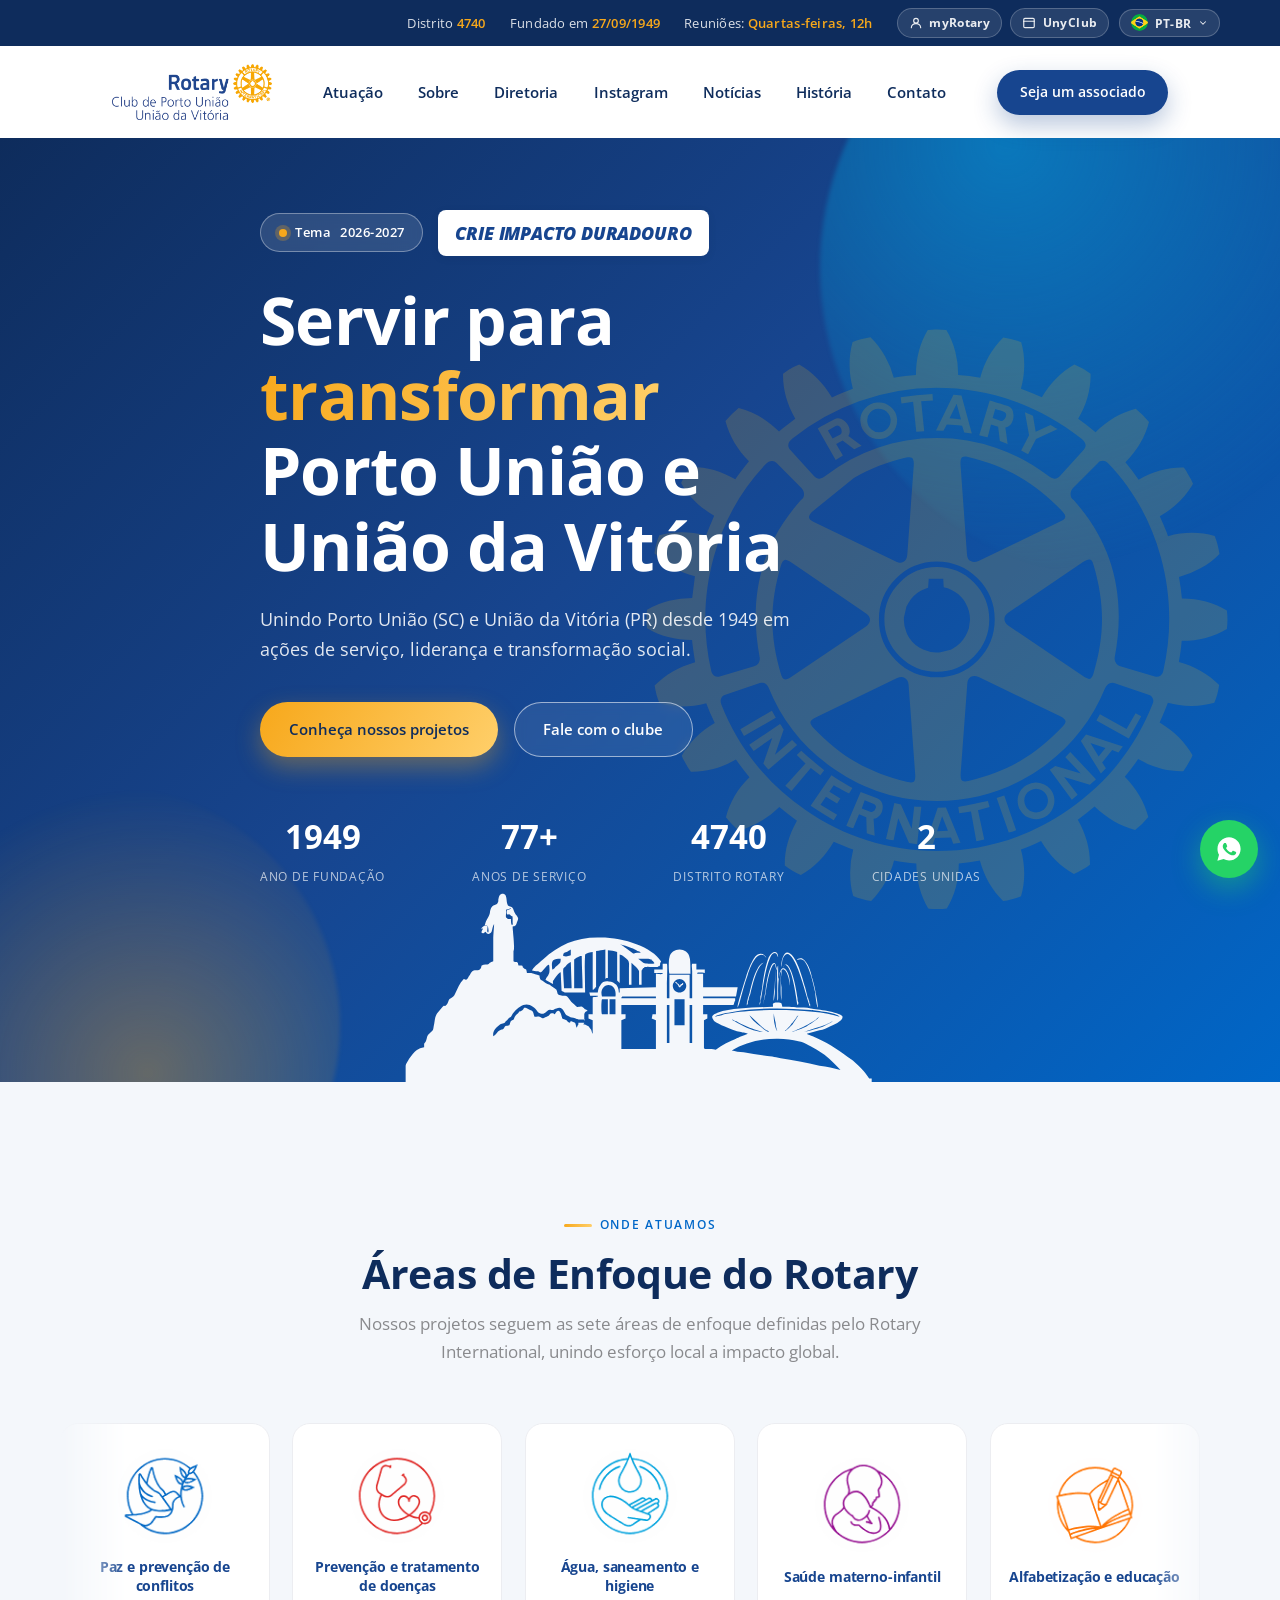
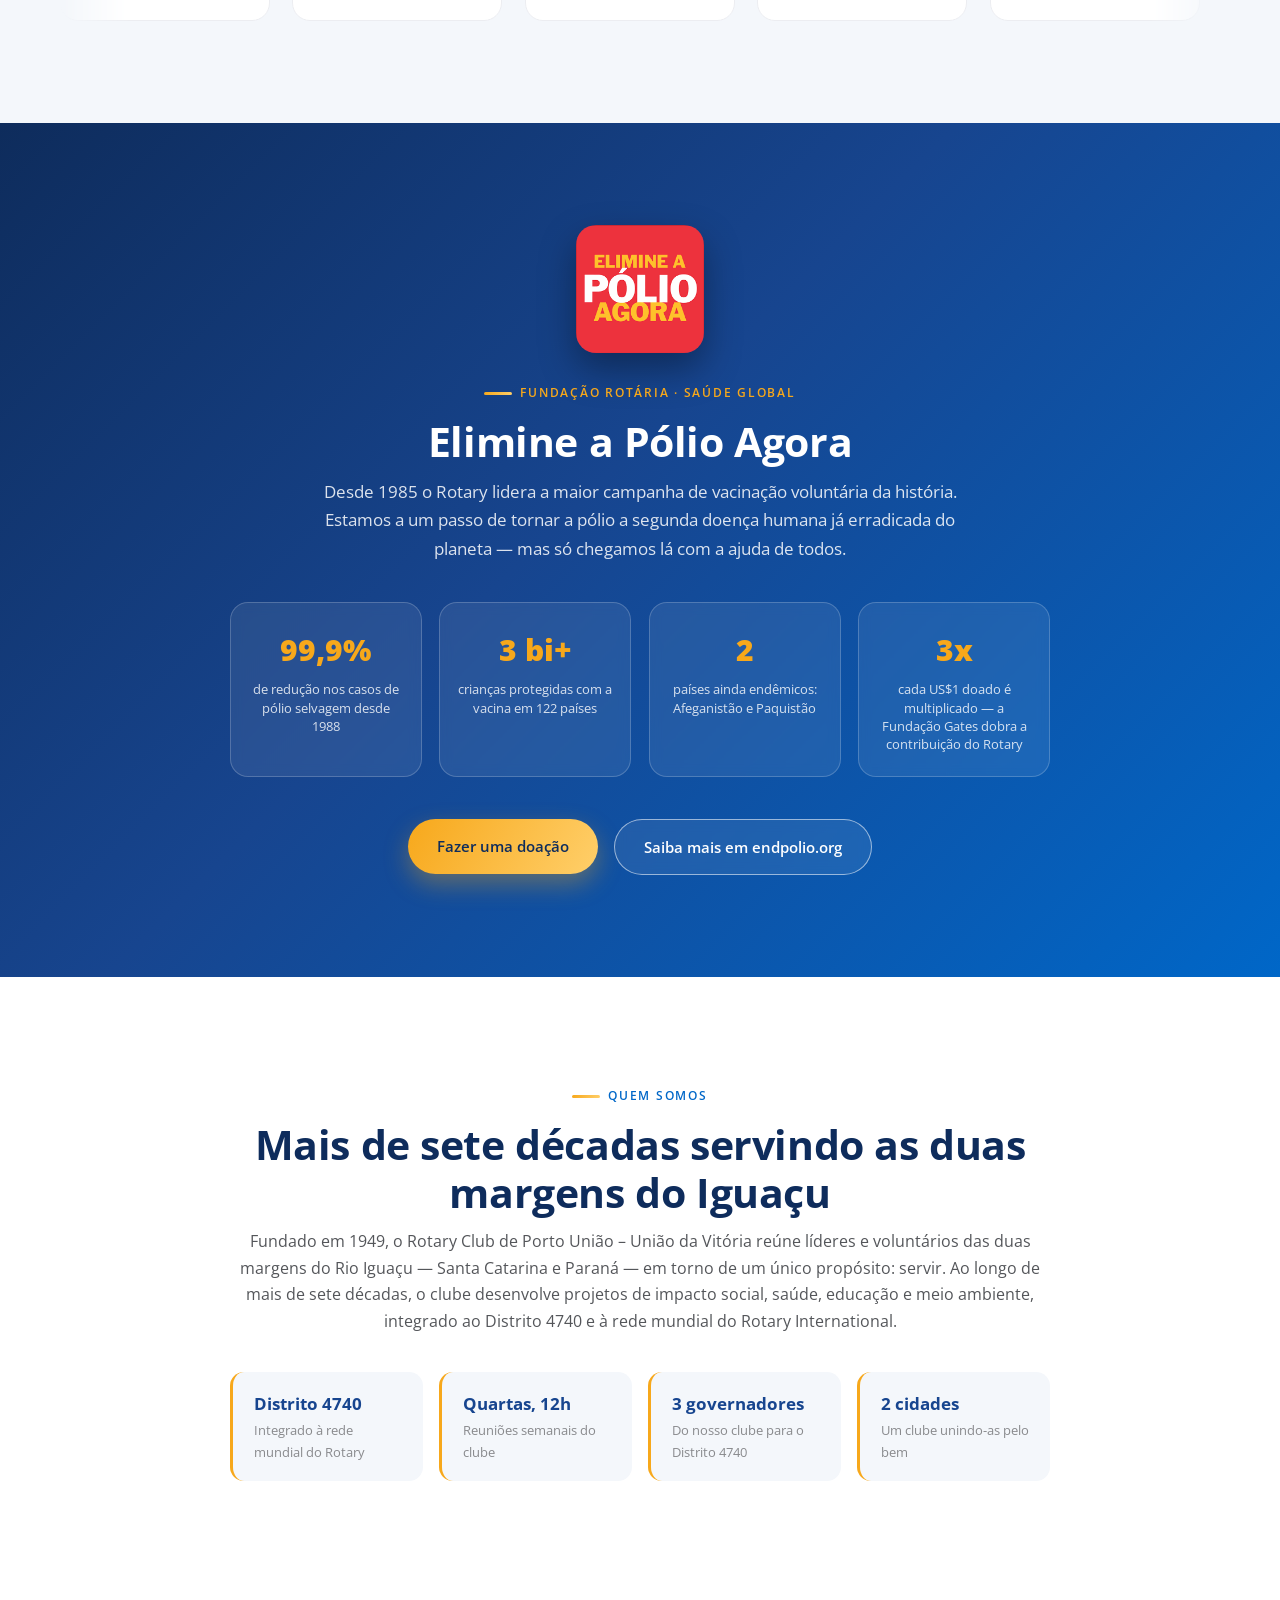
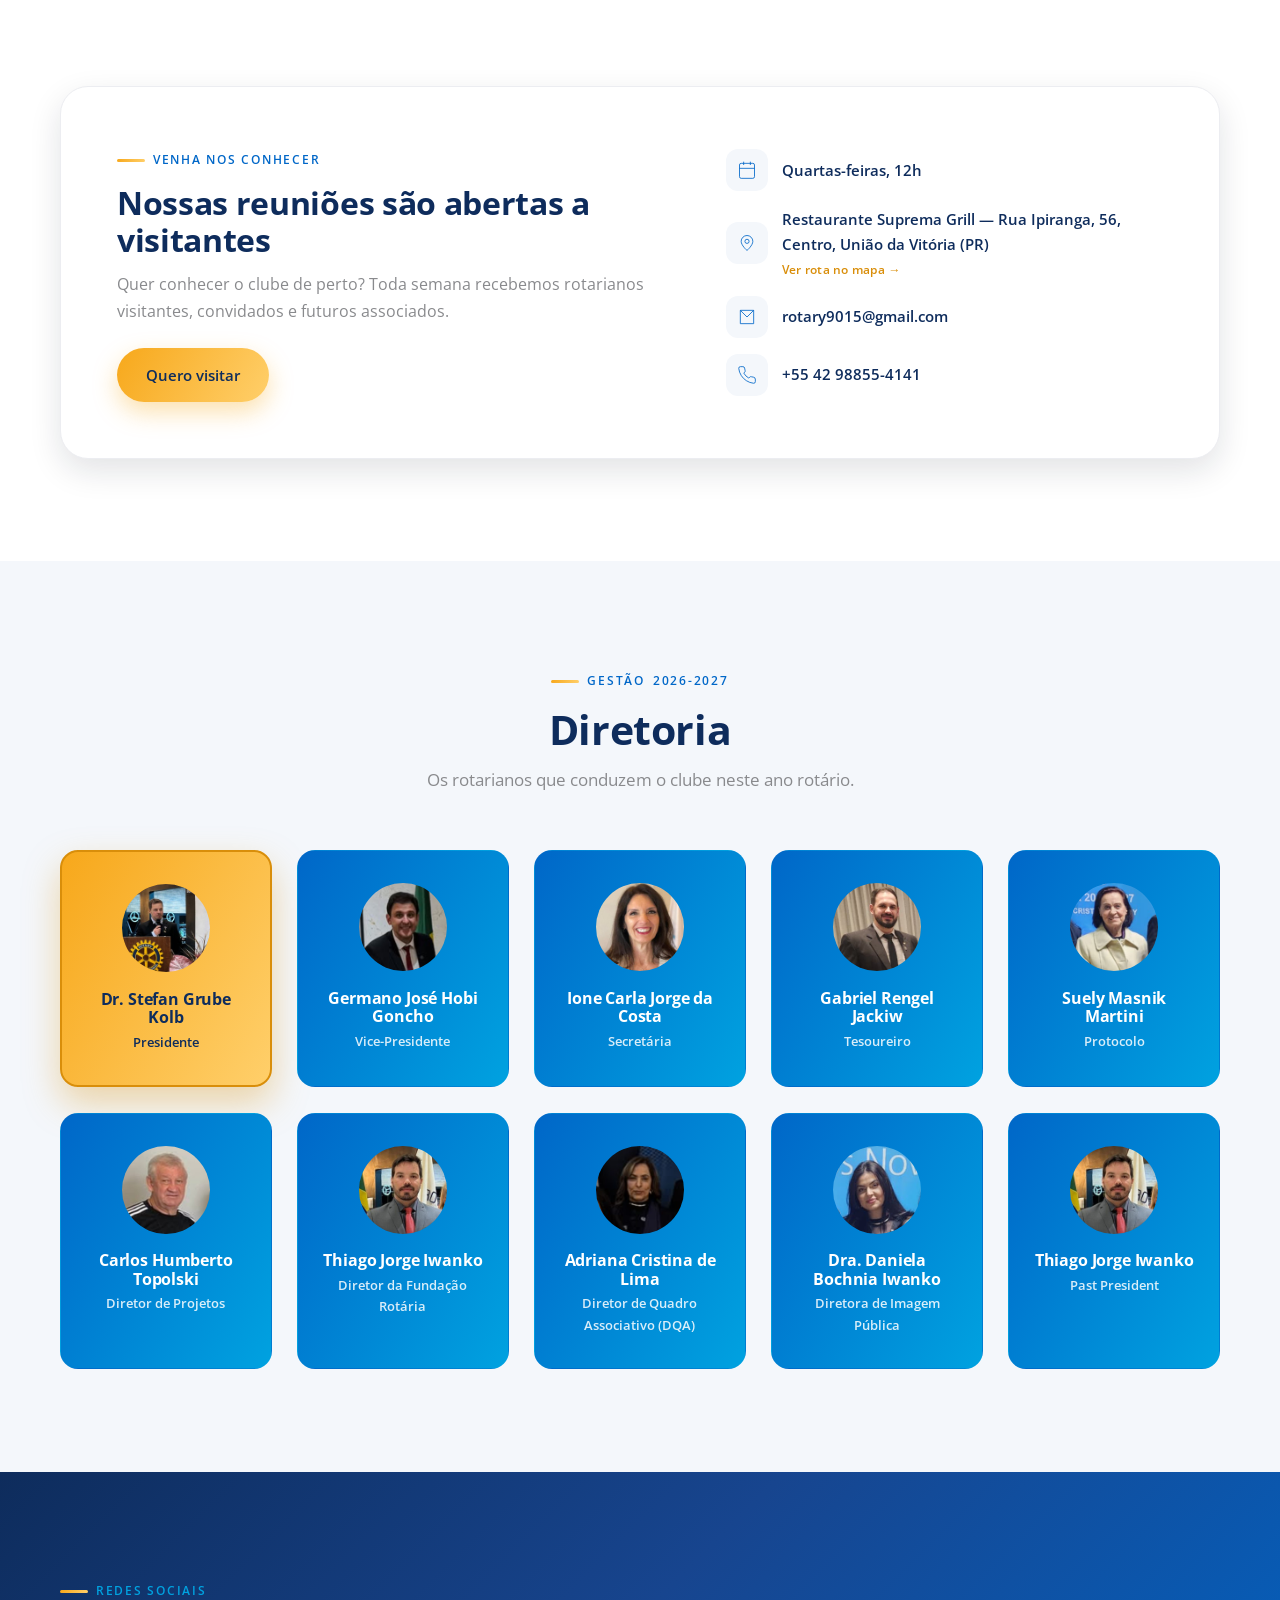
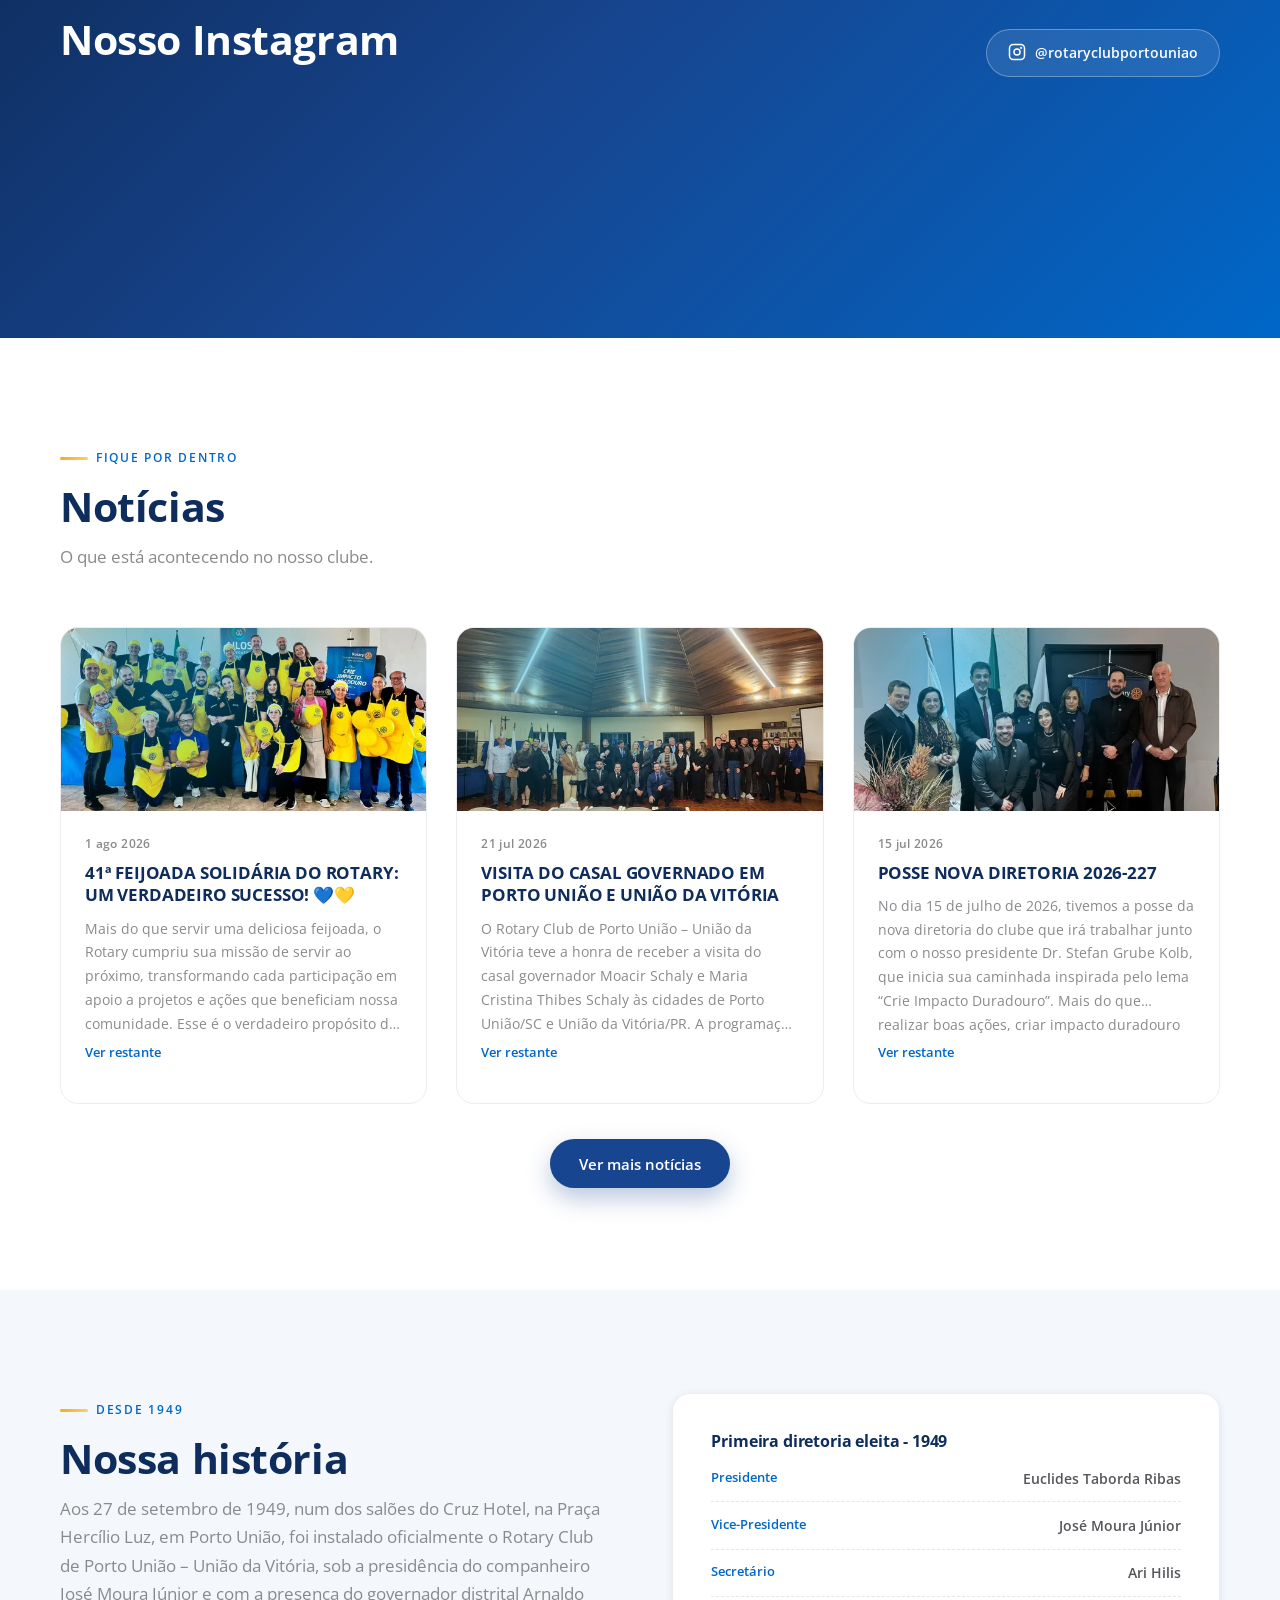
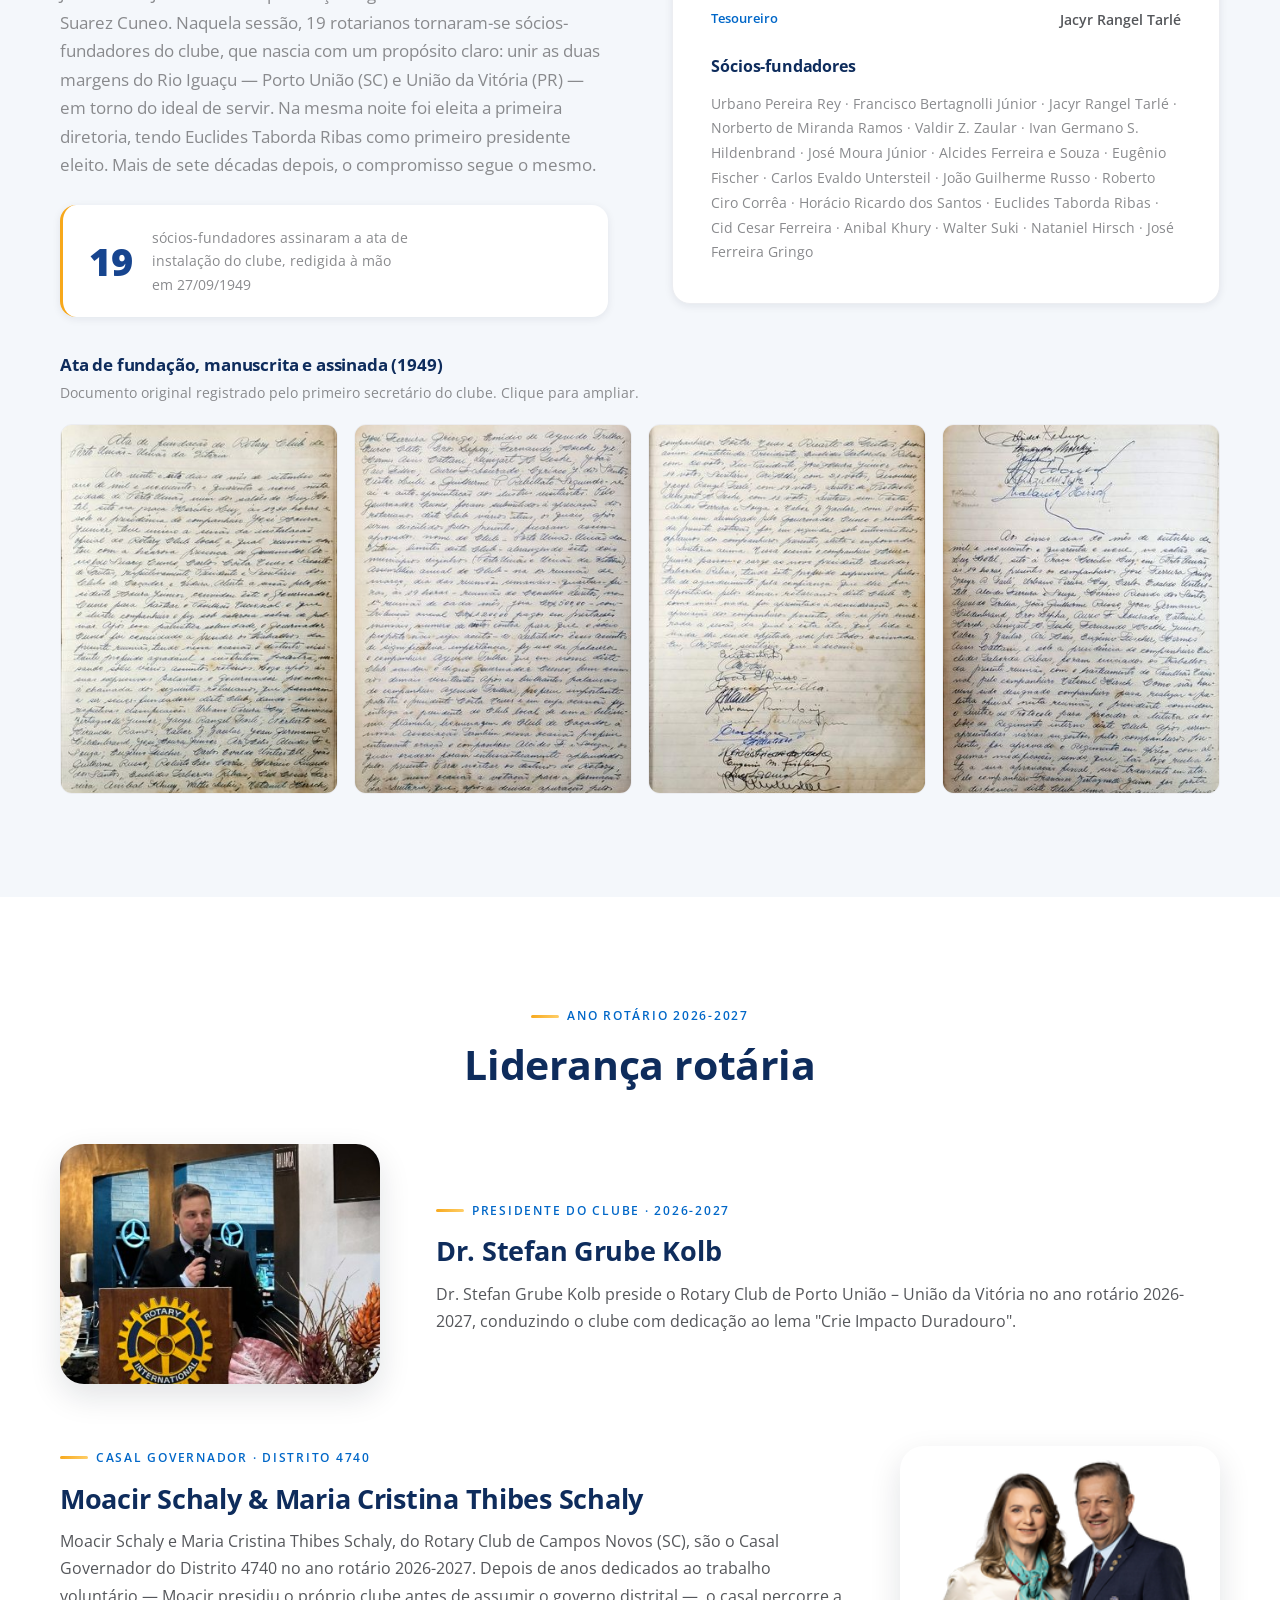
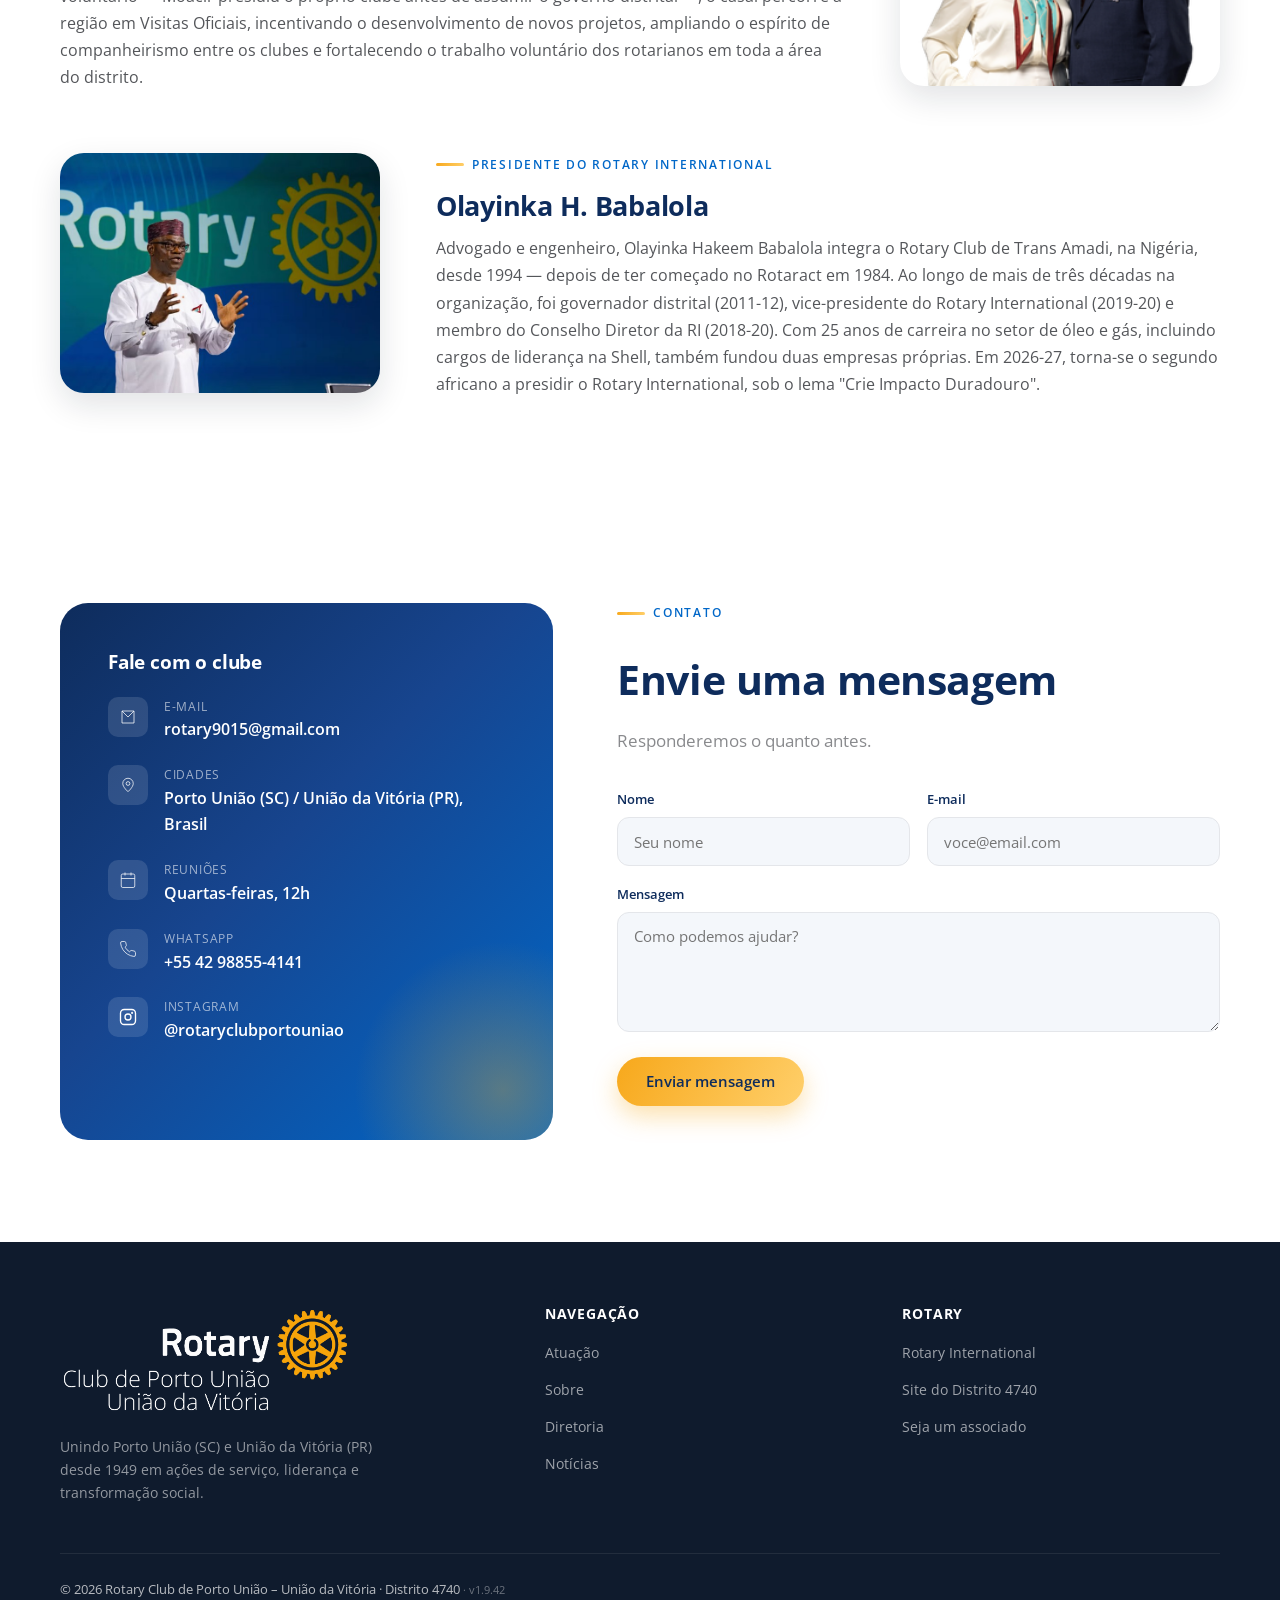
==== commit a341c69d: "Remove o VLibras e adiciona preload da Open Sans para eliminar o salto de layout no desktop" ====
--- a/index.html
+++ b/index.html
@@ -32,9 +32,12 @@
 <link rel="apple-touch-icon" href="assets/img/favicon.png">
 <link rel="preconnect" href="https://fonts.googleapis.com">
 <link rel="preconnect" href="https://fonts.gstatic.com" crossorigin>
+<!-- Sem este preload o texto do hero era pintado em Arial e redesenhado em Open
+     Sans, causando salto de layout (CLS 0,215 no desktop, 0,190 so no hero). -->
+<link rel="preload" as="font" type="font/woff2" crossorigin href="https://fonts.gstatic.com/s/opensans/v44/memvYaGs126MiZpBA-UvWbX2vVnXBbObj2OVTS-muw.woff2">
 <link href="https://fonts.googleapis.com/css2?family=Open+Sans:ital,wght@0,400;0,600;0,700;0,800;1,400;1,800&display=swap" rel="stylesheet" media="print" onload="this.media='all'">
 <noscript><link href="https://fonts.googleapis.com/css2?family=Open+Sans:ital,wght@0,400;0,600;0,700;0,800;1,400;1,800&display=swap" rel="stylesheet"></noscript>
-<link rel="stylesheet" href="assets/css/style.css?v=1.9.41">
+<link rel="stylesheet" href="assets/css/style.css?v=1.9.42">
 
 <!-- Dados estruturados (Schema.org) para o Google -->
 <script type="application/ld+json">
@@ -577,59 +580,7 @@
 <a href="#" class="whatsapp-float" data-whatsapp-link target="_blank" rel="noopener" data-i18n-aria="whatsapp.aria" aria-label="Fale conosco no WhatsApp">
   <svg viewBox="0 0 24 24" fill="currentColor"><path d="M12.04 2C6.58 2 2.13 6.45 2.13 11.91c0 1.75.46 3.44 1.32 4.94L2.05 22l5.29-1.38a9.9 9.9 0 0 0 4.7 1.2h.01c5.46 0 9.91-4.45 9.91-9.91C21.96 6.45 17.5 2 12.04 2zm5.8 14.03c-.24.68-1.4 1.3-1.93 1.35-.5.05-1 .24-3.34-.7-2.82-1.13-4.63-4.02-4.77-4.2-.14-.19-1.14-1.52-1.14-2.9 0-1.37.72-2.05.97-2.33.26-.28.56-.35.75-.35h.53c.17 0 .4-.03.62.47.24.55.8 1.9.87 2.04.07.14.12.3.02.49-.1.19-.15.3-.3.47-.14.16-.3.36-.43.49-.14.14-.29.29-.13.57.17.28.75 1.24 1.62 2.01 1.12.99 2.06 1.3 2.34 1.45.28.14.44.12.6-.07.17-.19.72-.84.91-1.13.19-.28.38-.24.63-.14.26.09 1.63.77 1.91.91.28.14.47.21.53.33.07.12.07.68-.17 1.36z"/></svg>
 </a>
-<!-- ============ VLIBRAS (Tradutor de Libras do Governo Federal) ============
-     O plugin do governo custa ~19 pontos de desempenho quando carregado sempre:
-     nao pelo peso (27 KB), mas por bloquear a thread principal enquanto inicia.
-     Aqui ele so e baixado quando alguem realmente pede a traducao em Libras. -->
-<div vw class="enabled">
-  <div vw-access-button class="active"></div>
-  <div vw-plugin-wrapper>
-    <div class="vw-plugin-top-wrapper"></div>
-  </div>
-</div>
-<button type="button" id="libras-abrir" aria-label="Ativar tradução em Libras (VLibras)" title="Tradução em Libras">
-  <svg viewBox="0 0 24 24" width="24" height="24" fill="none" stroke="currentColor" stroke-width="1.8" stroke-linecap="round" stroke-linejoin="round" aria-hidden="true">
-    <path d="M7 11V5.5a1.5 1.5 0 0 1 3 0V11"/><path d="M10 10.5V4a1.5 1.5 0 0 1 3 0v6.5"/>
-    <path d="M13 10.5V6a1.5 1.5 0 0 1 3 0v6"/><path d="M16 9.5a1.5 1.5 0 0 1 3 0V14a7 7 0 0 1-7 7h-1a7 7 0 0 1-7-7v-1.5a1.5 1.5 0 0 1 3 0V14"/>
-  </svg>
-</button>
-<script>
-  (function () {
-    var botao = document.getElementById('libras-abrir');
-    if (!botao) return;
-    var carregando = false;
-    botao.addEventListener('click', function () {
-      if (carregando) return;
-      carregando = true;
-      botao.setAttribute('aria-busy', 'true');
-      var s = document.createElement('script');
-      s.src = 'https://vlibras.gov.br/app/vlibras-plugin.js';
-      s.onload = function () {
-        // O construtor do Widget se registra em window.onload — evento que ja
-        // ocorreu. Guardamos o que havia, deixamos ele registrar, recuperamos a
-        // funcao e chamamos na mao.
-        var anterior = window.onload;
-        window.onload = null;
-        try { new window.VLibras.Widget('https://vlibras.gov.br/app'); } catch (e) {}
-        var doWidget = window.onload;
-        window.onload = anterior;
-        if (typeof doWidget === 'function') doWidget();
-        botao.remove();
-        // abre o tradutor direto, para o clique do usuario nao se perder
-        setTimeout(function () {
-          var real = document.querySelector('[vw-access-button]');
-          if (real) real.click();
-        }, 400);
-      };
-      s.onerror = function () {
-        carregando = false;
-        botao.removeAttribute('aria-busy');
-      };
-      document.head.appendChild(s);
-    });
-  })();
-</script>
-
-<script src="assets/js/main.js?v=1.9.41"></script>
+
+<script src="assets/js/main.js?v=1.9.42"></script>
 </body>
 </html>
--- a/assets/css/style.css
+++ b/assets/css/style.css
@@ -1145,32 +1145,3 @@
   .ata-lightbox { flex-wrap: wrap; }
   .ata-lightbox-nav { width: 38px; height: 38px; }
 }
-
-/* ===================================================================
-   BOTAO DE LIBRAS (placeholder ate o plugin ser carregado sob demanda)
-   Reproduz posicao e aparencia do botao do VLibras para nao haver salto
-   visual quando o plugin real assume o lugar.
-   =================================================================== */
-#libras-abrir {
-  position: fixed;
-  right: 10px;
-  top: 50%;
-  transform: translateY(-50%);
-  width: 40px;
-  height: 40px;
-  padding: 0;
-  border: none;
-  border-radius: 8px;
-  background: var(--rotary-azure);
-  color: var(--white);
-  cursor: pointer;
-  display: flex;
-  align-items: center;
-  justify-content: center;
-  box-shadow: 0 4px 14px rgba(15, 27, 45, 0.28);
-  z-index: 2147483644;
-  transition: background var(--transition), transform var(--transition);
-}
-#libras-abrir:hover { background: var(--rotary-blue); transform: translateY(-50%) scale(1.06); }
-#libras-abrir:focus-visible { outline: 3px solid var(--rotary-gold); outline-offset: 2px; }
-#libras-abrir[aria-busy="true"] { opacity: 0.6; cursor: progress; }
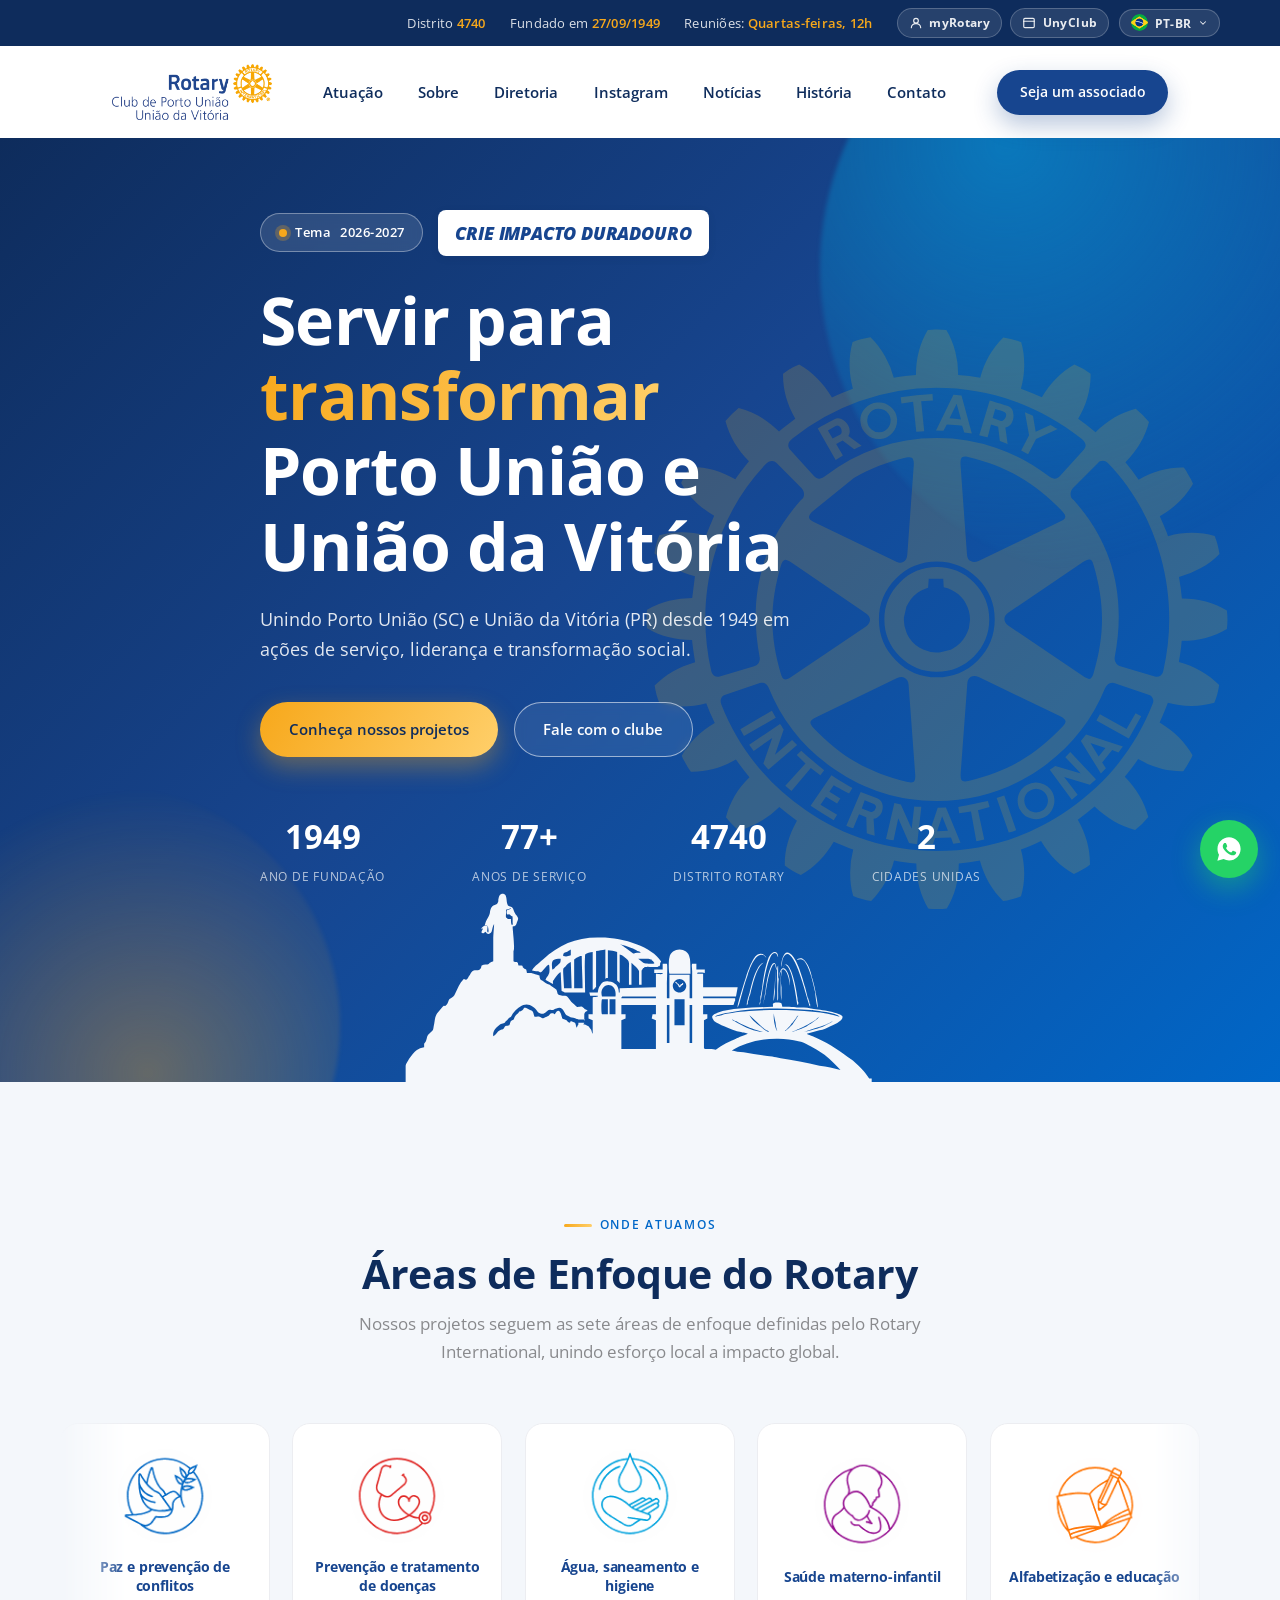
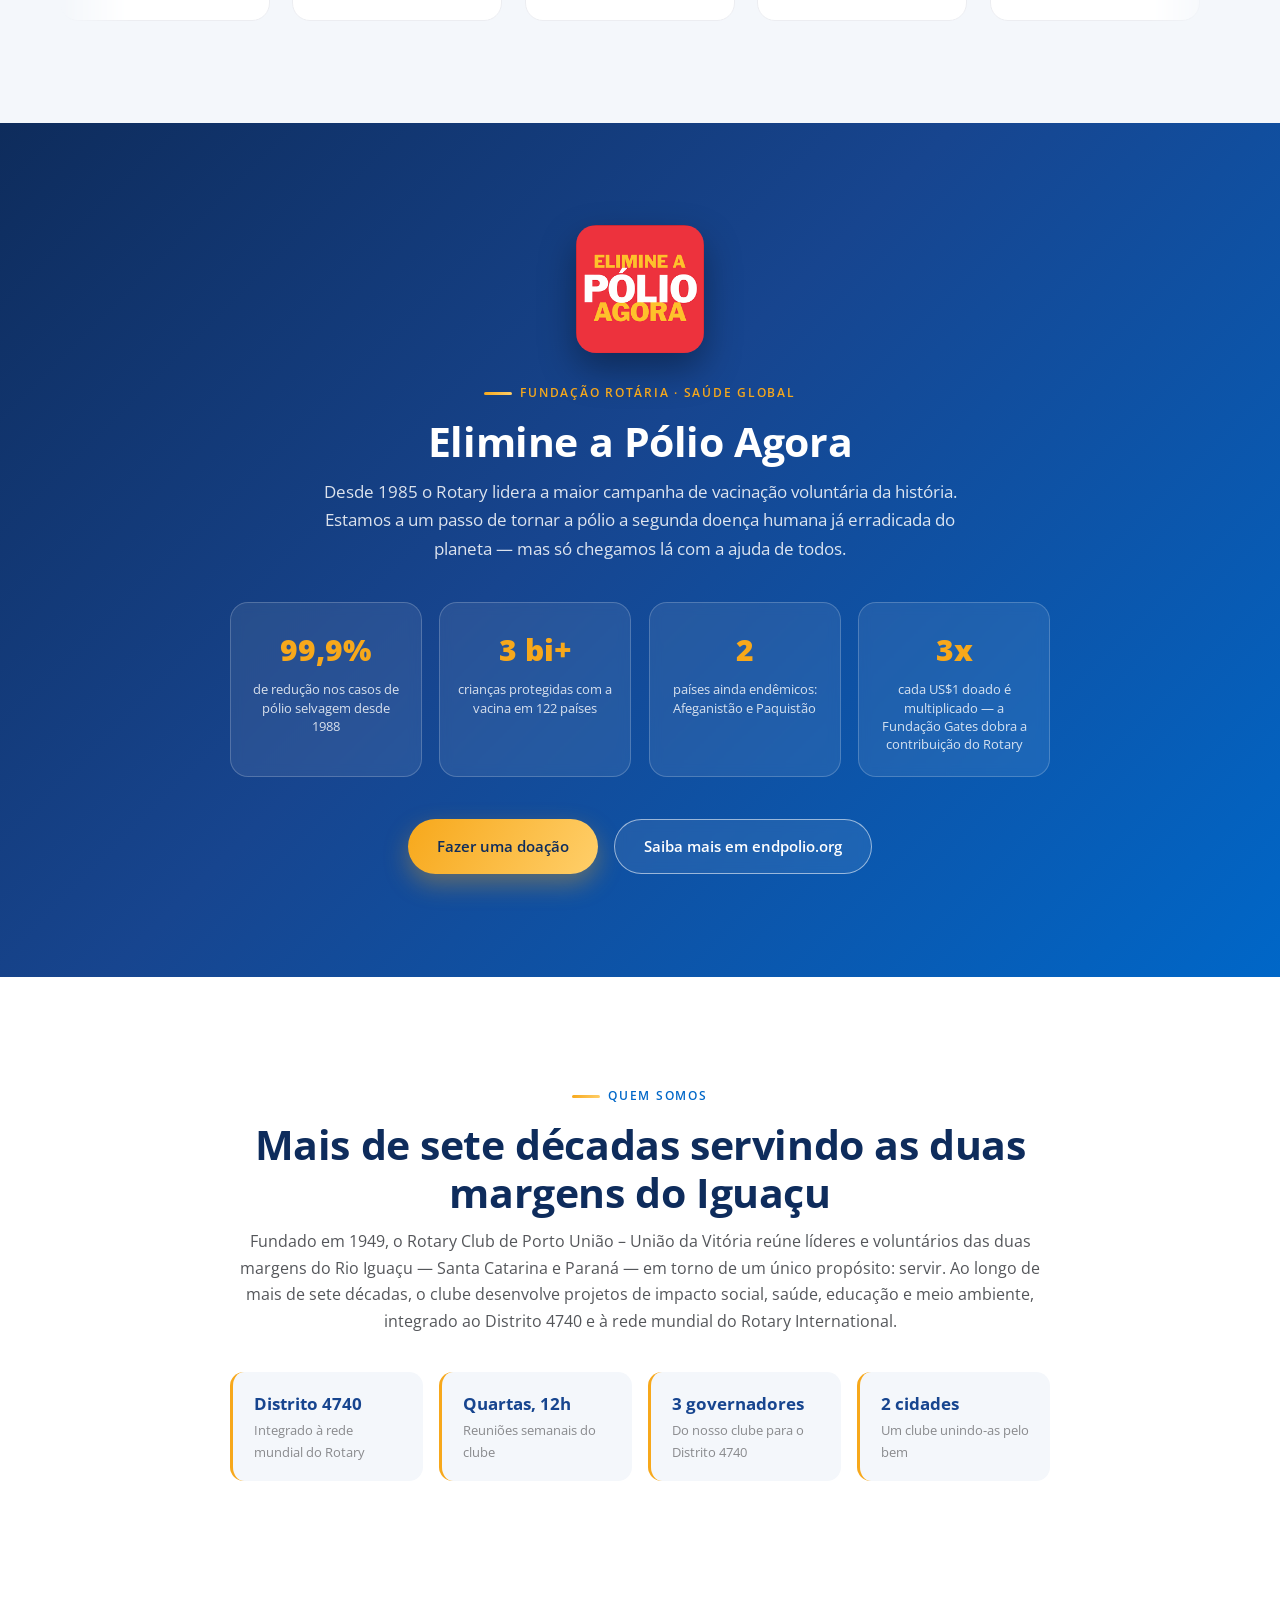
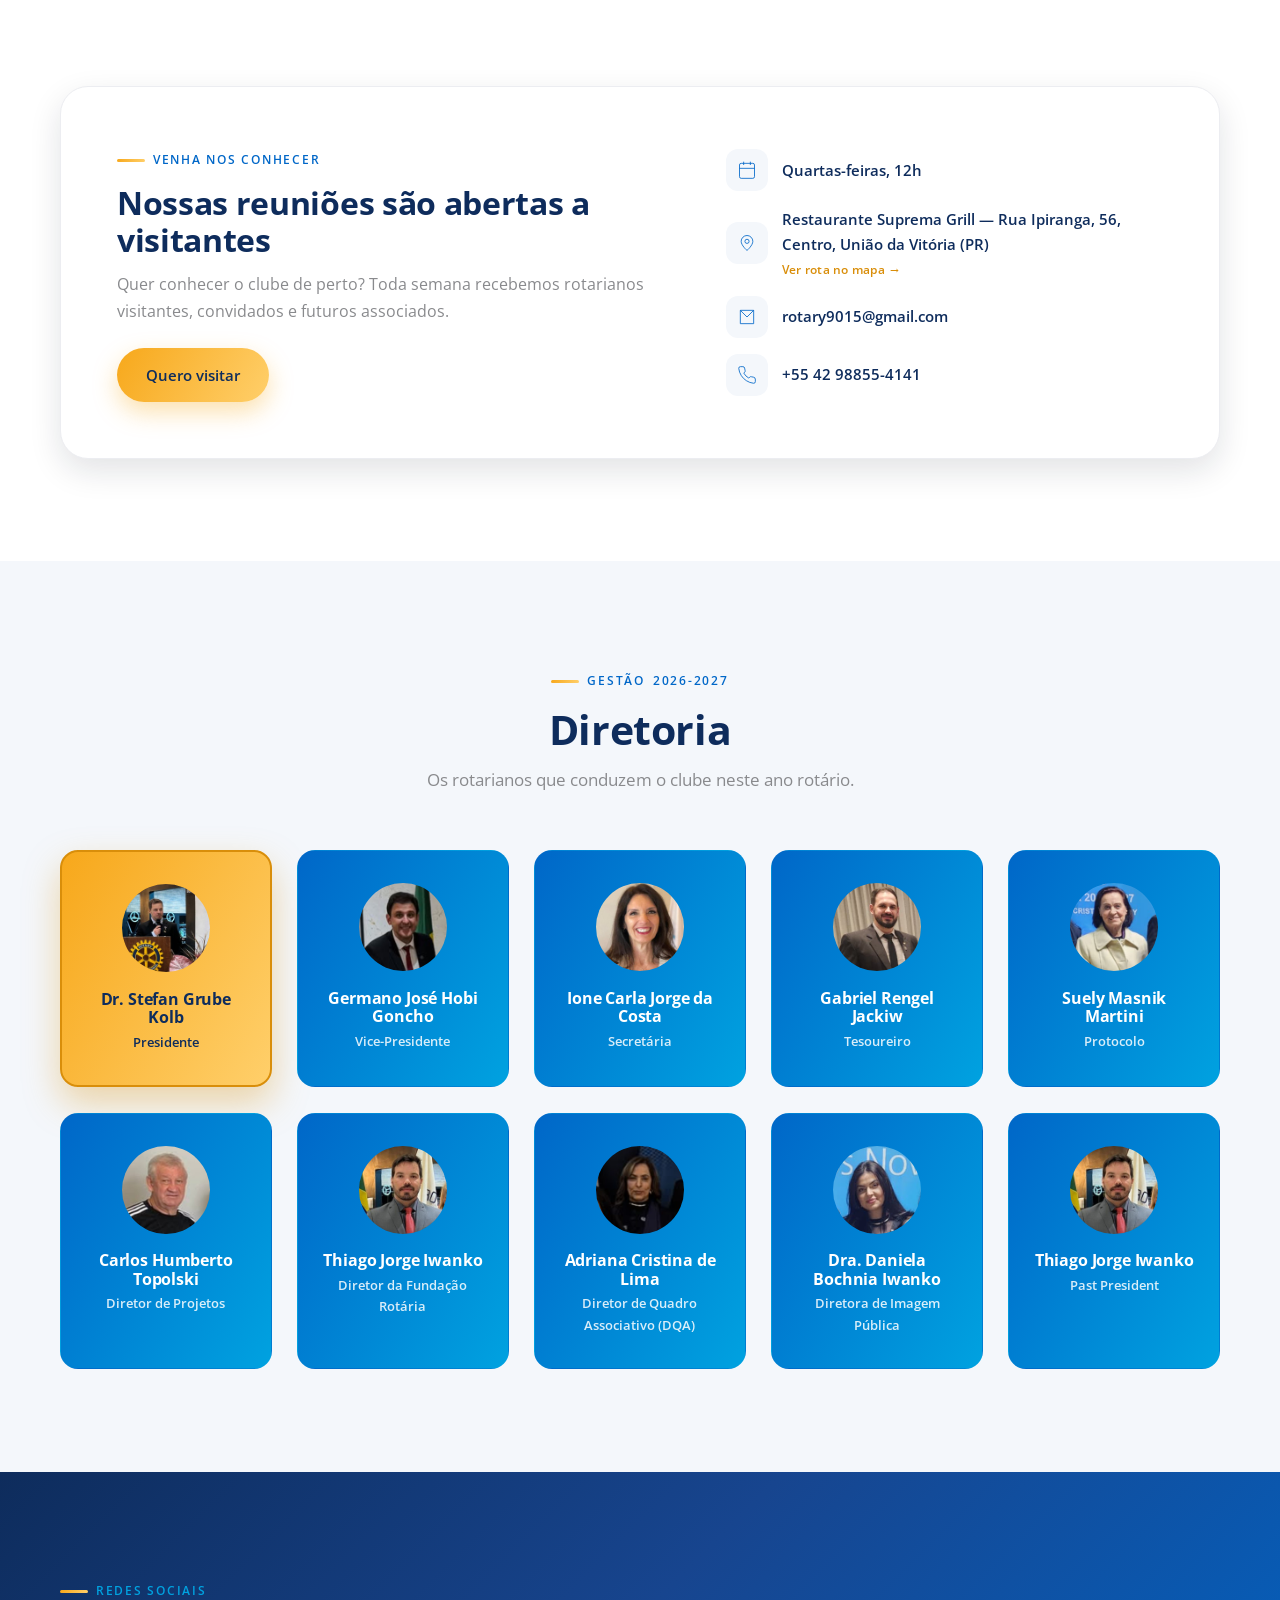
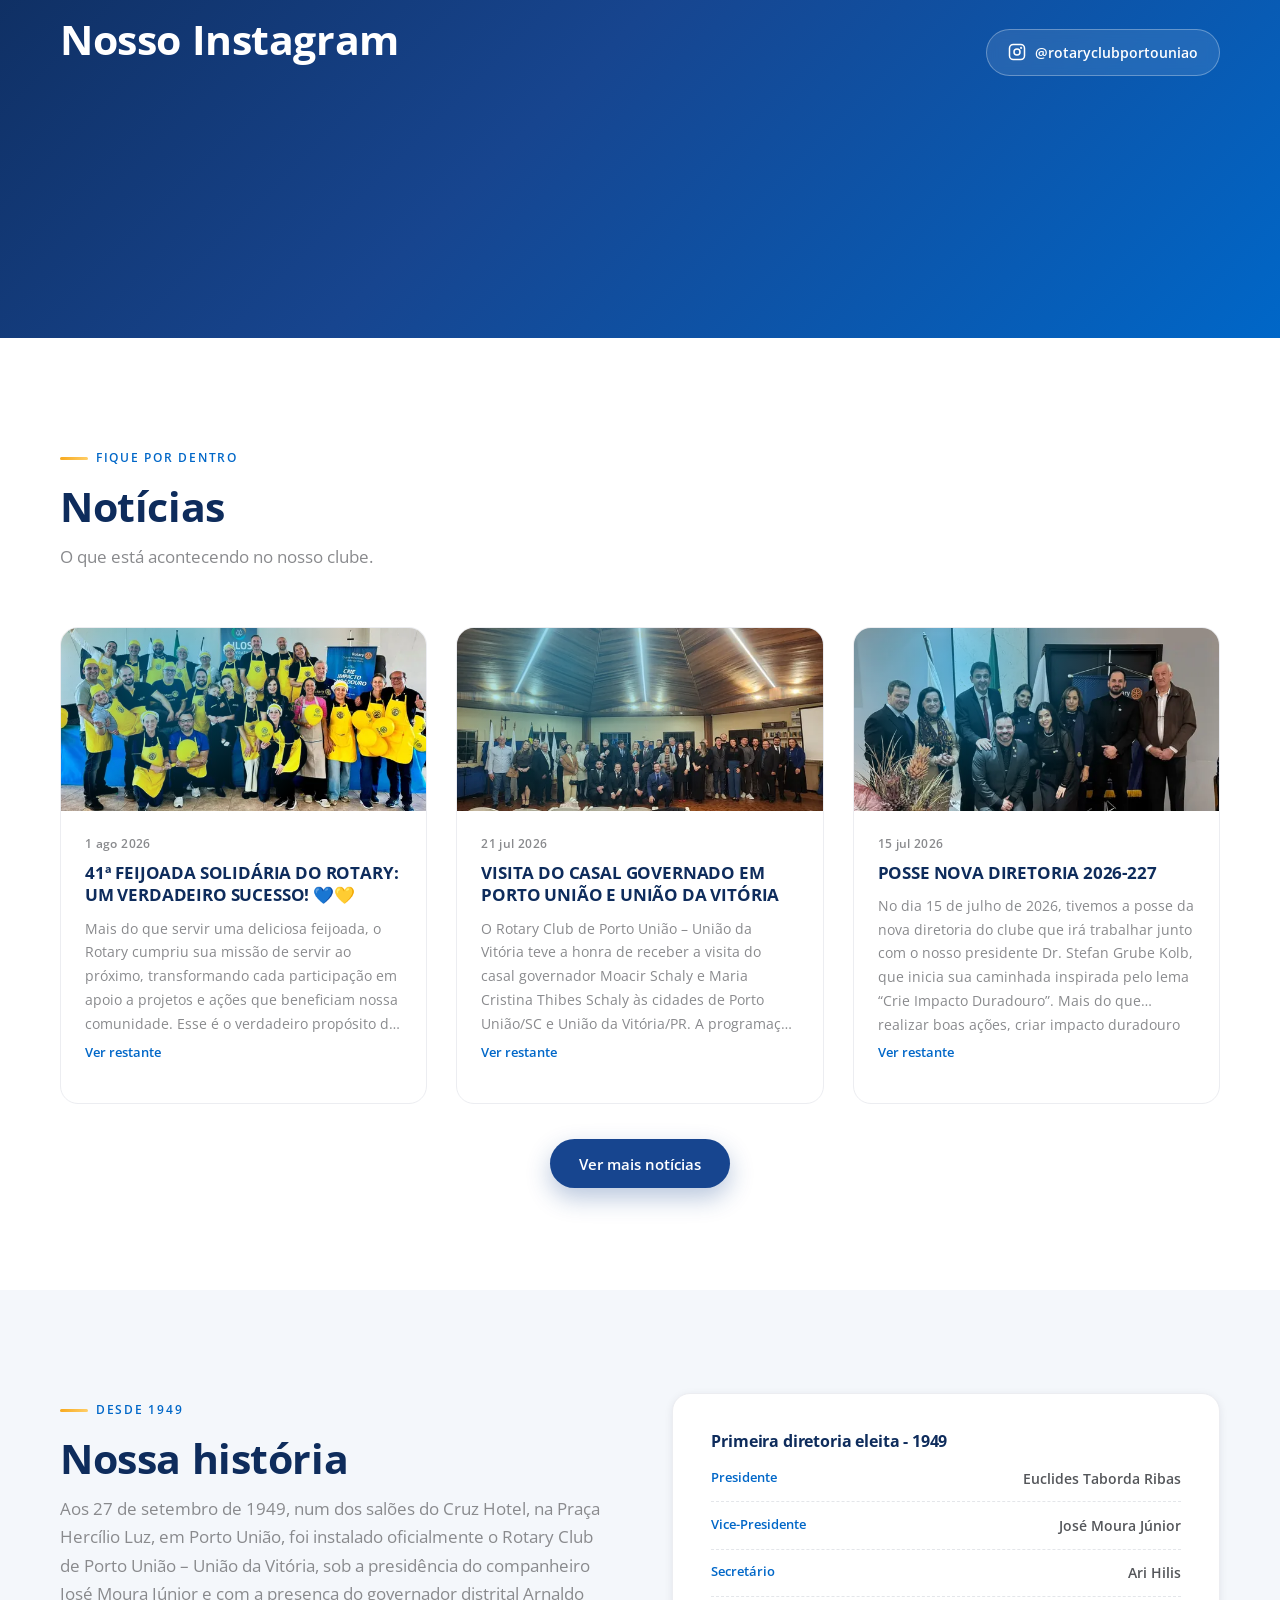
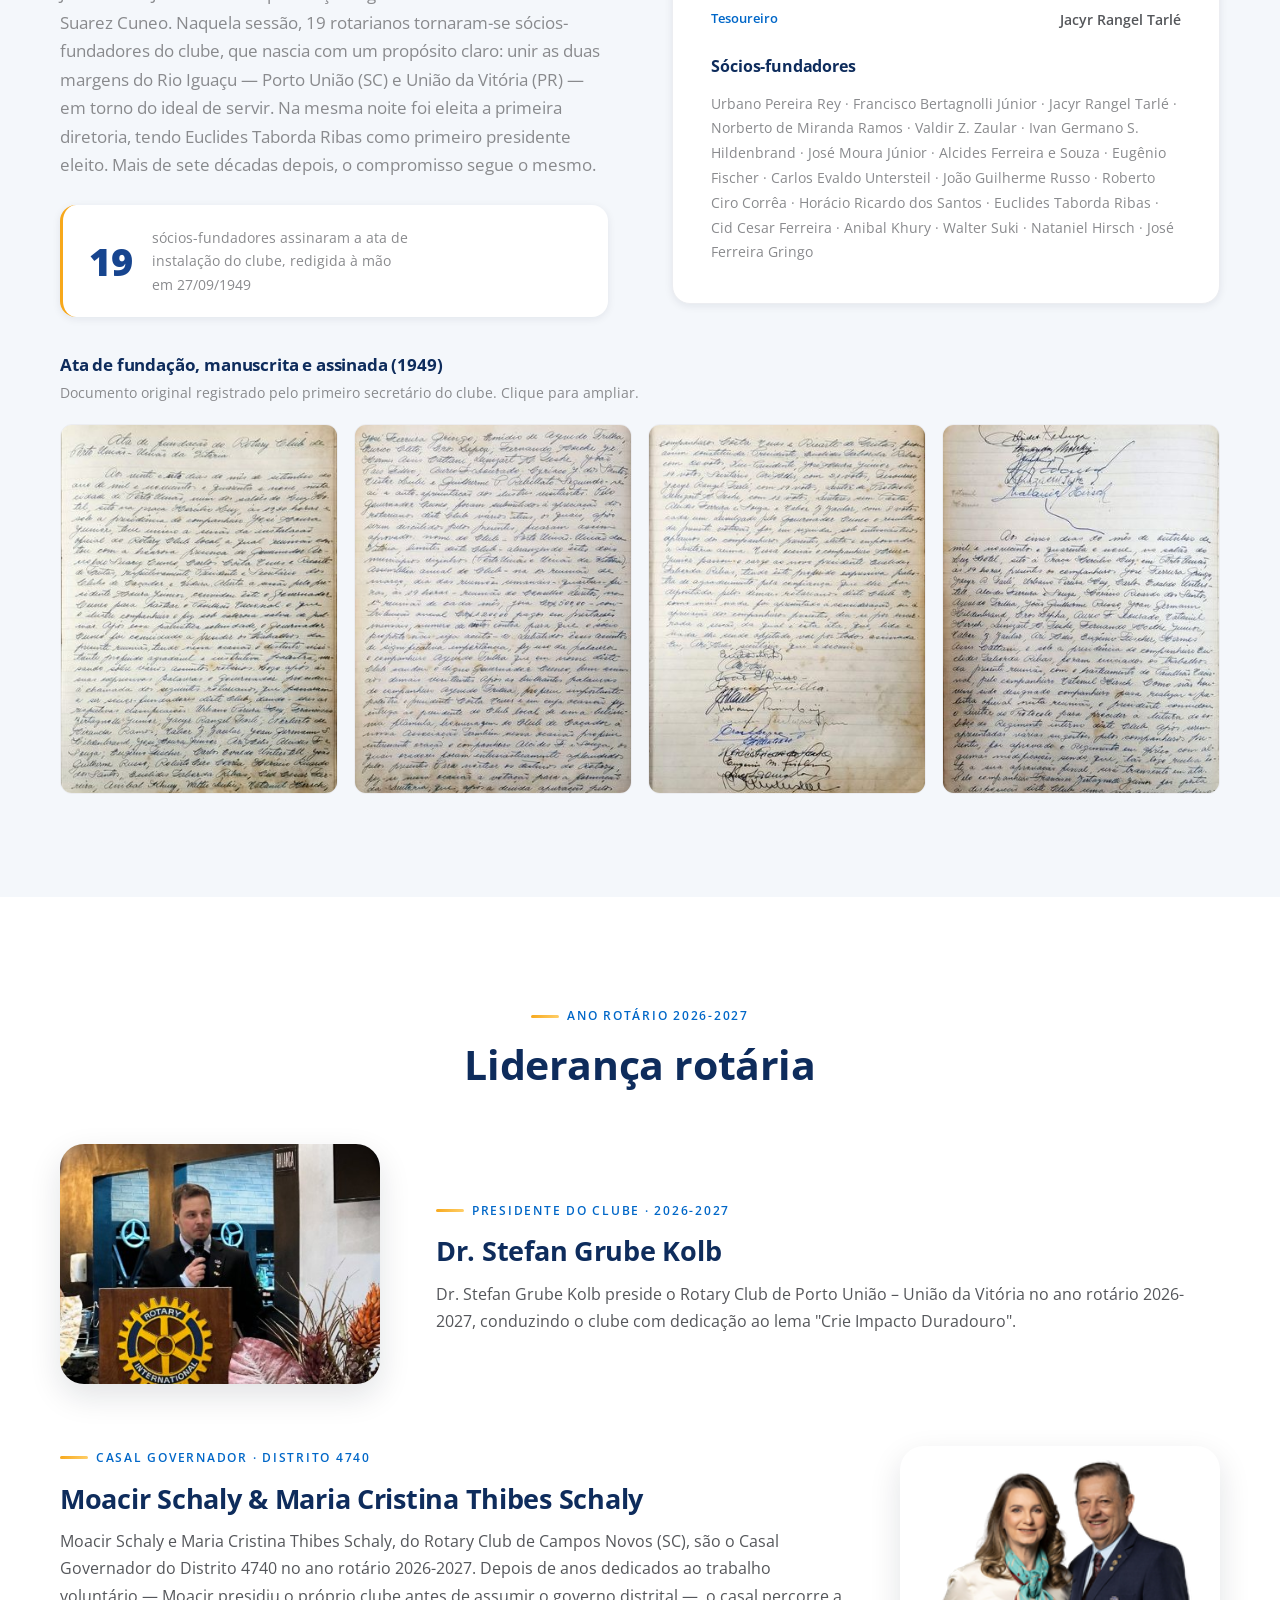
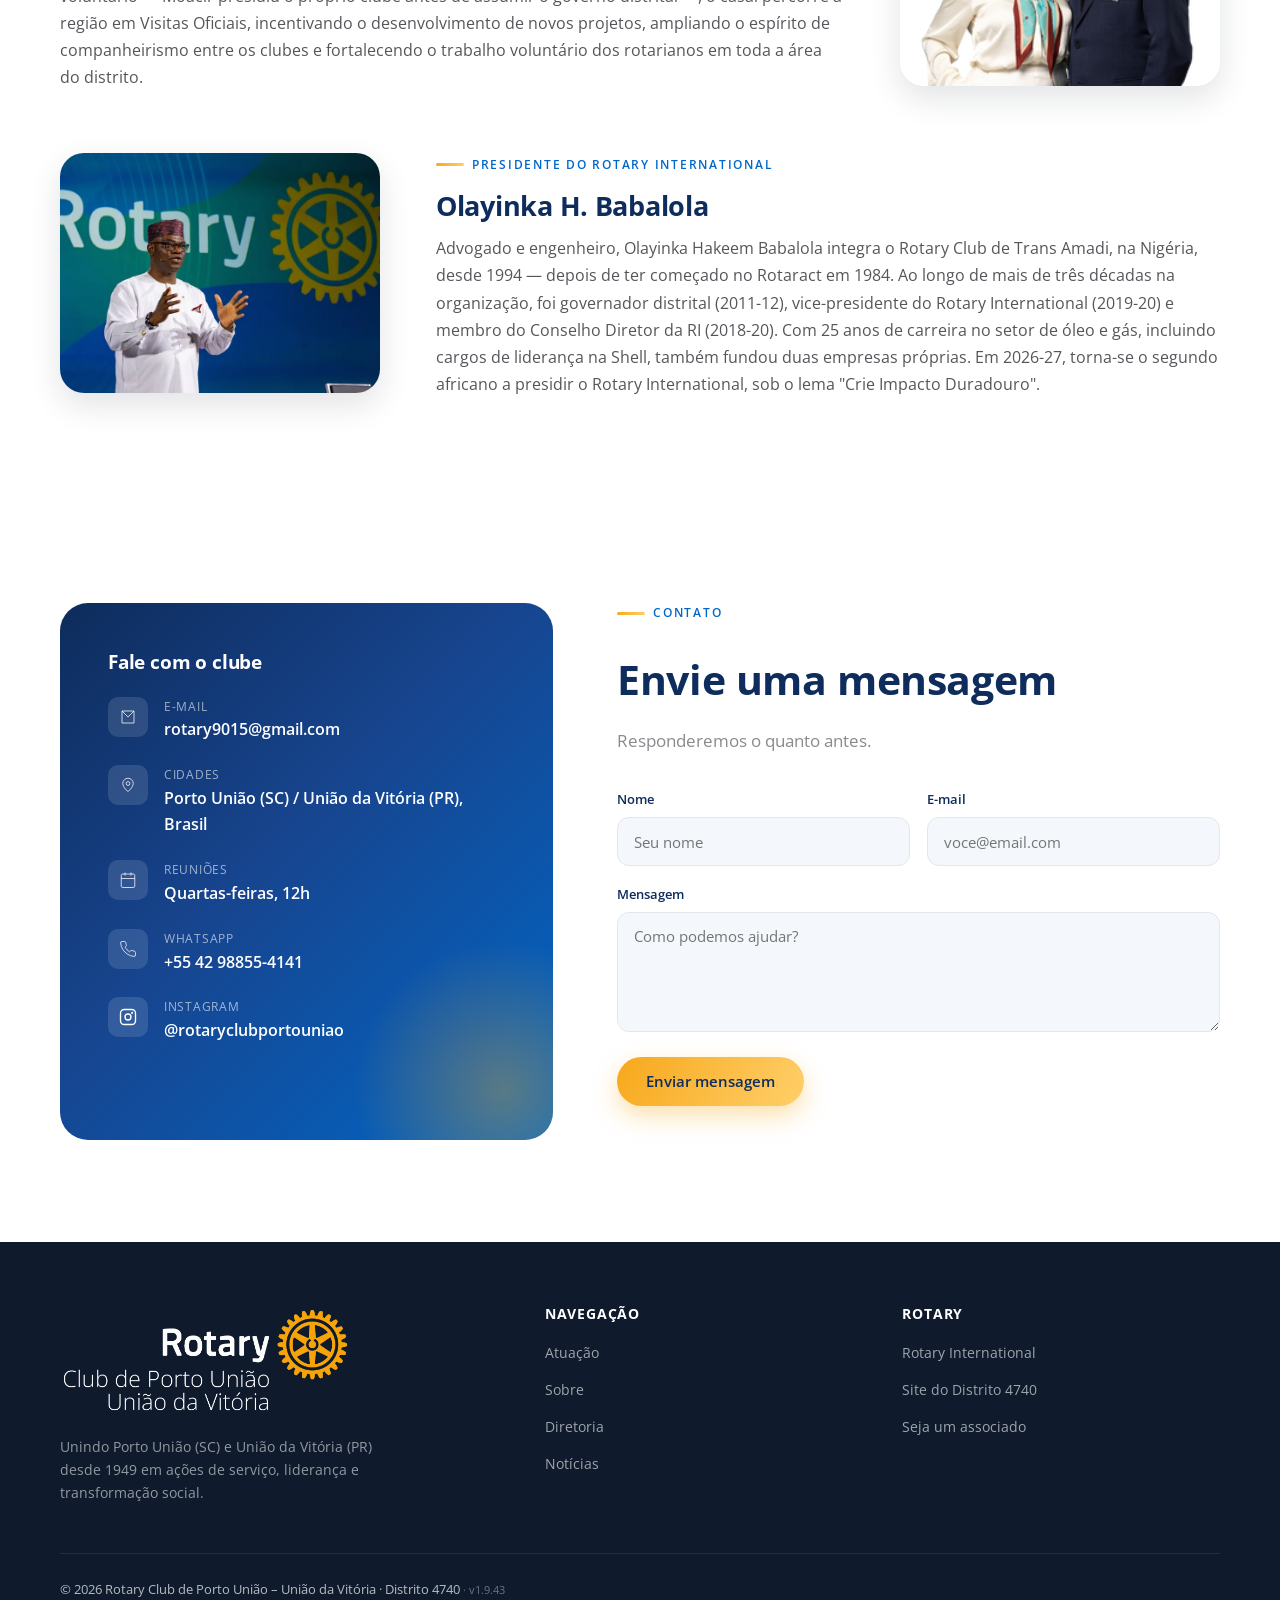
==== commit 969308c7: "Fallback de fonte com metricas ajustadas: elimina o salto de layout na troca Arial->Open Sans" ====
--- a/index.html
+++ b/index.html
@@ -37,7 +37,7 @@
 <link rel="preload" as="font" type="font/woff2" crossorigin href="https://fonts.gstatic.com/s/opensans/v44/memvYaGs126MiZpBA-UvWbX2vVnXBbObj2OVTS-muw.woff2">
 <link href="https://fonts.googleapis.com/css2?family=Open+Sans:ital,wght@0,400;0,600;0,700;0,800;1,400;1,800&display=swap" rel="stylesheet" media="print" onload="this.media='all'">
 <noscript><link href="https://fonts.googleapis.com/css2?family=Open+Sans:ital,wght@0,400;0,600;0,700;0,800;1,400;1,800&display=swap" rel="stylesheet"></noscript>
-<link rel="stylesheet" href="assets/css/style.css?v=1.9.42">
+<link rel="stylesheet" href="assets/css/style.css?v=1.9.43">
 
 <!-- Dados estruturados (Schema.org) para o Google -->
 <script type="application/ld+json">
@@ -581,6 +581,6 @@
   <svg viewBox="0 0 24 24" fill="currentColor"><path d="M12.04 2C6.58 2 2.13 6.45 2.13 11.91c0 1.75.46 3.44 1.32 4.94L2.05 22l5.29-1.38a9.9 9.9 0 0 0 4.7 1.2h.01c5.46 0 9.91-4.45 9.91-9.91C21.96 6.45 17.5 2 12.04 2zm5.8 14.03c-.24.68-1.4 1.3-1.93 1.35-.5.05-1 .24-3.34-.7-2.82-1.13-4.63-4.02-4.77-4.2-.14-.19-1.14-1.52-1.14-2.9 0-1.37.72-2.05.97-2.33.26-.28.56-.35.75-.35h.53c.17 0 .4-.03.62.47.24.55.8 1.9.87 2.04.07.14.12.3.02.49-.1.19-.15.3-.3.47-.14.16-.3.36-.43.49-.14.14-.29.29-.13.57.17.28.75 1.24 1.62 2.01 1.12.99 2.06 1.3 2.34 1.45.28.14.44.12.6-.07.17-.19.72-.84.91-1.13.19-.28.38-.24.63-.14.26.09 1.63.77 1.91.91.28.14.47.21.53.33.07.12.07.68-.17 1.36z"/></svg>
 </a>
 
-<script src="assets/js/main.js?v=1.9.42"></script>
+<script src="assets/js/main.js?v=1.9.43"></script>
 </body>
 </html>
--- a/assets/css/style.css
+++ b/assets/css/style.css
@@ -1,3 +1,30 @@
+/* ===================================================================
+   FALLBACK COM METRICAS AJUSTADAS
+   Enquanto a Open Sans nao chega, o texto e desenhado em Arial. As duas fontes
+   tem metricas diferentes (a altura de linha da Open Sans era 18% maior), entao
+   a troca movia o layout inteiro — 0,189 de CLS so no hero, medido pelo
+   Lighthouse. Os valores abaixo foram calculados medindo as duas fontes no
+   navegador ate o erro de largura e altura chegar a 0,0%.
+   =================================================================== */
+@font-face {
+  font-family: 'Open Sans Fallback';
+  src: local('Arial'), local('Helvetica'), local('Liberation Sans');
+  font-weight: 400;
+  size-adjust: 106.2%;
+  ascent-override: 100.8%;
+  descent-override: 27.3%;
+  line-gap-override: 0%;
+}
+@font-face {
+  font-family: 'Open Sans Fallback';
+  src: local('Arial Bold'), local('Arial-BoldMT'), local('Liberation Sans Bold');
+  font-weight: 600 800;
+  size-adjust: 106.1%;
+  ascent-override: 100.9%;
+  descent-override: 27.3%;
+  line-gap-override: 0%;
+}
+
 /* ===================================================================
    ROTARY CLUB PORTO UNIÃO – UNIÃO DA VITÓRIA
    Cores oficiais: Rotary Brand Center (brandcenter.rotary.org)
@@ -26,8 +53,8 @@
 
   /* Tipografia */
   /* Tipografia oficial Rotary Brand Center: fontes primárias gratuitas = Open Sans / Arial */
-  --font-display: 'Open Sans', Arial, 'Segoe UI', sans-serif;
-  --font-body: 'Open Sans', Arial, 'Segoe UI', sans-serif;
+  --font-display: 'Open Sans', 'Open Sans Fallback', Arial, 'Segoe UI', sans-serif;
+  --font-body: 'Open Sans', 'Open Sans Fallback', Arial, 'Segoe UI', sans-serif;
 
   /* Espaçamento fluido */
   --section-pad: clamp(4rem, 8vw, 8rem);
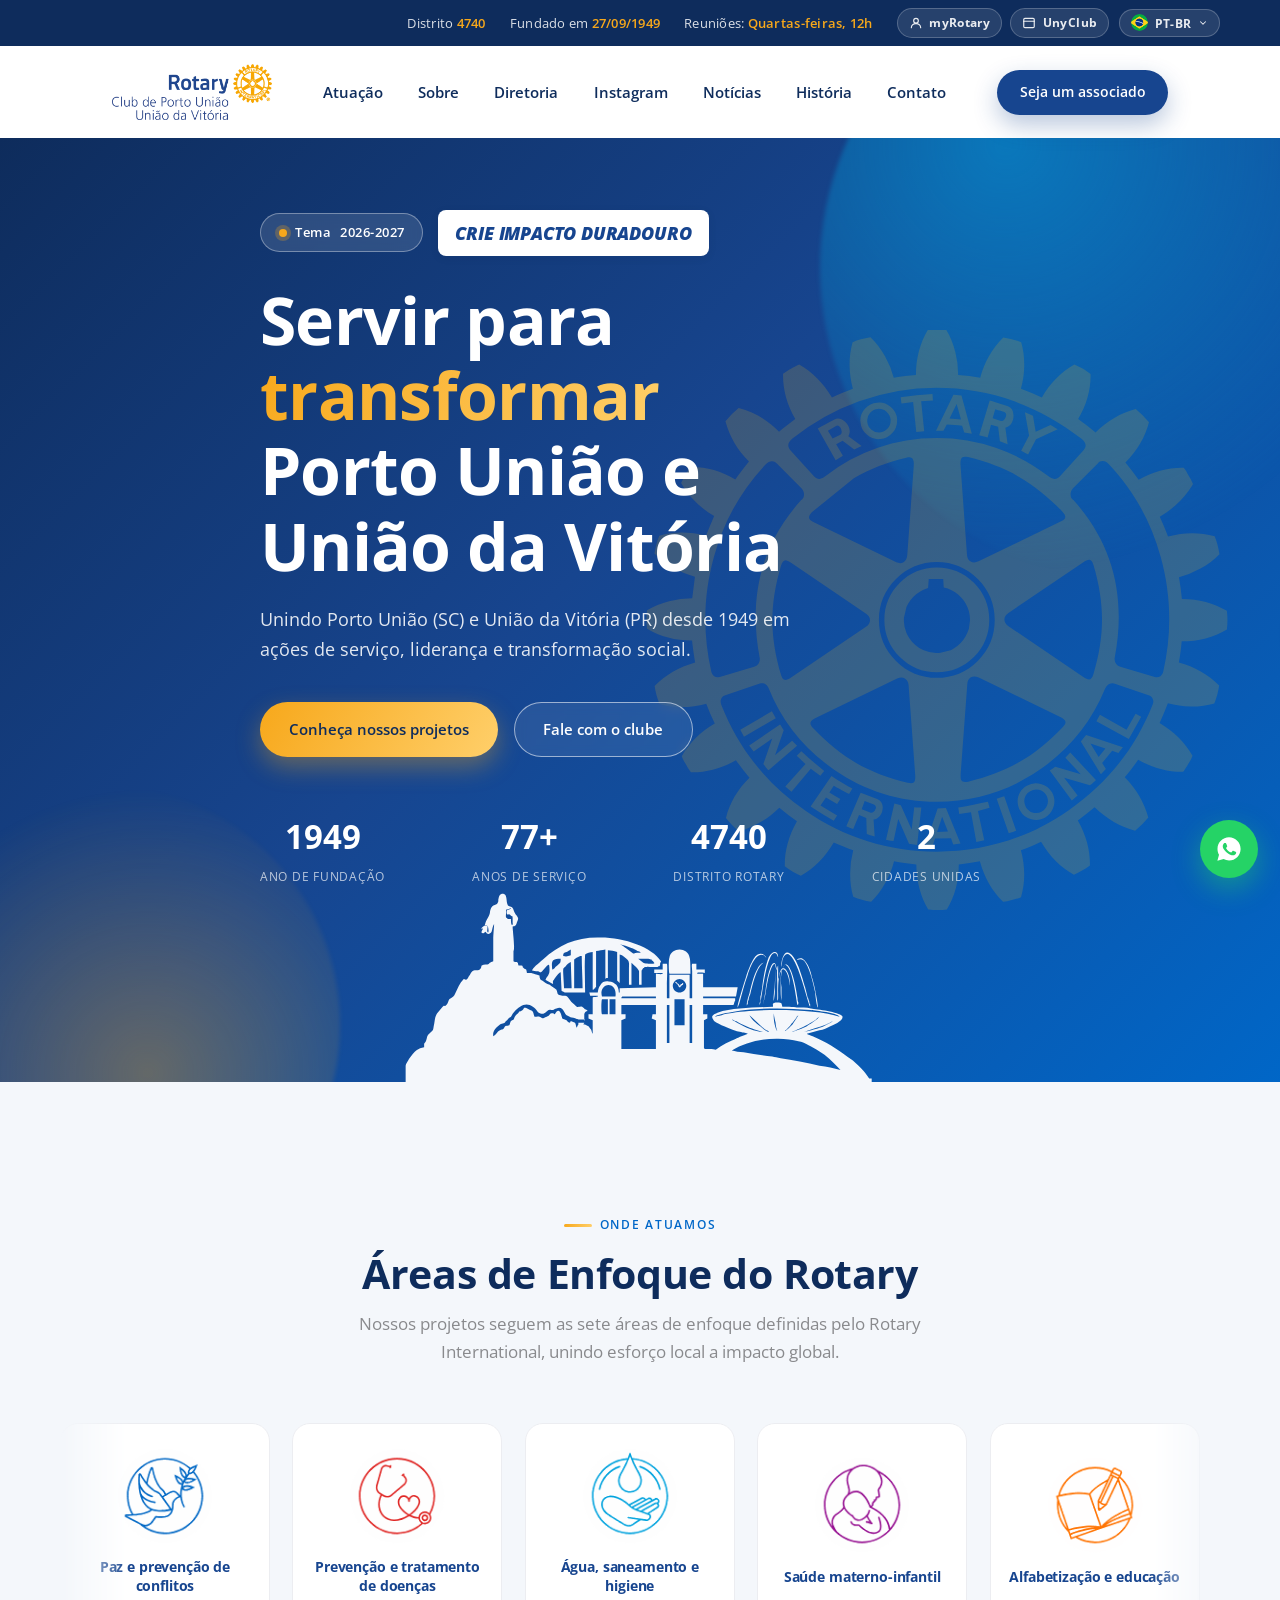
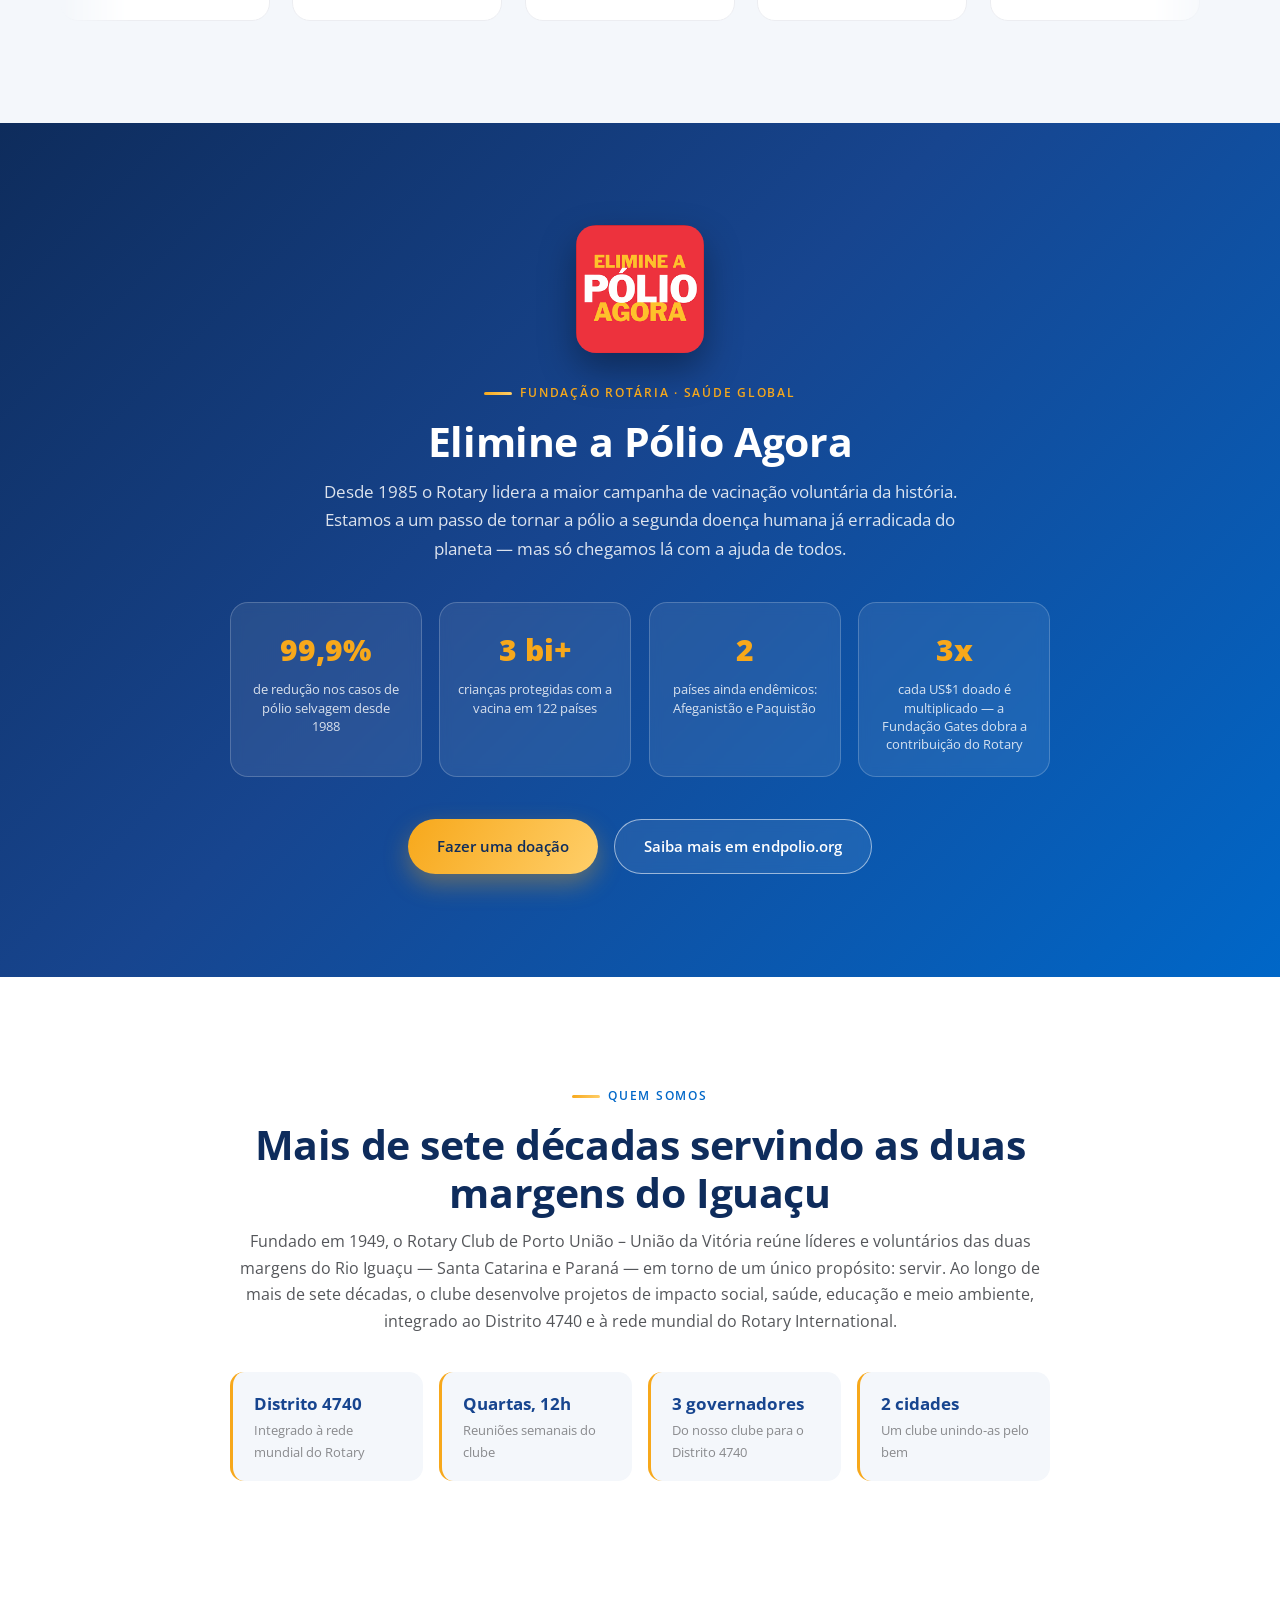
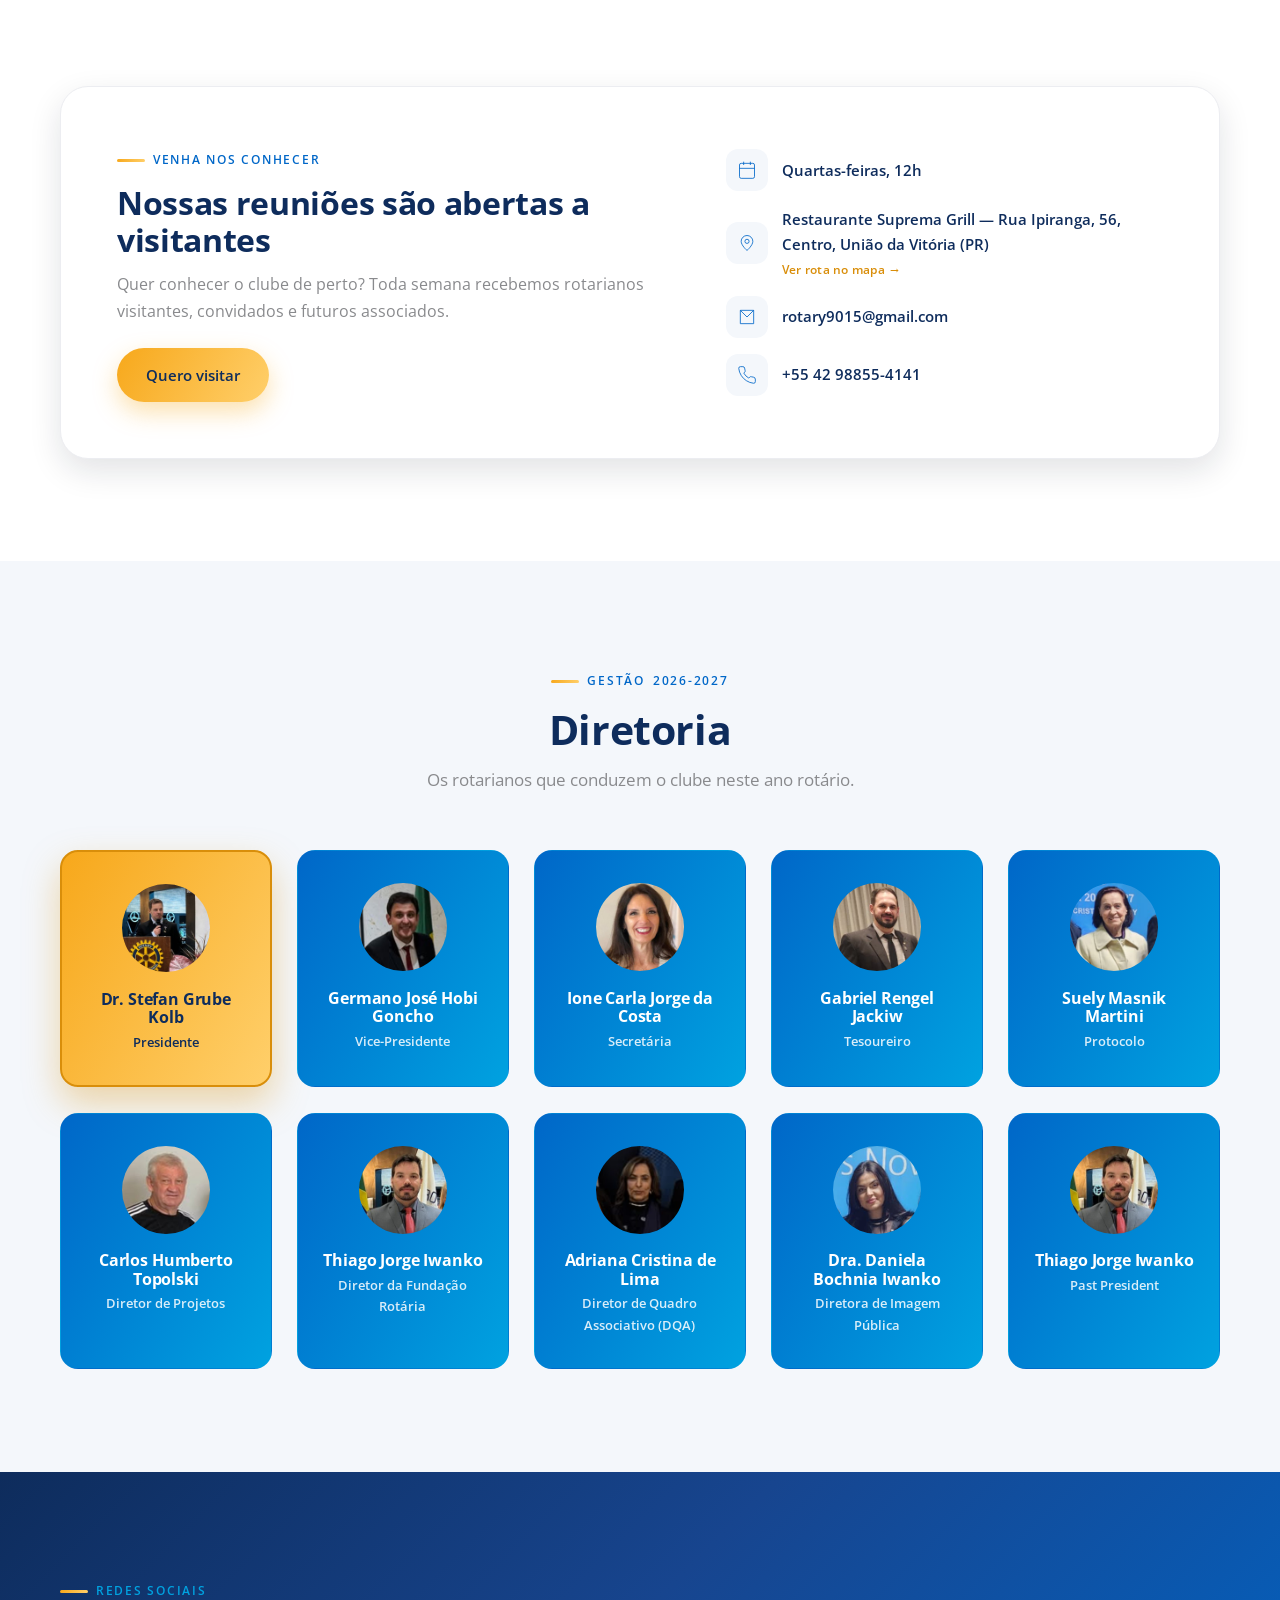
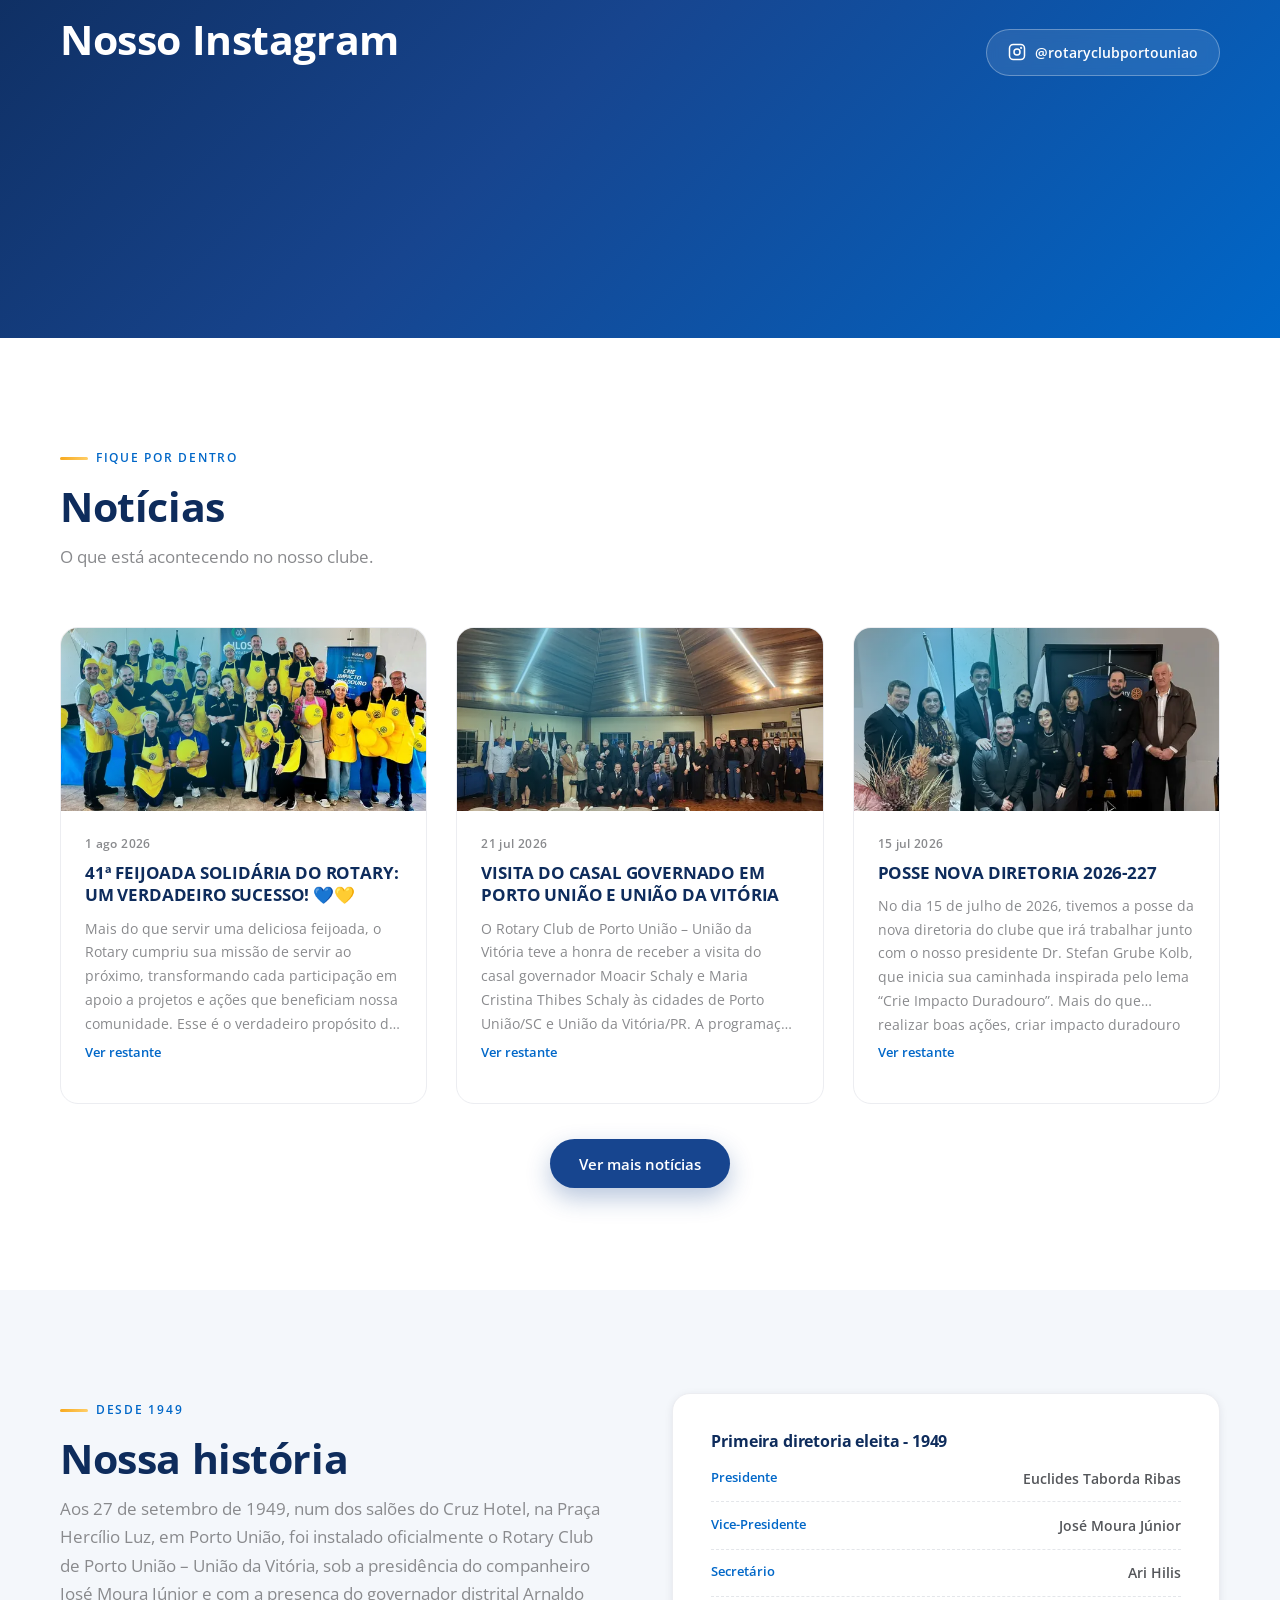
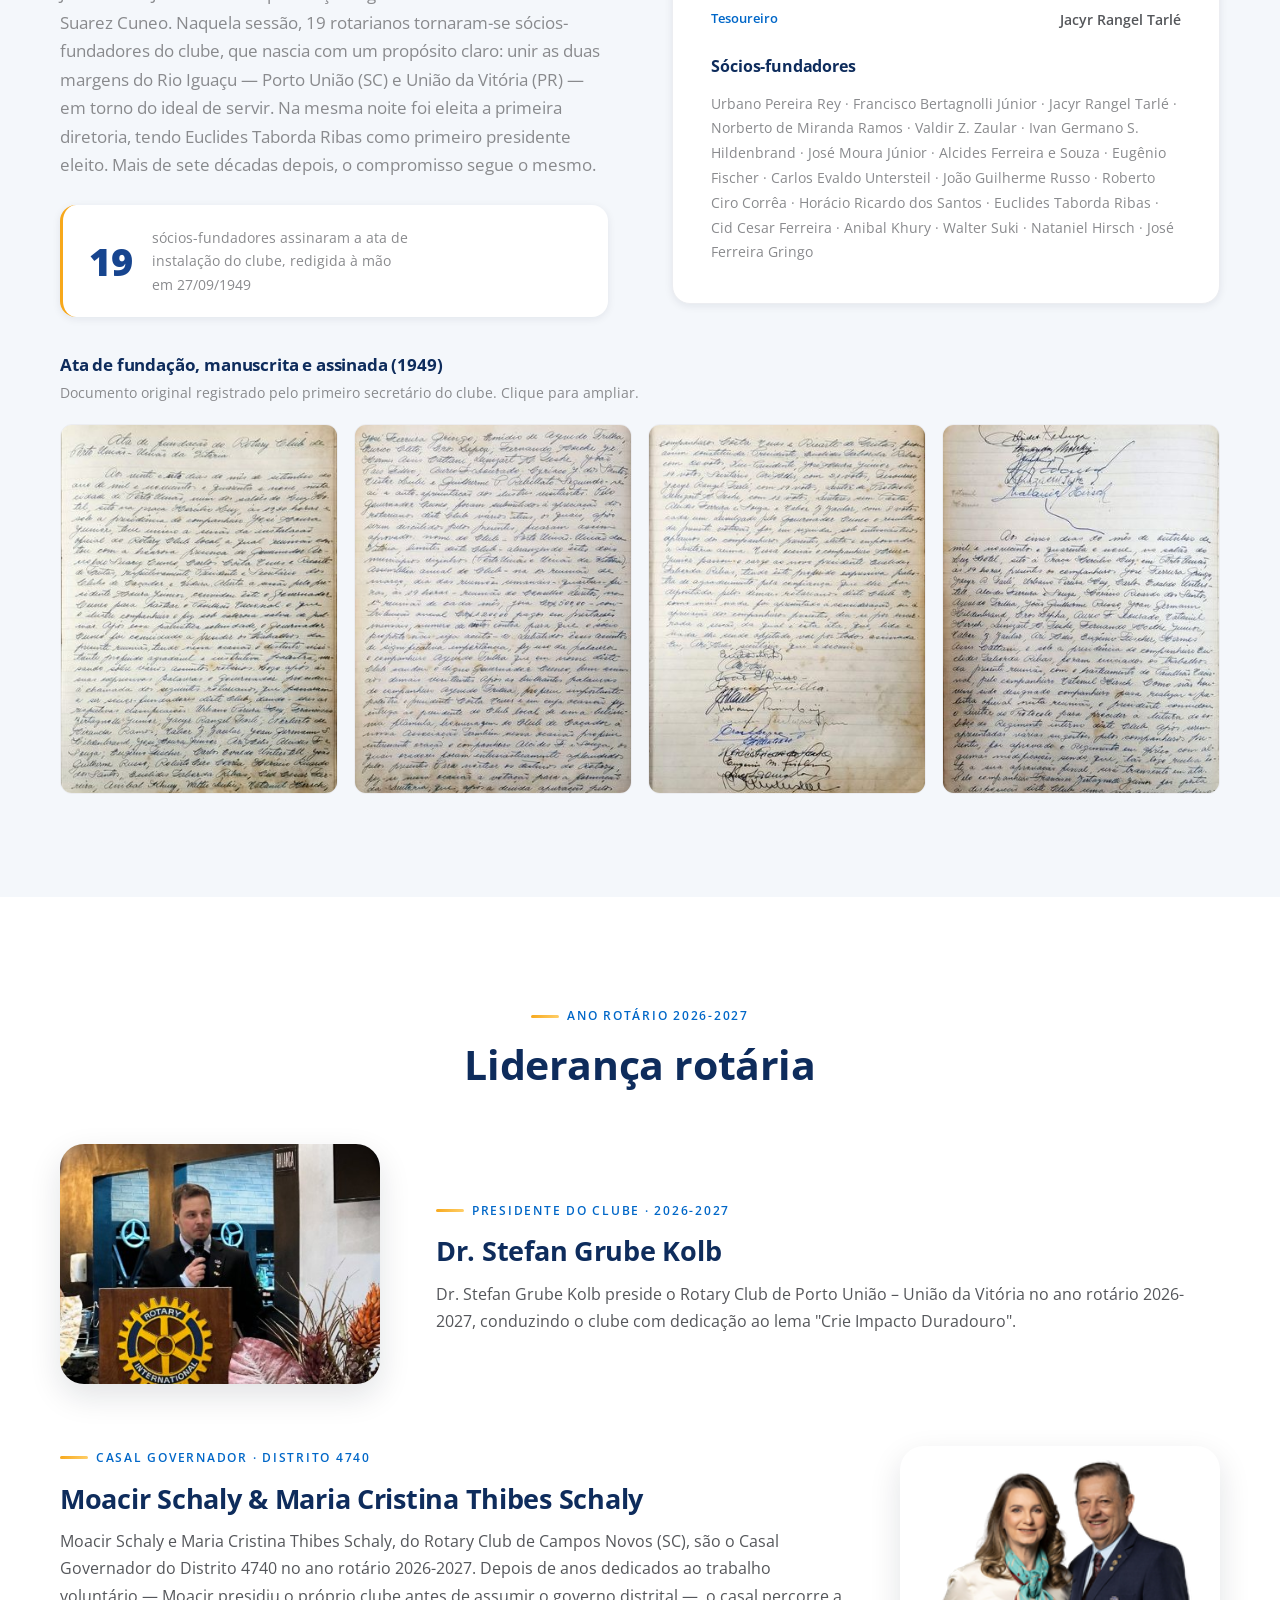
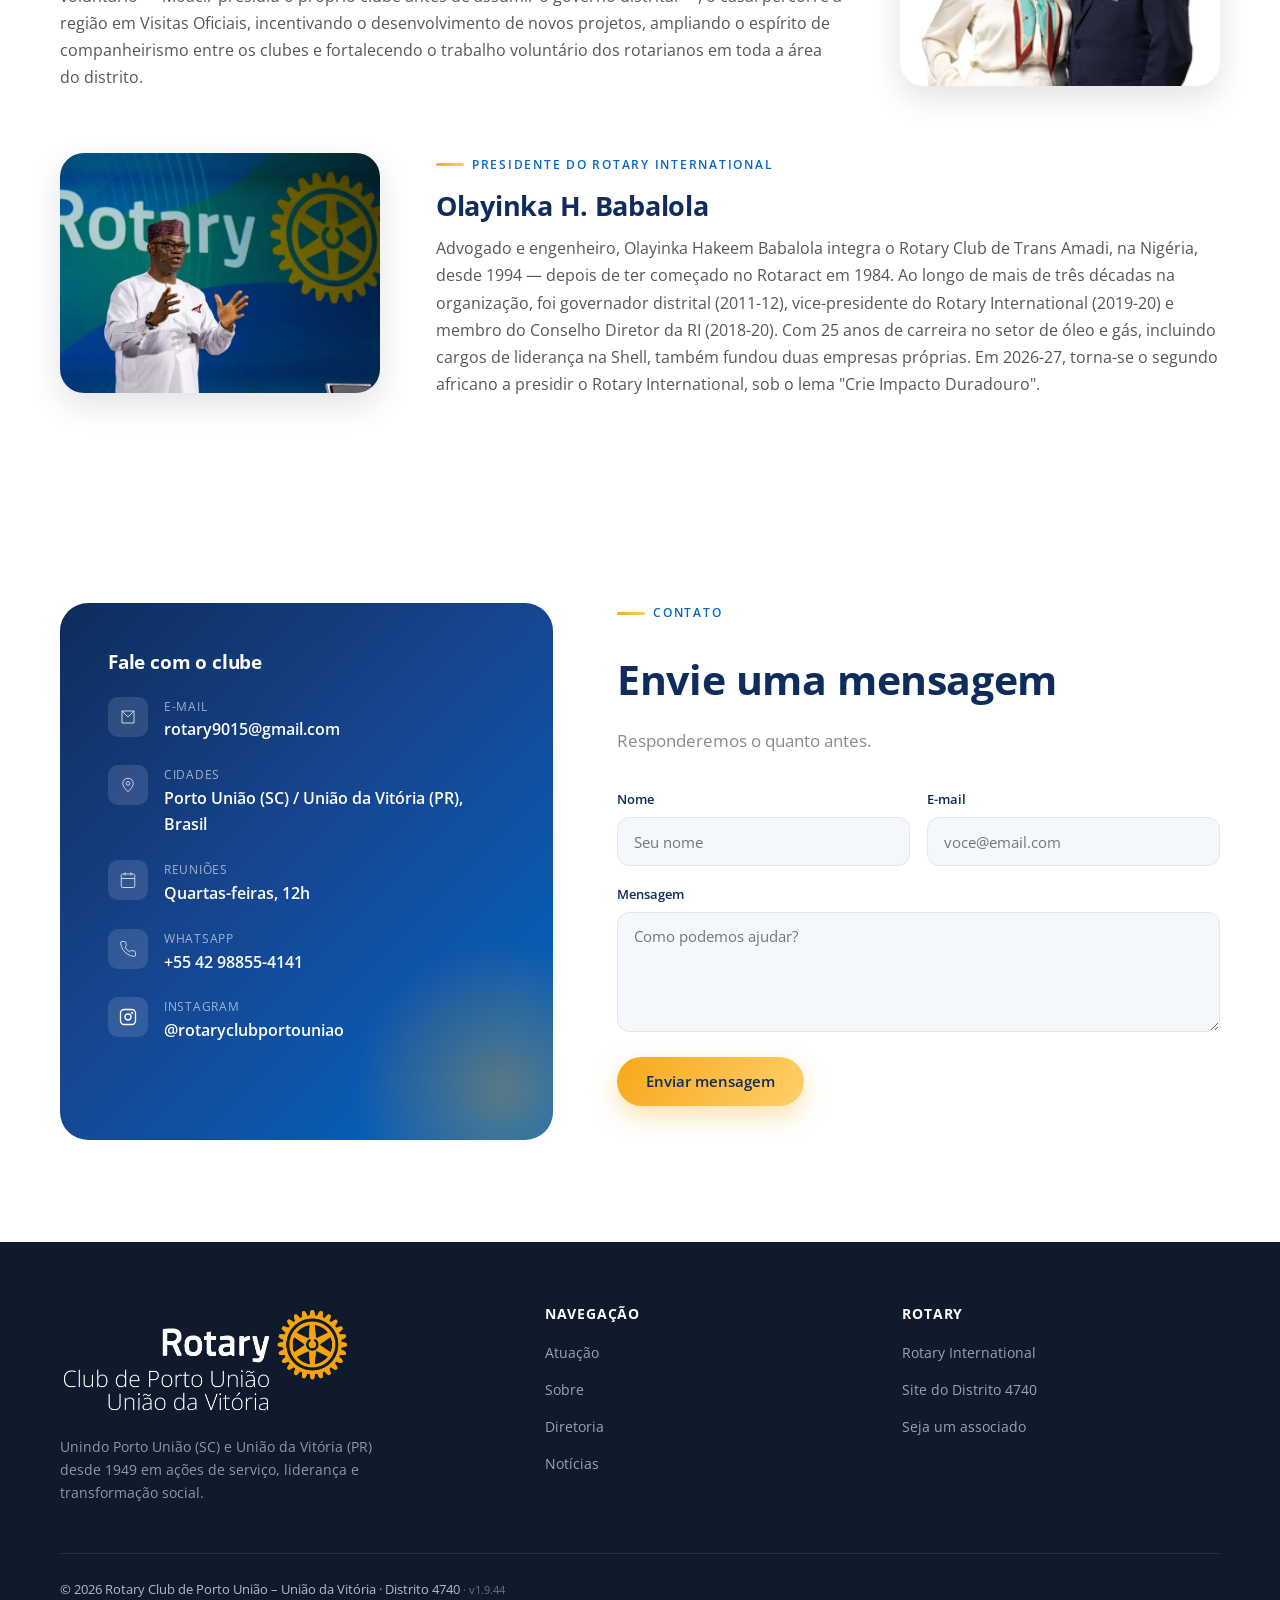
==== commit 6e07a3db: "Ajusta o italico no fallback e a proporcao real da roda do hero" ====
--- a/index.html
+++ b/index.html
@@ -37,7 +37,7 @@
 <link rel="preload" as="font" type="font/woff2" crossorigin href="https://fonts.gstatic.com/s/opensans/v44/memvYaGs126MiZpBA-UvWbX2vVnXBbObj2OVTS-muw.woff2">
 <link href="https://fonts.googleapis.com/css2?family=Open+Sans:ital,wght@0,400;0,600;0,700;0,800;1,400;1,800&display=swap" rel="stylesheet" media="print" onload="this.media='all'">
 <noscript><link href="https://fonts.googleapis.com/css2?family=Open+Sans:ital,wght@0,400;0,600;0,700;0,800;1,400;1,800&display=swap" rel="stylesheet"></noscript>
-<link rel="stylesheet" href="assets/css/style.css?v=1.9.43">
+<link rel="stylesheet" href="assets/css/style.css?v=1.9.44">
 
 <!-- Dados estruturados (Schema.org) para o Google -->
 <script type="application/ld+json">
@@ -183,7 +183,7 @@
 <section class="hero" id="topo">
   <!-- Marca d'agua decorativa (opacity 0.16). SVG: nitido em qualquer tamanho e
        ~3x menor que o PNG. Sem fetchpriority: nao deve competir com o conteudo. -->
-  <img class="hero-wheel" src="assets/img/wheel-icon.svg" alt="" width="512" height="512" decoding="async">
+  <img class="hero-wheel" src="assets/img/wheel-icon.svg" alt="" width="842" height="837" decoding="async">
   <div class="container">
     <div class="hero-inner">
       <div class="theme-row">
@@ -581,6 +581,6 @@
   <svg viewBox="0 0 24 24" fill="currentColor"><path d="M12.04 2C6.58 2 2.13 6.45 2.13 11.91c0 1.75.46 3.44 1.32 4.94L2.05 22l5.29-1.38a9.9 9.9 0 0 0 4.7 1.2h.01c5.46 0 9.91-4.45 9.91-9.91C21.96 6.45 17.5 2 12.04 2zm5.8 14.03c-.24.68-1.4 1.3-1.93 1.35-.5.05-1 .24-3.34-.7-2.82-1.13-4.63-4.02-4.77-4.2-.14-.19-1.14-1.52-1.14-2.9 0-1.37.72-2.05.97-2.33.26-.28.56-.35.75-.35h.53c.17 0 .4-.03.62.47.24.55.8 1.9.87 2.04.07.14.12.3.02.49-.1.19-.15.3-.3.47-.14.16-.3.36-.43.49-.14.14-.29.29-.13.57.17.28.75 1.24 1.62 2.01 1.12.99 2.06 1.3 2.34 1.45.28.14.44.12.6-.07.17-.19.72-.84.91-1.13.19-.28.38-.24.63-.14.26.09 1.63.77 1.91.91.28.14.47.21.53.33.07.12.07.68-.17 1.36z"/></svg>
 </a>
 
-<script src="assets/js/main.js?v=1.9.43"></script>
+<script src="assets/js/main.js?v=1.9.44"></script>
 </body>
 </html>
--- a/assets/css/style.css
+++ b/assets/css/style.css
@@ -22,6 +22,16 @@
   size-adjust: 106.1%;
   ascent-override: 100.9%;
   descent-override: 27.3%;
+  line-gap-override: 0%;
+}
+@font-face {
+  font-family: 'Open Sans Fallback';
+  src: local('Arial Bold Italic'), local('Arial-BoldItalicMT'), local('Arial Italic'), local('Liberation Sans Bold Italic');
+  font-weight: 600 800;
+  font-style: italic;
+  size-adjust: 95.3%;
+  ascent-override: 112.3%;
+  descent-override: 30.4%;
   line-gap-override: 0%;
 }
 
@@ -399,8 +409,12 @@
   top: 50%;
   transform: translateY(-50%);
   width: min(46vw, 620px);
-  height: min(46vw, 620px);
-  aspect-ratio: 1;
+  /* altura derivada da largura pela proporcao real do SVG (84,21 / 83,66):
+     antes o aspect-ratio 1 divergia do viewBox e a roda se reposicionava
+     quando o hero mudava de altura, contando como salto de layout. */
+  height: auto;
+  aspect-ratio: 84.20572 / 83.655936;
+  contain: layout paint;
   opacity: 0.16;
   animation: spin 90s linear infinite;
 }
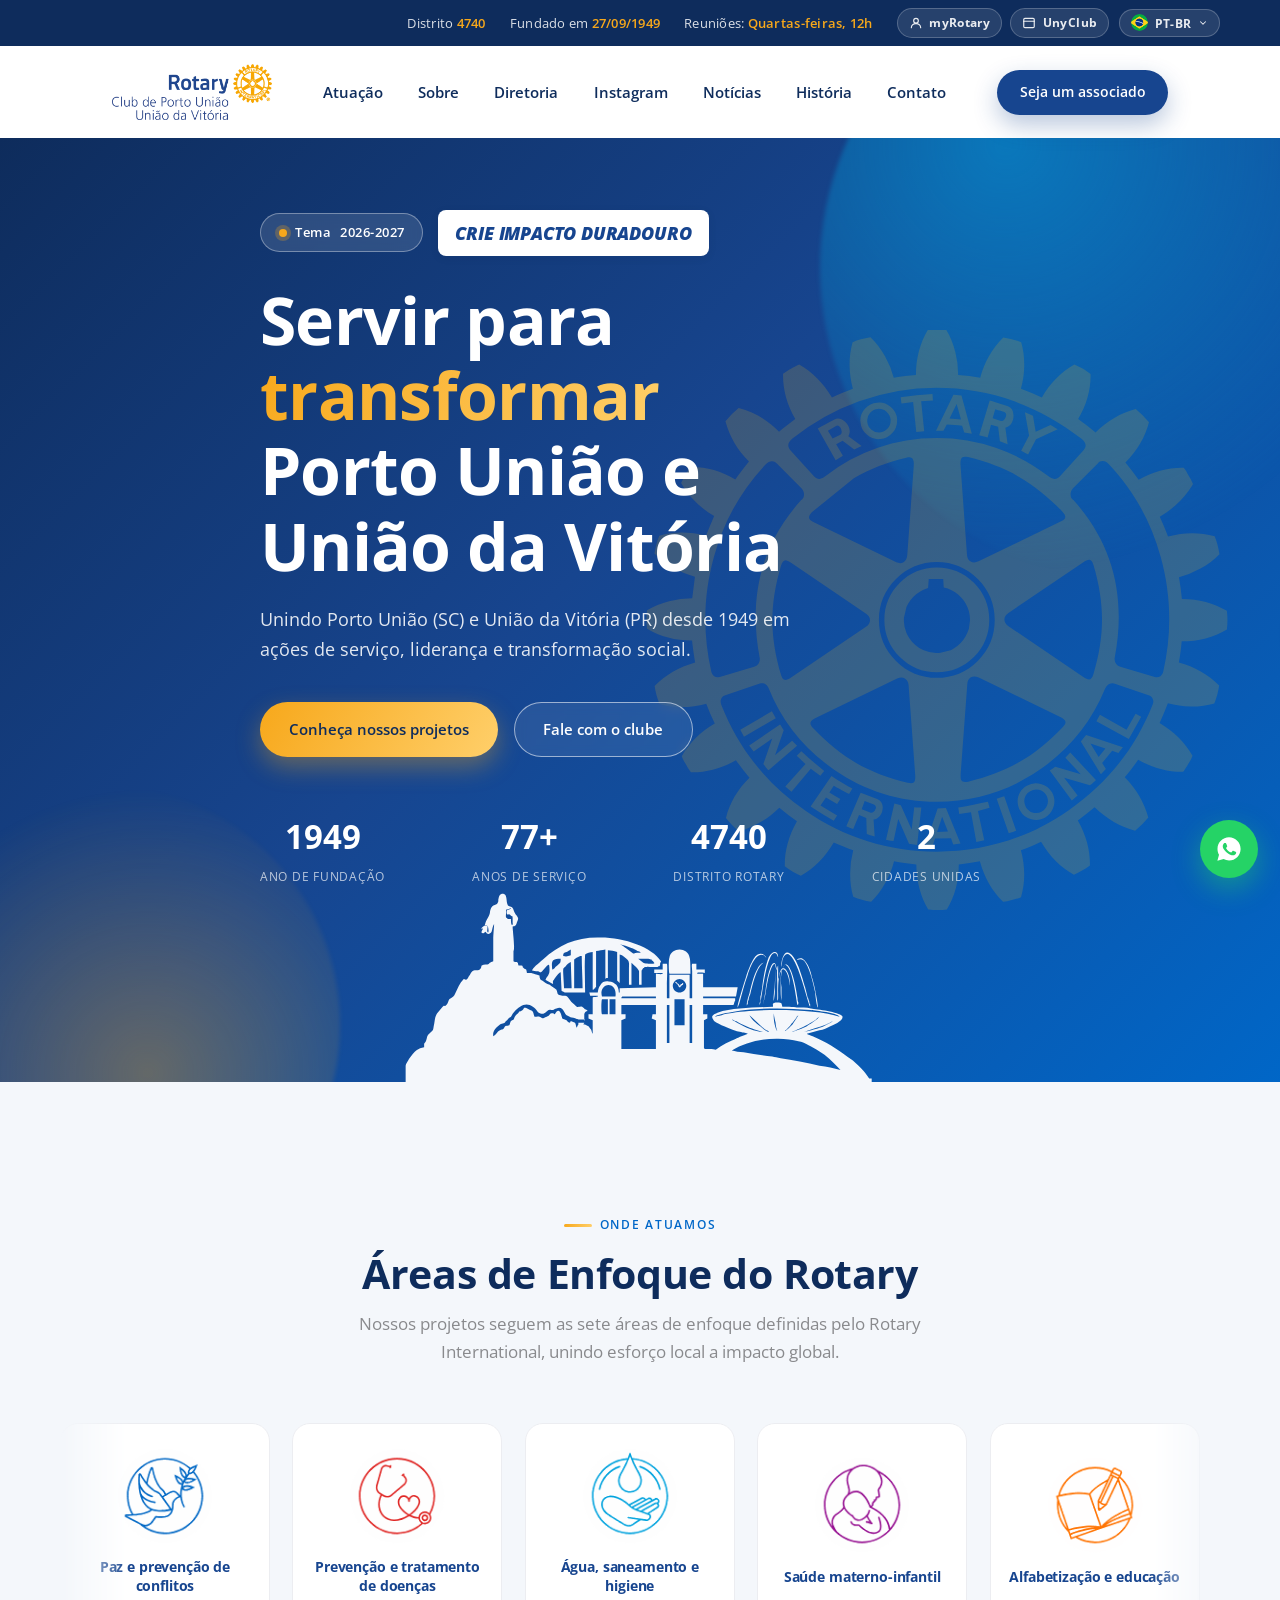
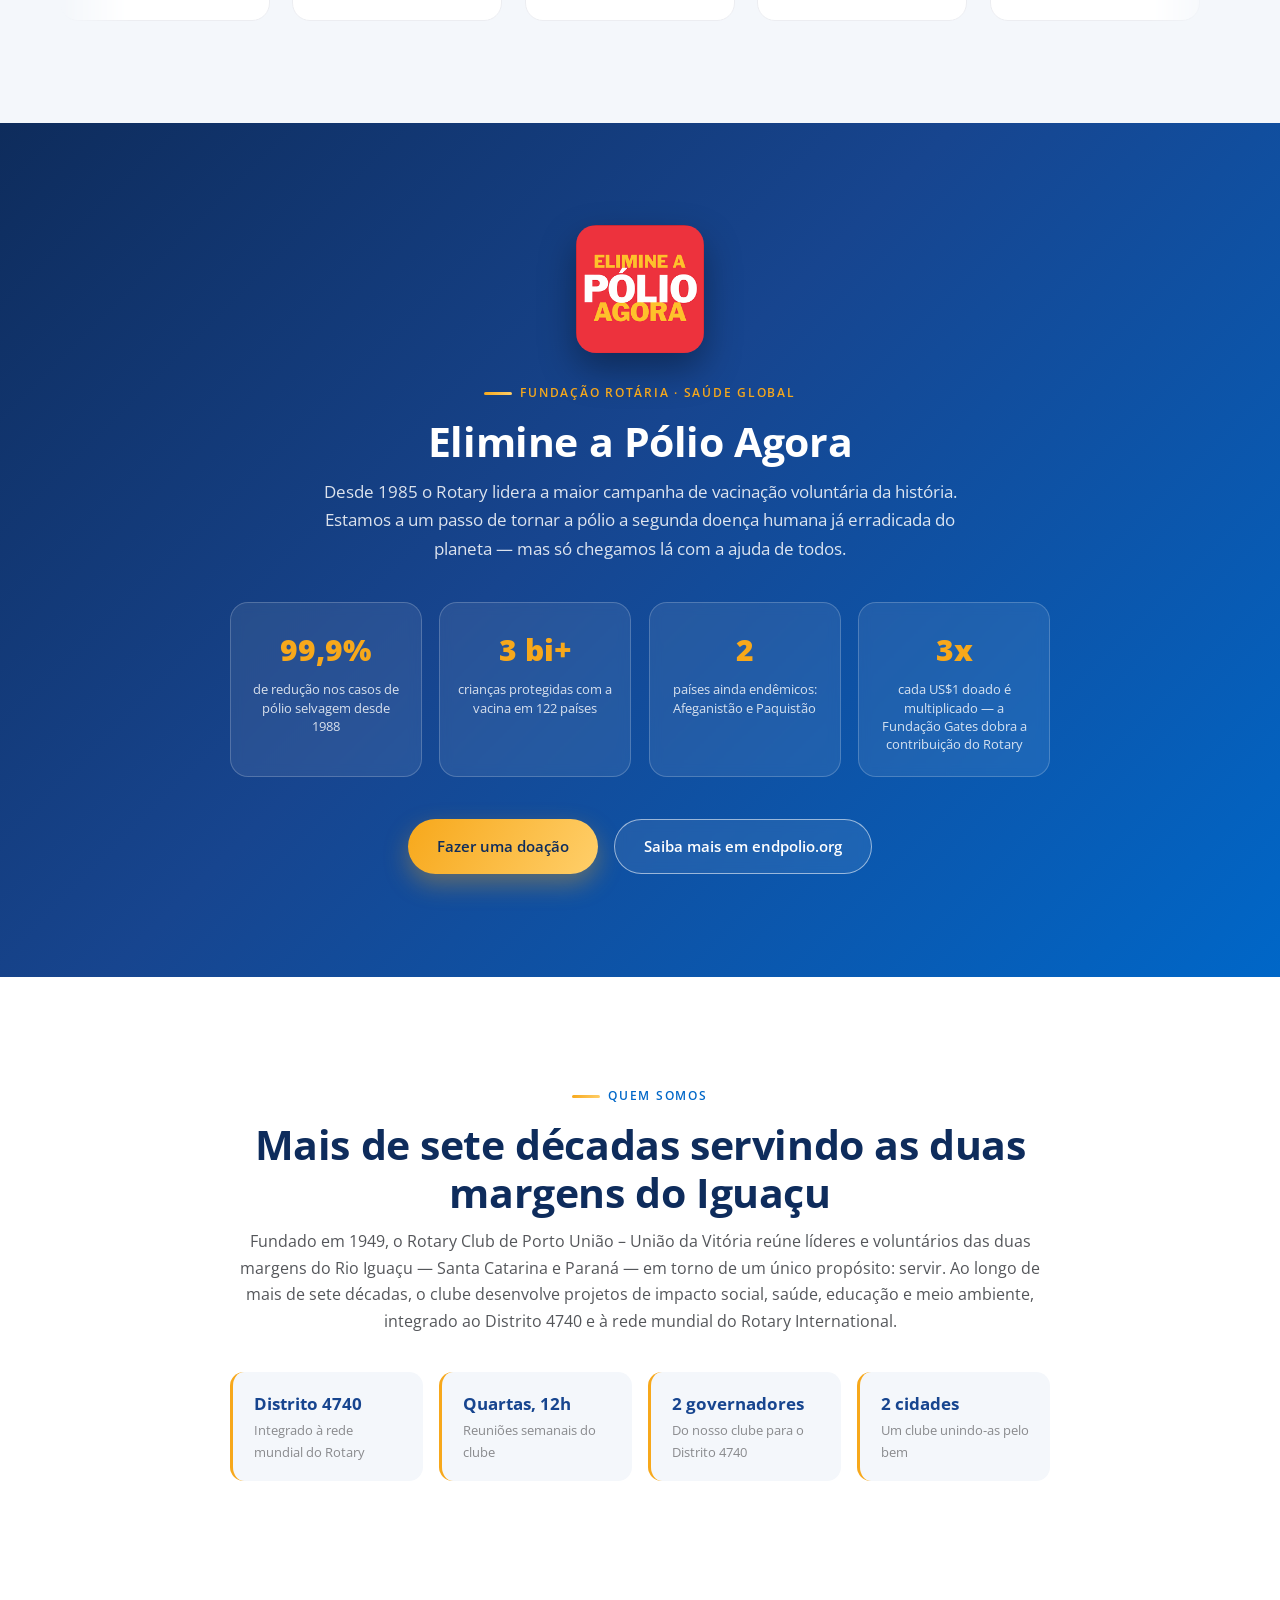
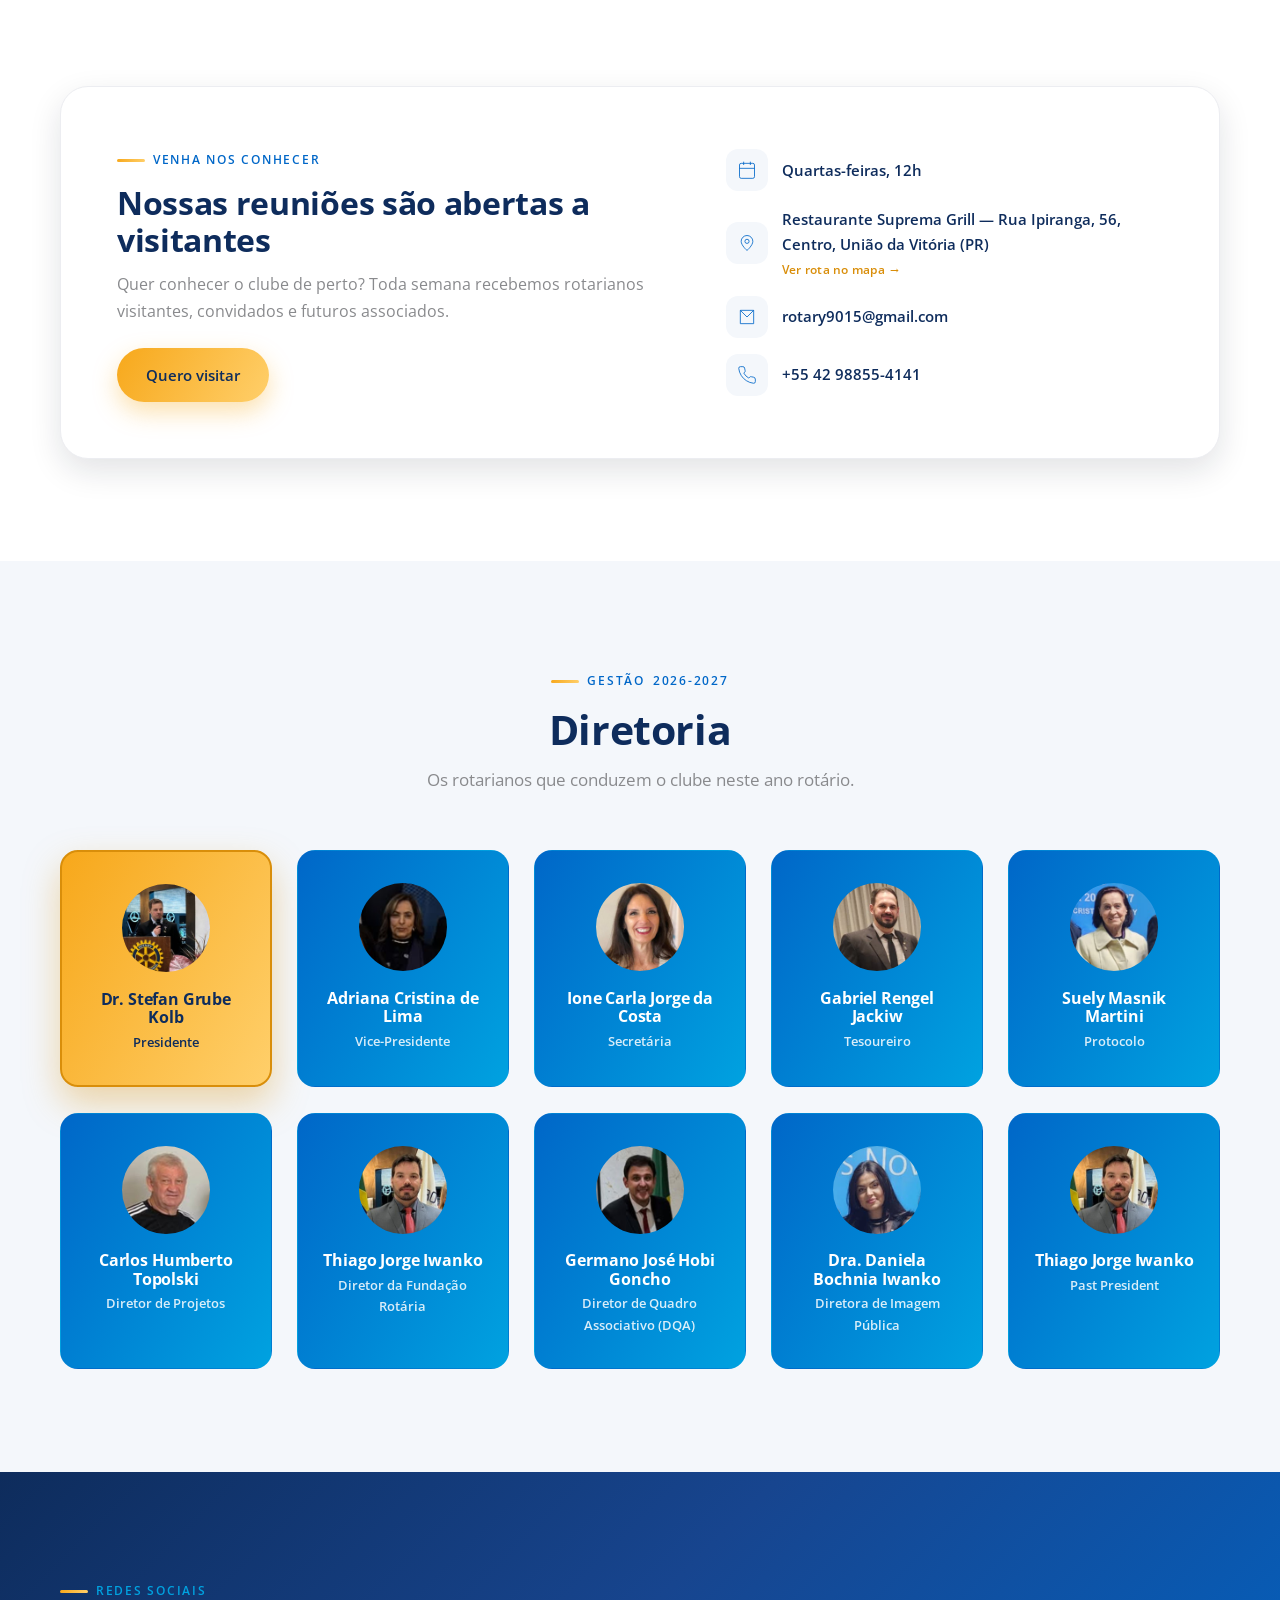
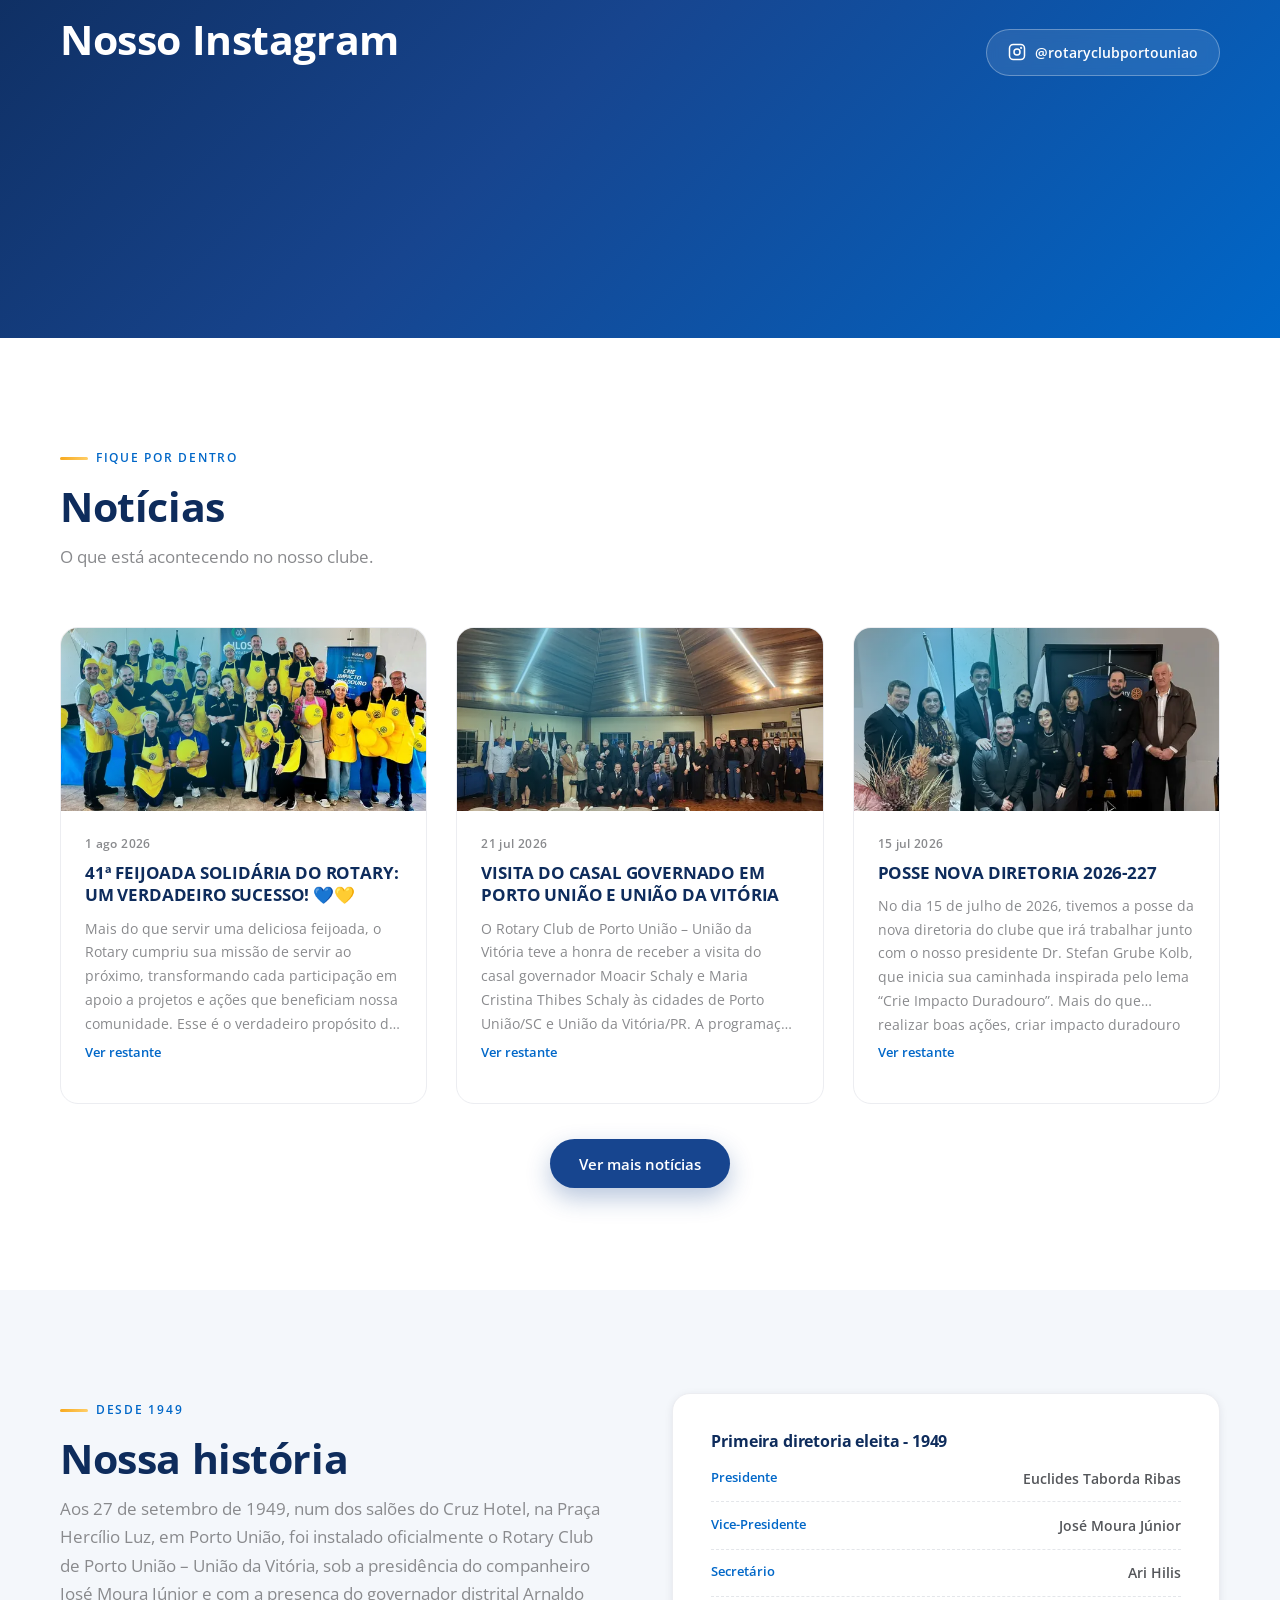
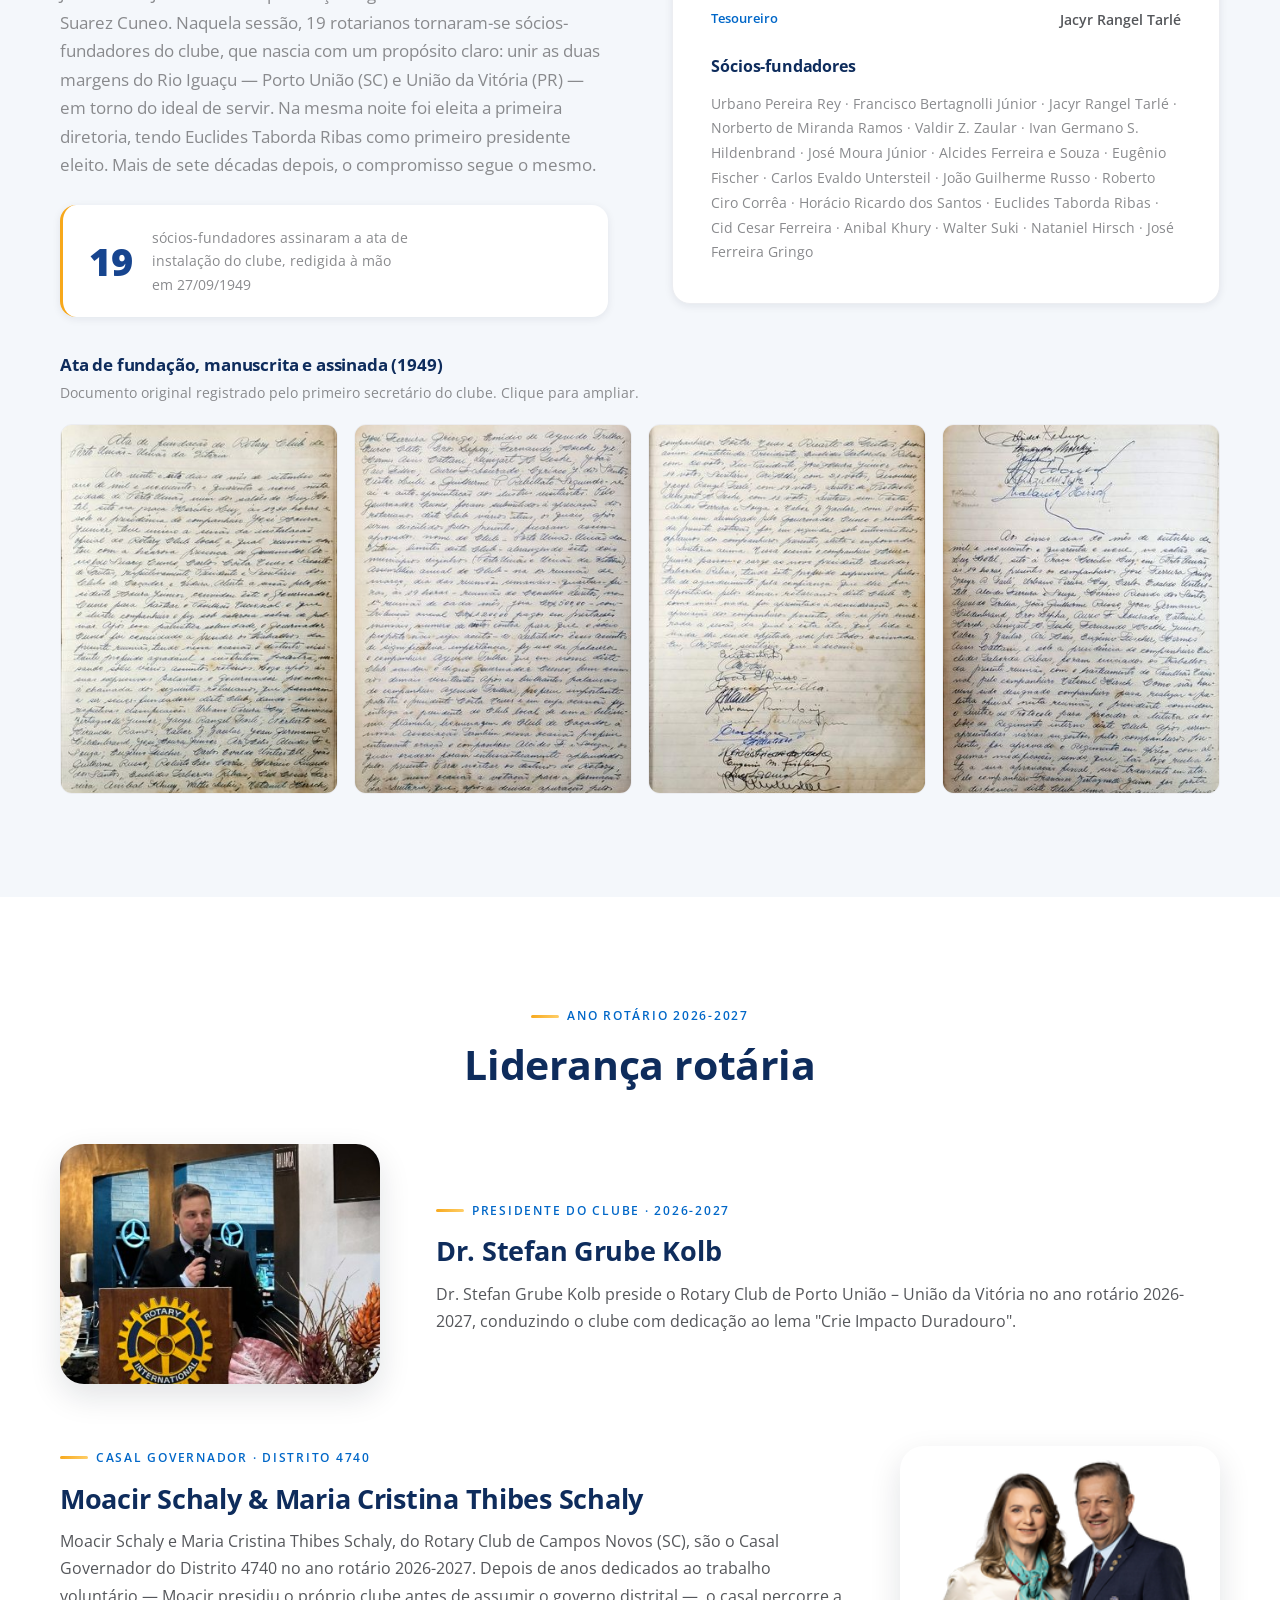
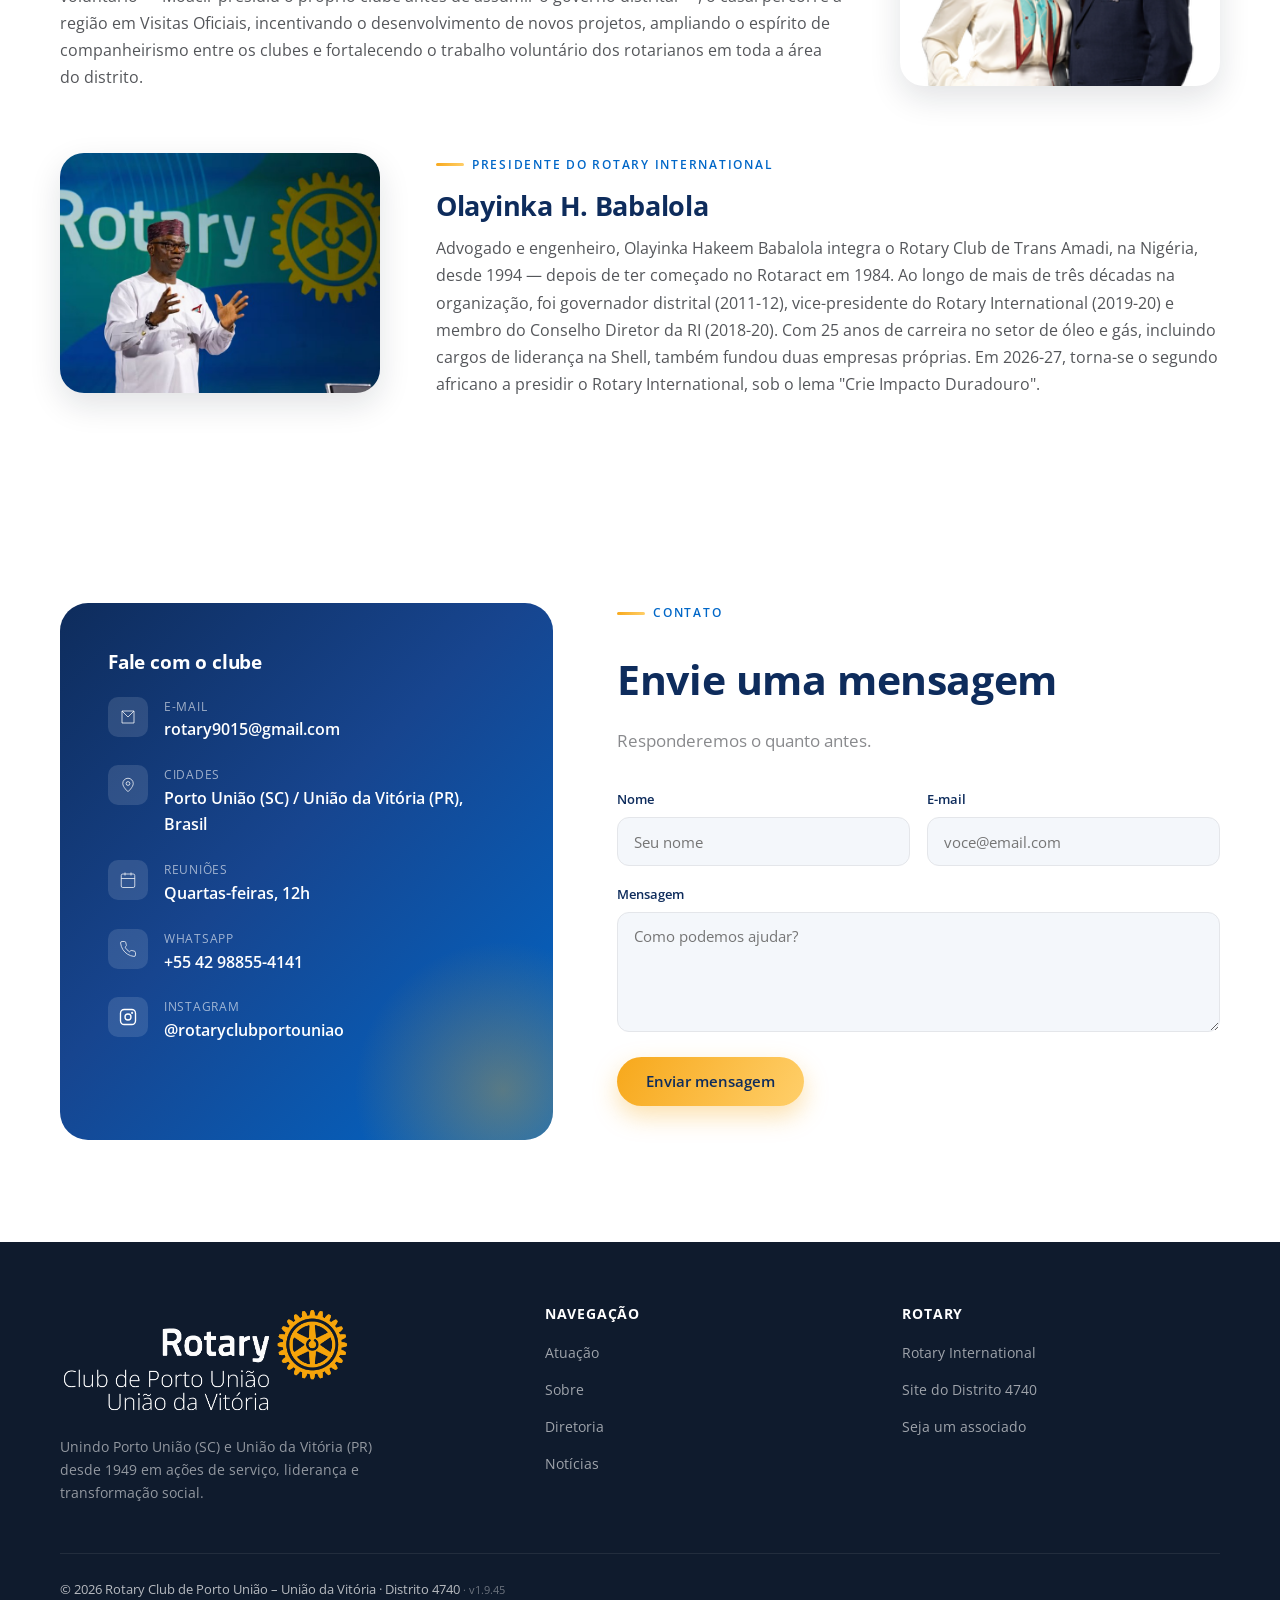
==== commit 3b624adc: "Corrige diretoria: Adriana na vice-presidencia, Germano na DQA, e 2 governadores" ====
--- a/index.html
+++ b/index.html
@@ -37,7 +37,7 @@
 <link rel="preload" as="font" type="font/woff2" crossorigin href="https://fonts.gstatic.com/s/opensans/v44/memvYaGs126MiZpBA-UvWbX2vVnXBbObj2OVTS-muw.woff2">
 <link href="https://fonts.googleapis.com/css2?family=Open+Sans:ital,wght@0,400;0,600;0,700;0,800;1,400;1,800&display=swap" rel="stylesheet" media="print" onload="this.media='all'">
 <noscript><link href="https://fonts.googleapis.com/css2?family=Open+Sans:ital,wght@0,400;0,600;0,700;0,800;1,400;1,800&display=swap" rel="stylesheet"></noscript>
-<link rel="stylesheet" href="assets/css/style.css?v=1.9.44">
+<link rel="stylesheet" href="assets/css/style.css?v=1.9.45">
 
 <!-- Dados estruturados (Schema.org) para o Google -->
 <script type="application/ld+json">
@@ -269,7 +269,7 @@
         <div class="about-facts">
           <div class="fact-card"><div class="fk" data-i18n="about.fact1.k">Distrito 4740</div><div class="fv" data-i18n="about.fact1.v">Integrado à rede mundial do Rotary</div></div>
           <div class="fact-card"><div class="fk" data-i18n="about.fact2.k">Quartas, 12h</div><div class="fv" data-i18n="about.fact2.v">Reuniões semanais do clube</div></div>
-          <div class="fact-card"><div class="fk" data-i18n="about.fact3.k">3 governadores</div><div class="fv" data-i18n="about.fact3.v">Do nosso clube para o Distrito 4740</div></div>
+          <div class="fact-card"><div class="fk" data-i18n="about.fact3.k">2 governadores</div><div class="fv" data-i18n="about.fact3.v">Do nosso clube para o Distrito 4740</div></div>
           <div class="fact-card"><div class="fk" data-i18n="about.fact4.k">2 cidades</div><div class="fv" data-i18n="about.fact4.v">Um clube unindo-as pelo bem</div></div>
         </div>
       </div>
@@ -581,6 +581,6 @@
   <svg viewBox="0 0 24 24" fill="currentColor"><path d="M12.04 2C6.58 2 2.13 6.45 2.13 11.91c0 1.75.46 3.44 1.32 4.94L2.05 22l5.29-1.38a9.9 9.9 0 0 0 4.7 1.2h.01c5.46 0 9.91-4.45 9.91-9.91C21.96 6.45 17.5 2 12.04 2zm5.8 14.03c-.24.68-1.4 1.3-1.93 1.35-.5.05-1 .24-3.34-.7-2.82-1.13-4.63-4.02-4.77-4.2-.14-.19-1.14-1.52-1.14-2.9 0-1.37.72-2.05.97-2.33.26-.28.56-.35.75-.35h.53c.17 0 .4-.03.62.47.24.55.8 1.9.87 2.04.07.14.12.3.02.49-.1.19-.15.3-.3.47-.14.16-.3.36-.43.49-.14.14-.29.29-.13.57.17.28.75 1.24 1.62 2.01 1.12.99 2.06 1.3 2.34 1.45.28.14.44.12.6-.07.17-.19.72-.84.91-1.13.19-.28.38-.24.63-.14.26.09 1.63.77 1.91.91.28.14.47.21.53.33.07.12.07.68-.17 1.36z"/></svg>
 </a>
 
-<script src="assets/js/main.js?v=1.9.44"></script>
+<script src="assets/js/main.js?v=1.9.45"></script>
 </body>
 </html>
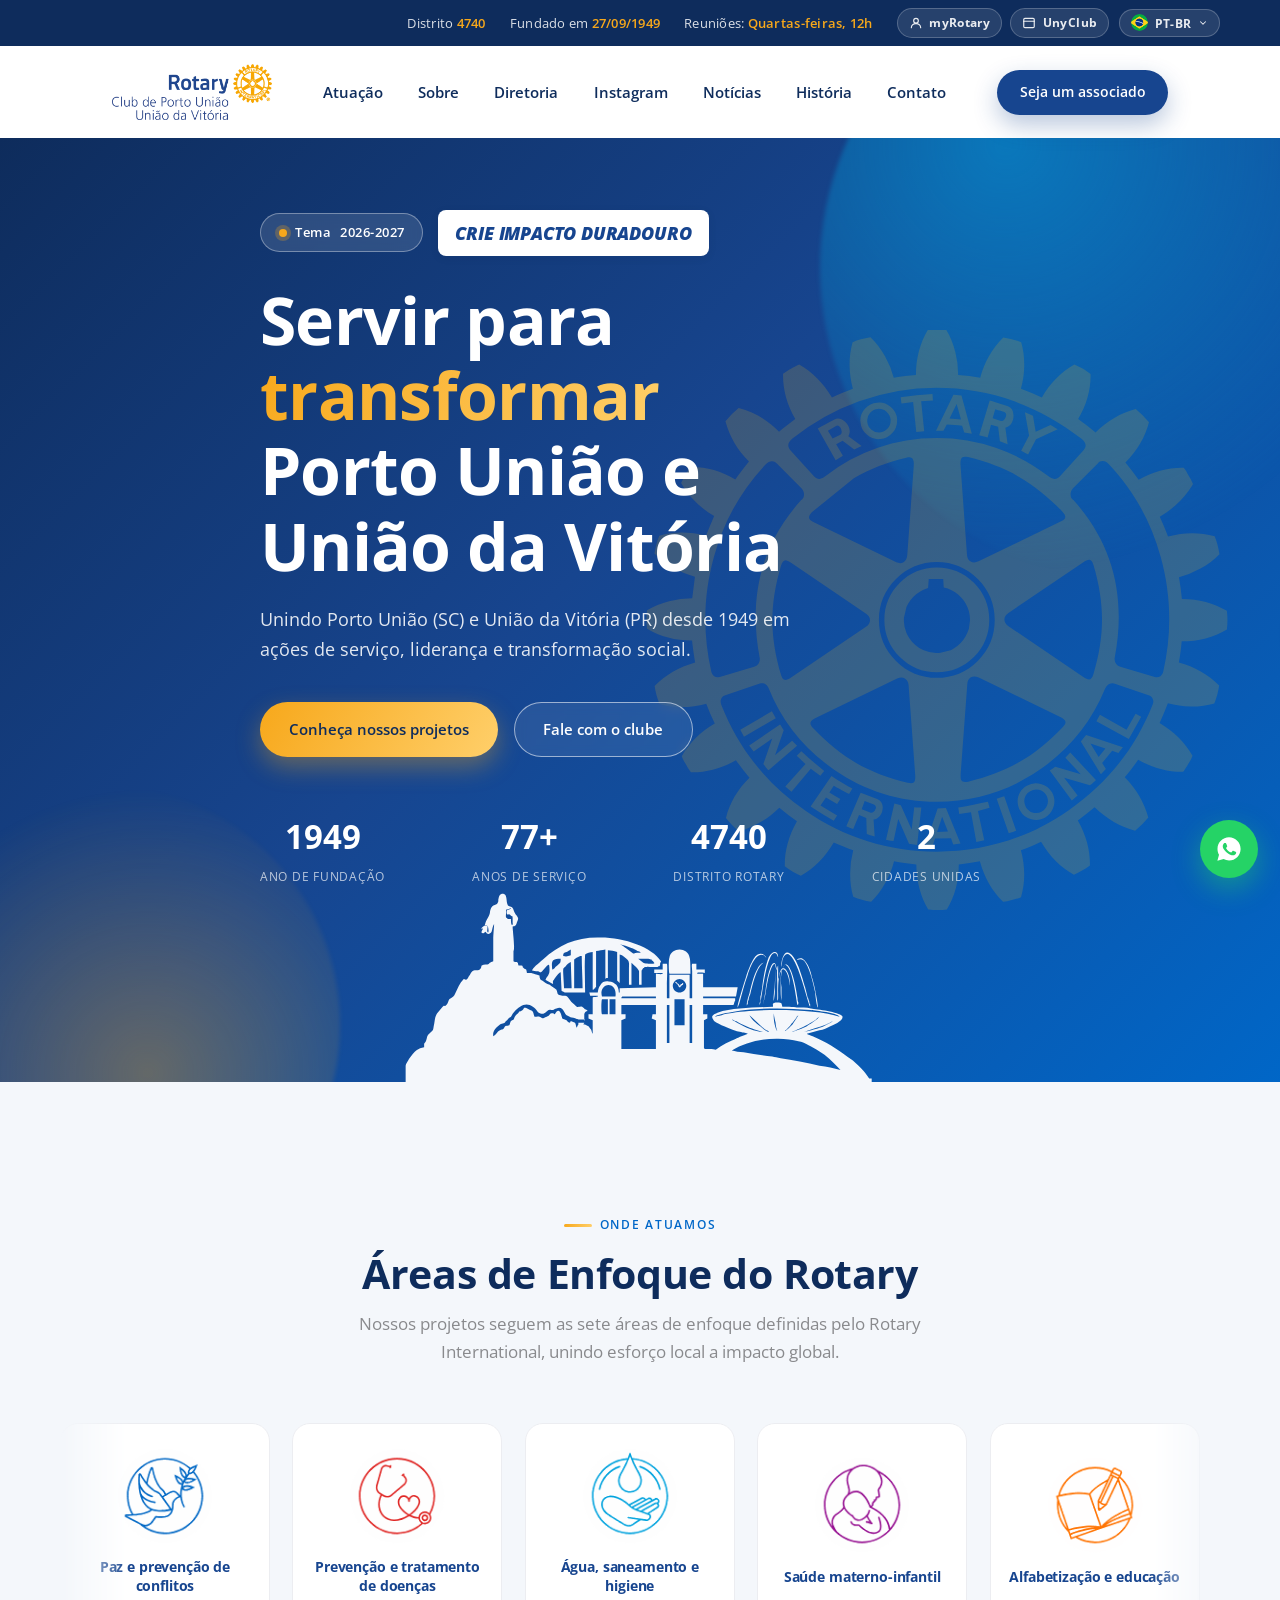
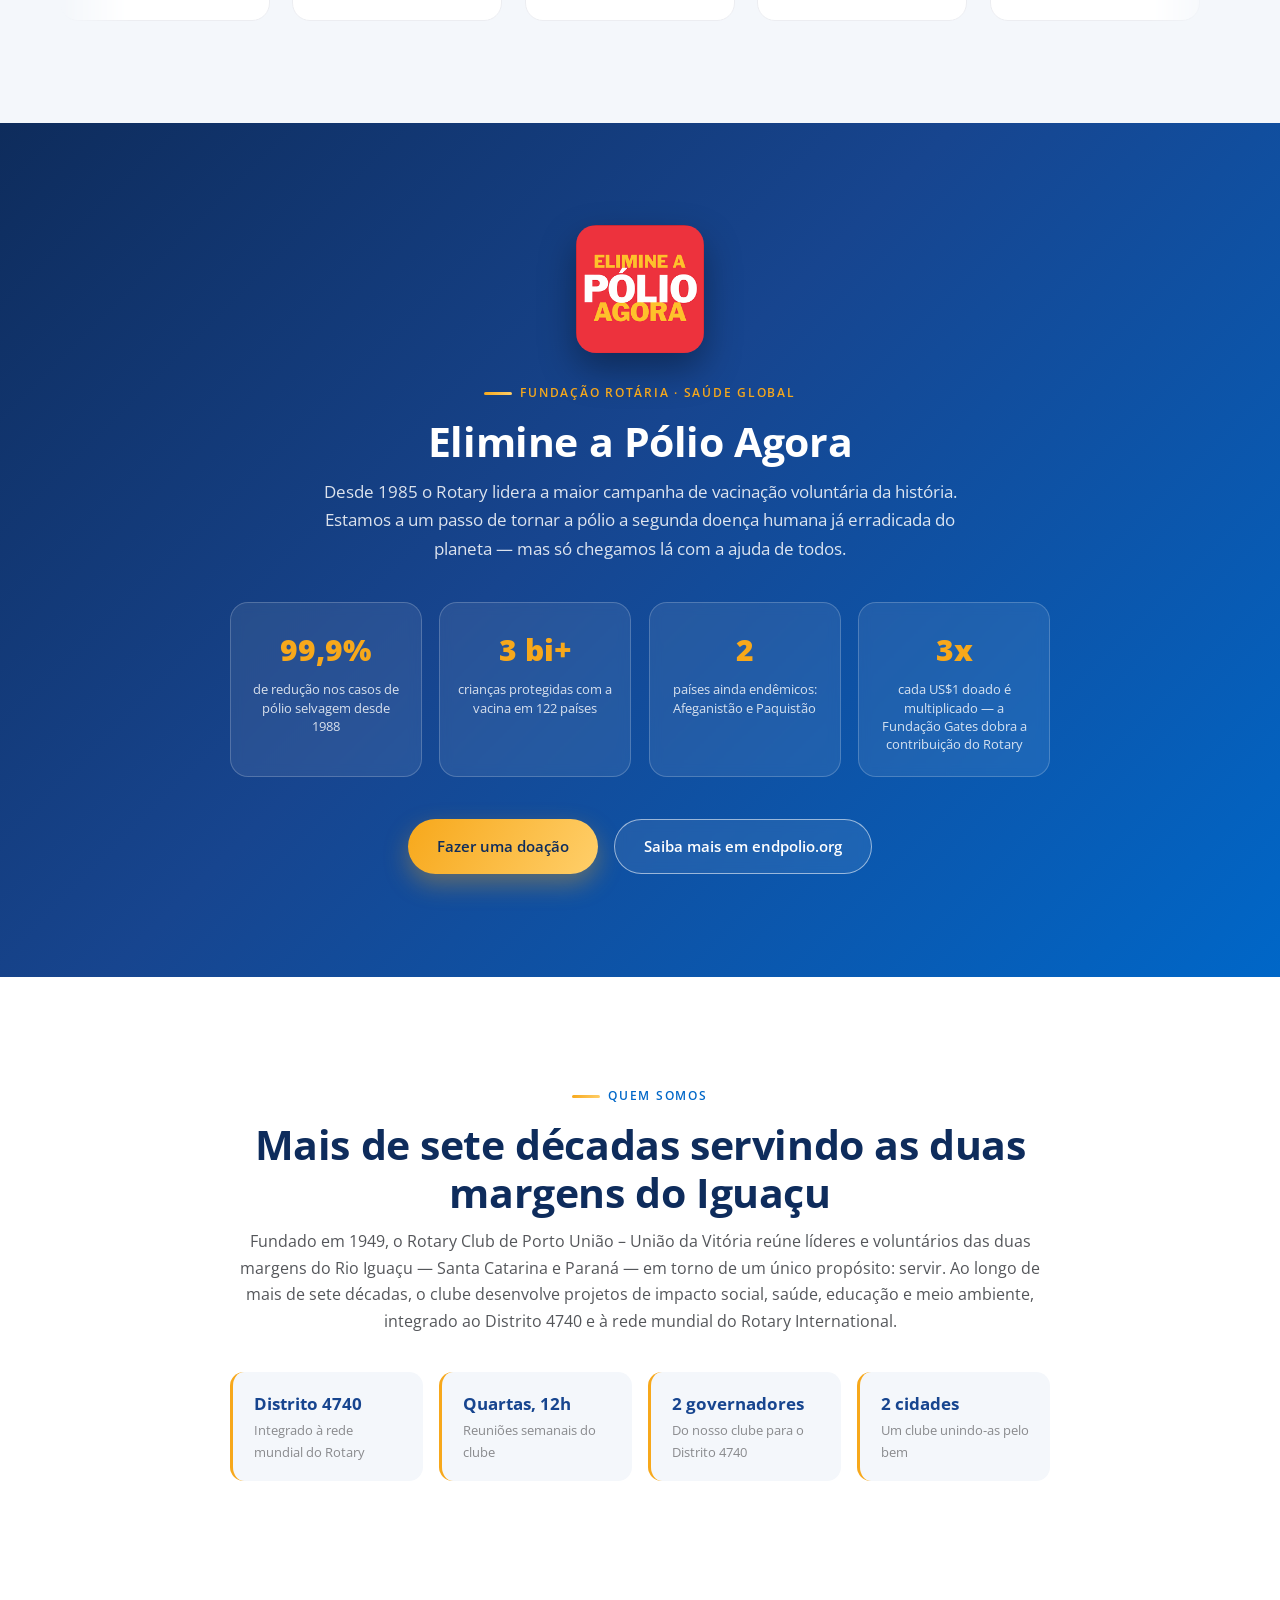
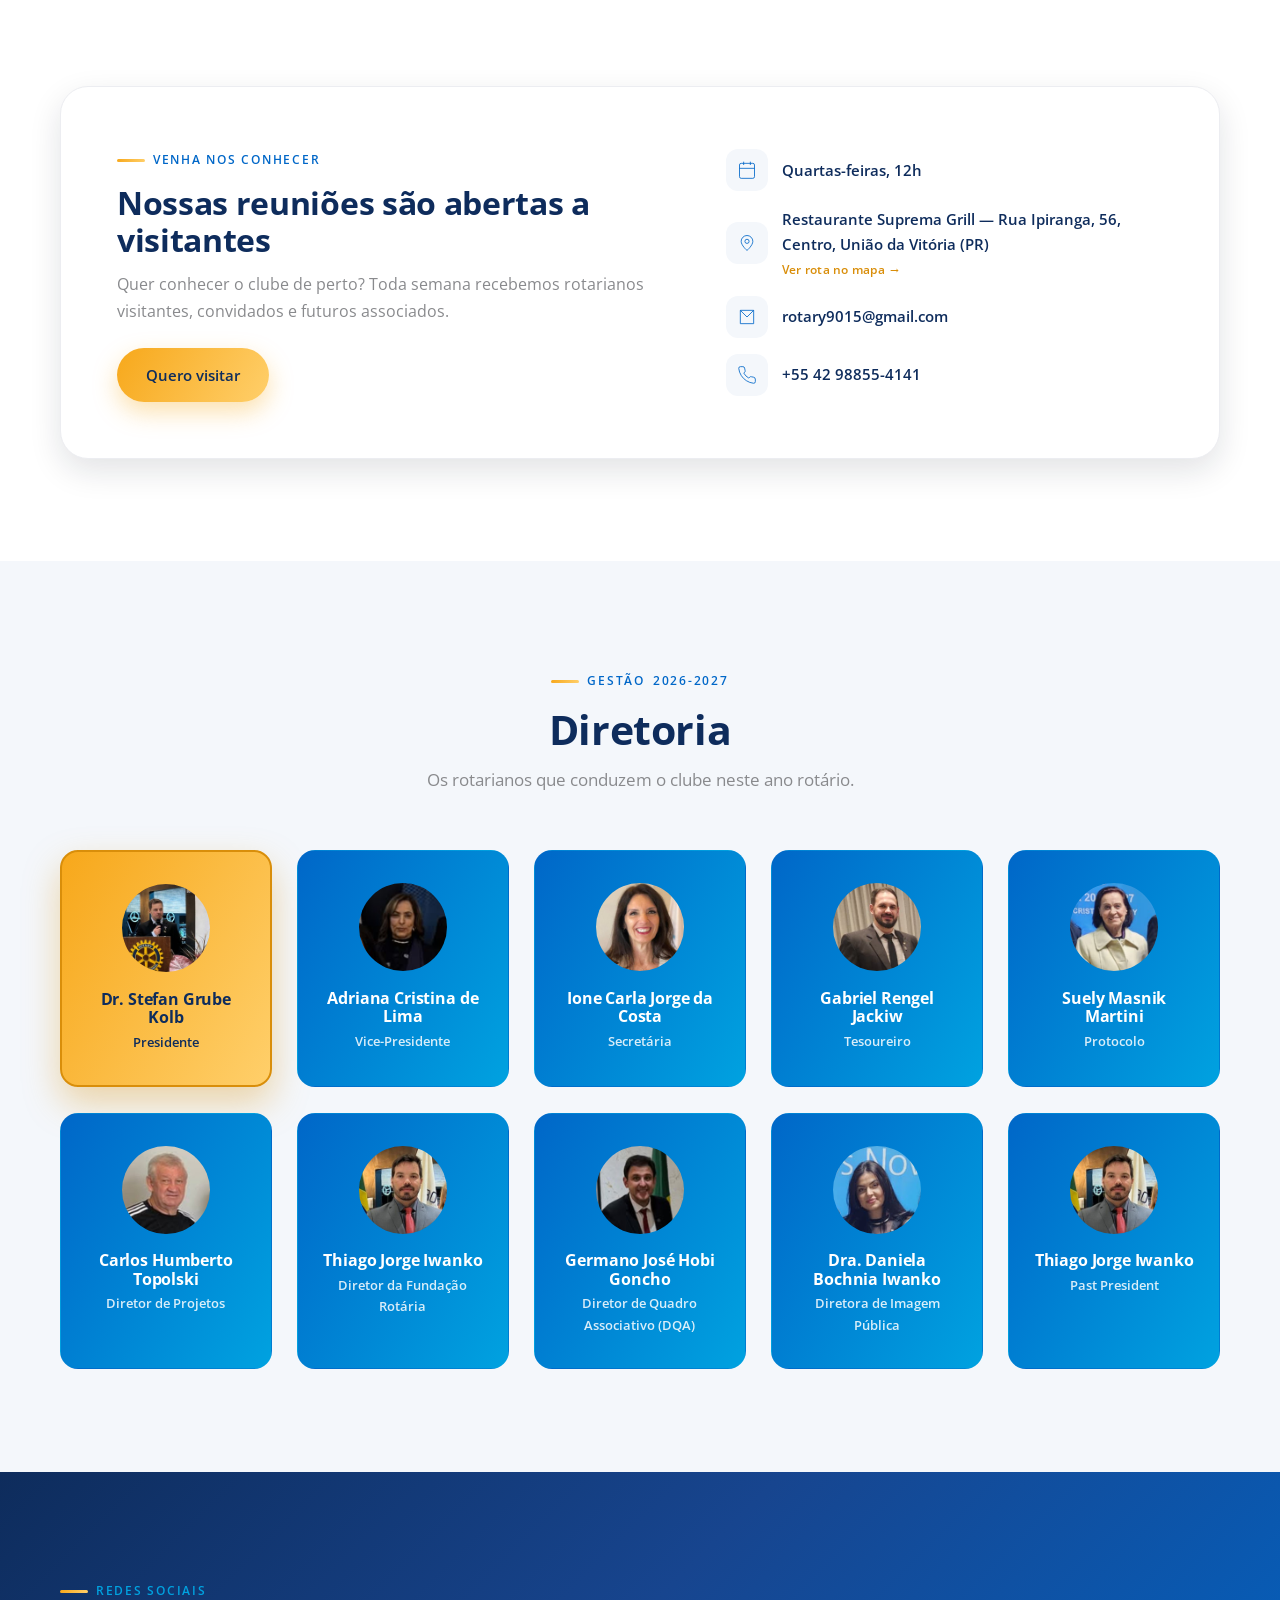
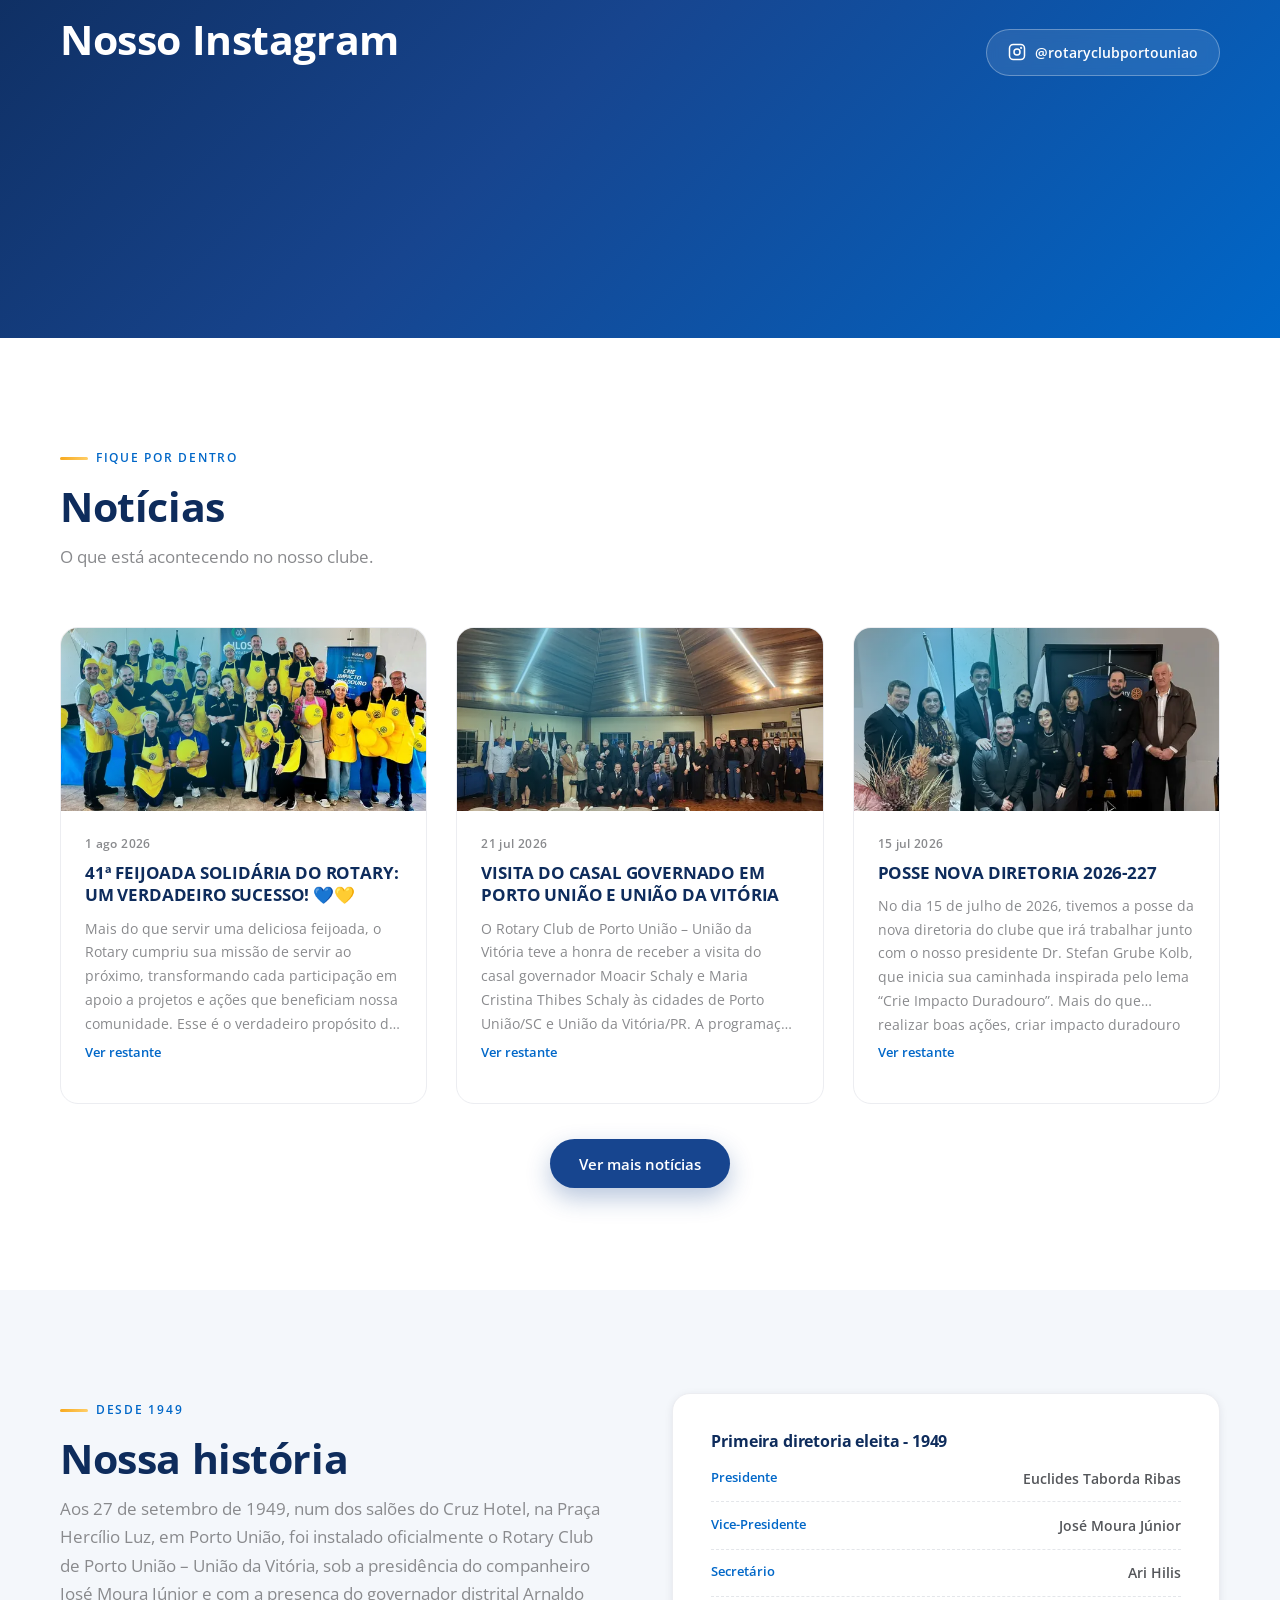
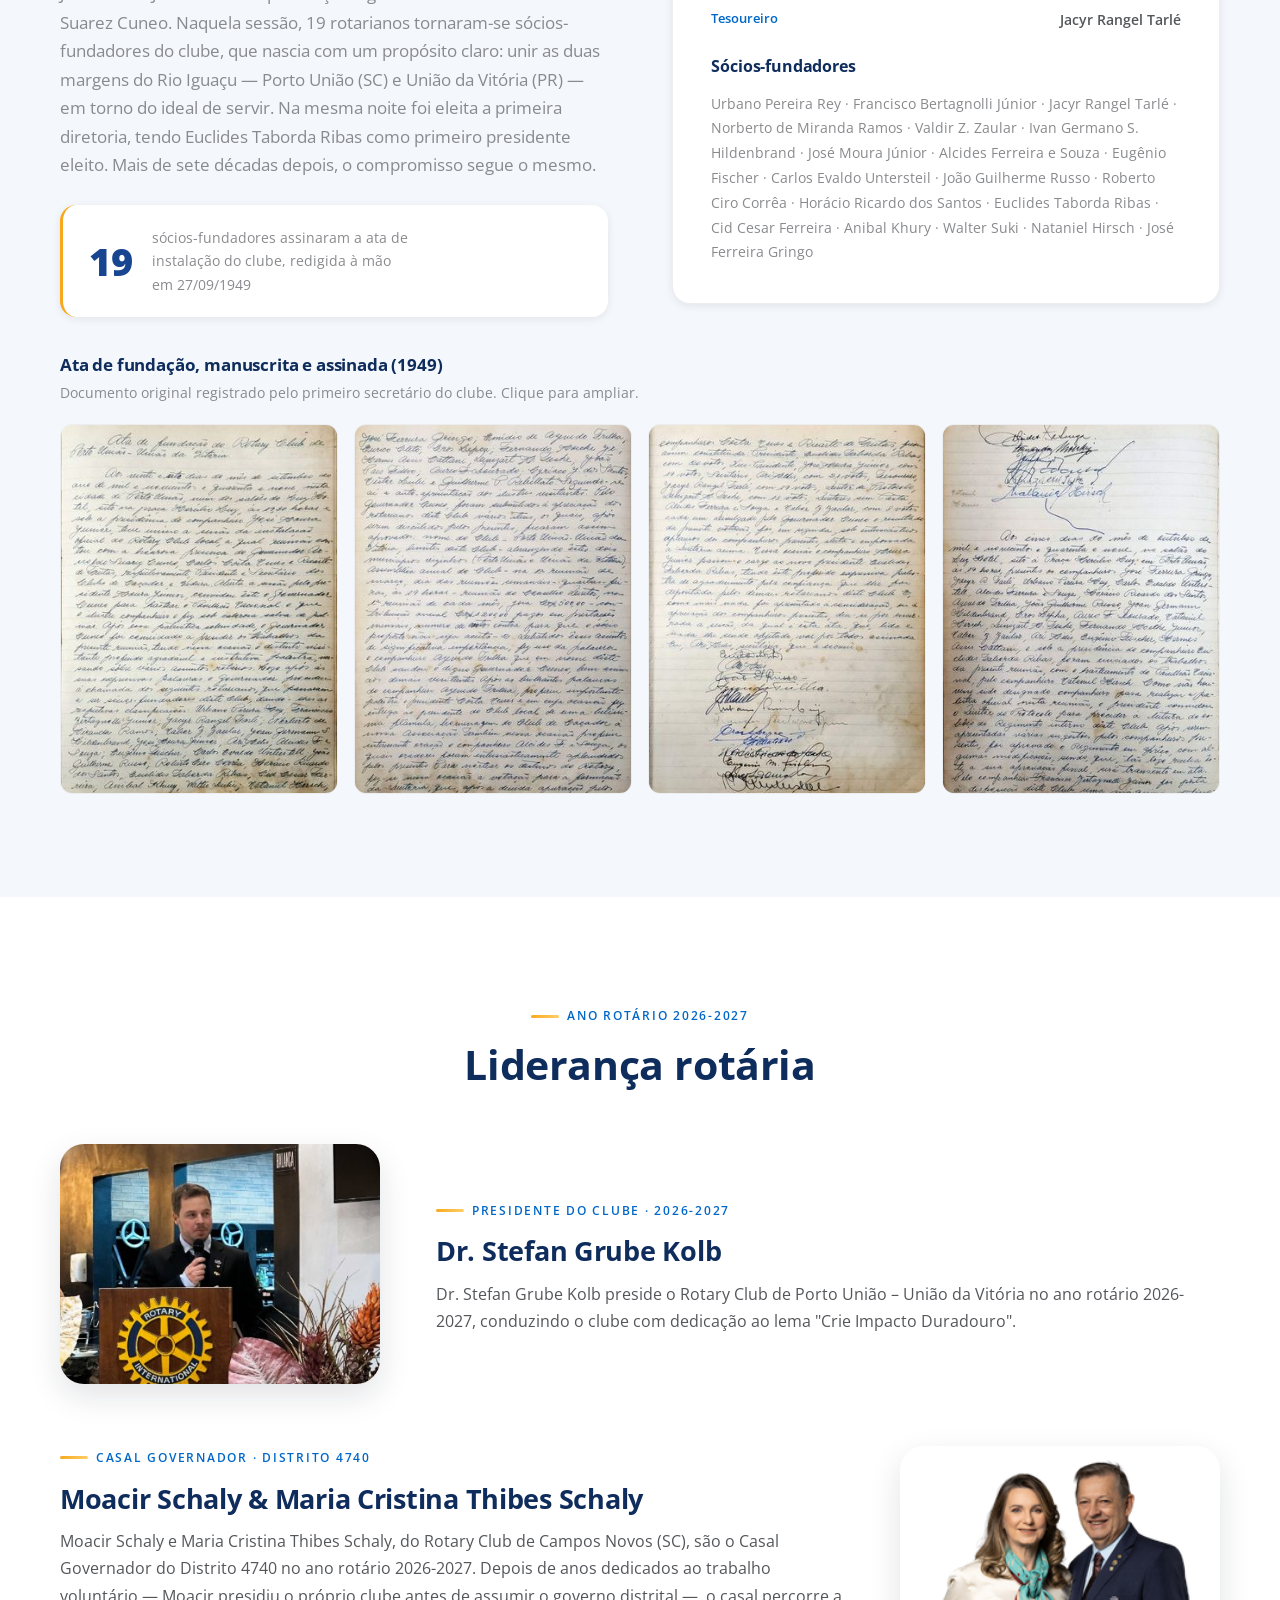
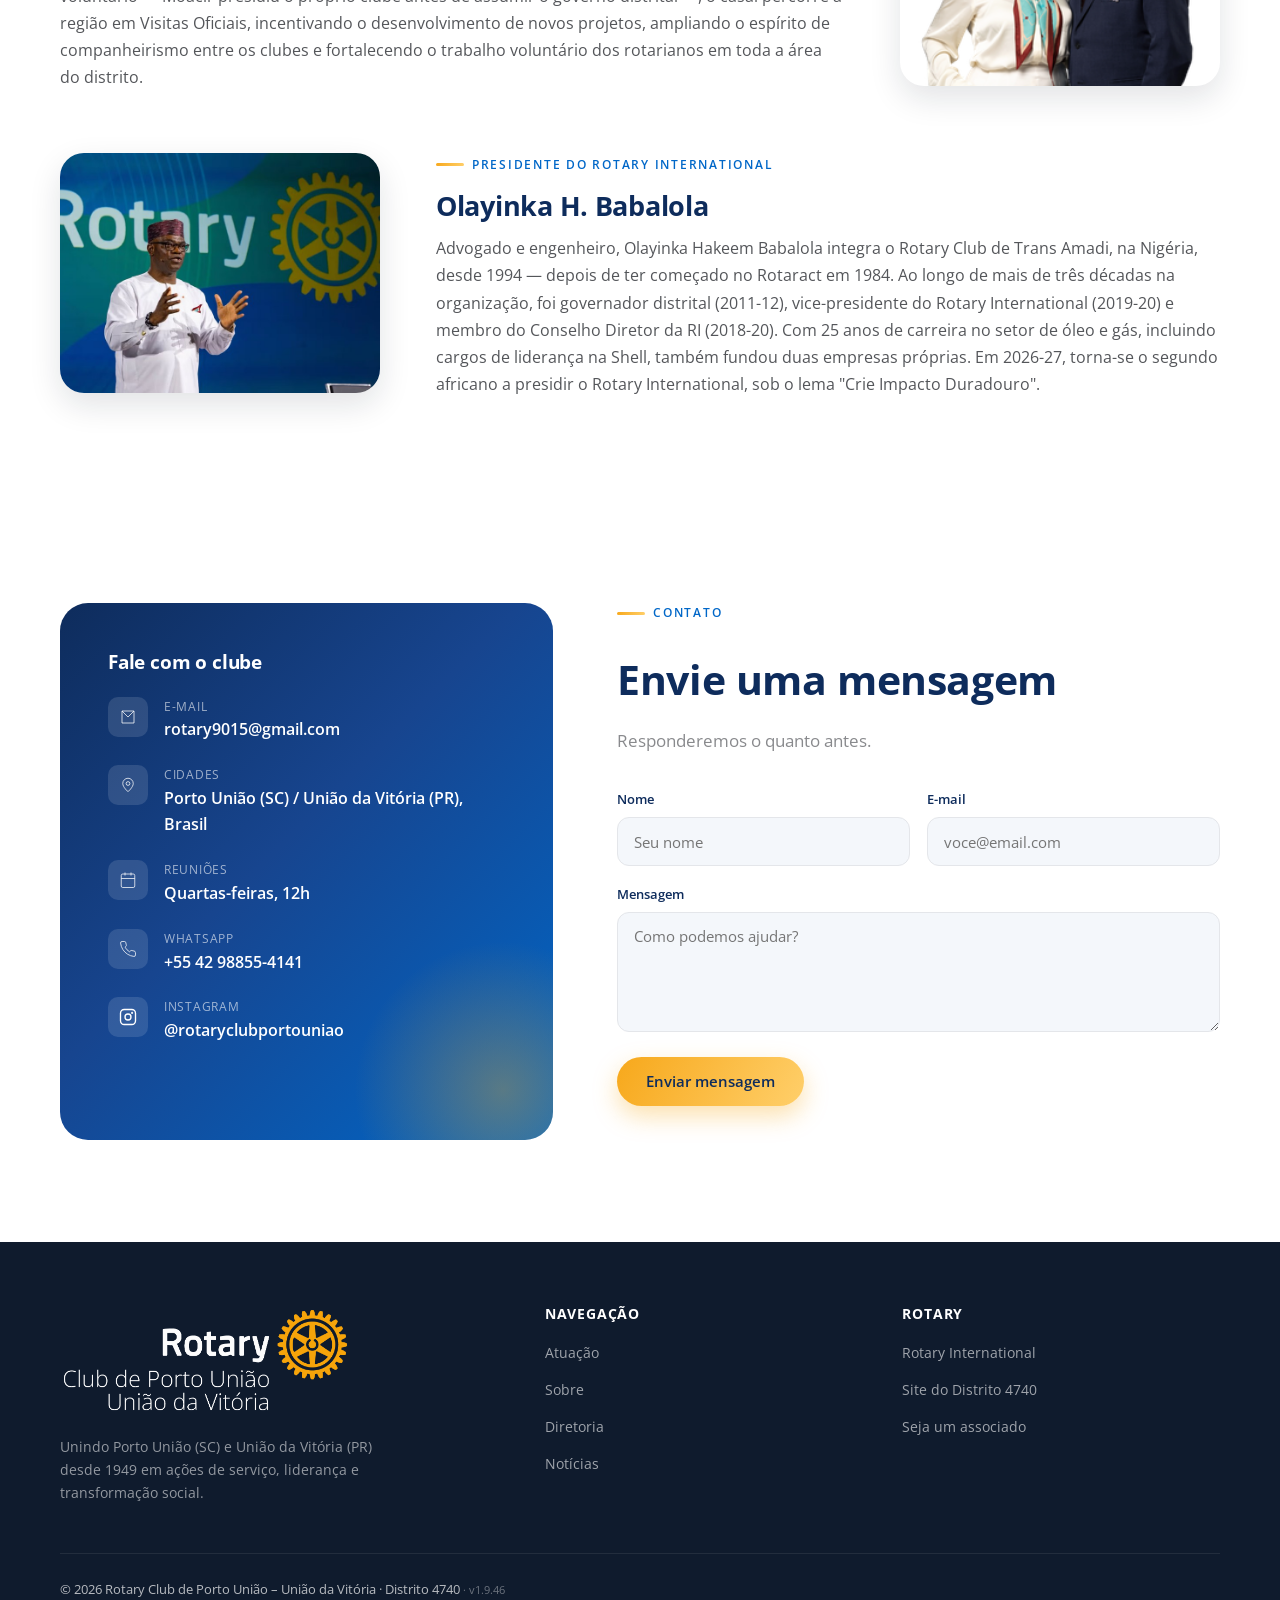
==== commit 1c2ec134: "Hospeda a Open Sans no proprio site com font-display optional: fim do salto de layout" ====
--- a/index.html
+++ b/index.html
@@ -30,14 +30,16 @@
 
 <link rel="icon" type="image/png" href="assets/img/favicon.png">
 <link rel="apple-touch-icon" href="assets/img/favicon.png">
+<!-- A Open Sans agora e servida pelo proprio site (assets/fonts). O preload
+     abaixo comeca o download junto com o CSS, sem DNS nem TLS para terceiros.
+     Restou o italico no Google Fonts: e usado em dois lugares apenas e nao
+     compensa mais 49 KB hospedados. -->
+<link rel="preload" as="font" type="font/woff2" crossorigin href="assets/fonts/open-sans-latin.woff2">
 <link rel="preconnect" href="https://fonts.googleapis.com">
 <link rel="preconnect" href="https://fonts.gstatic.com" crossorigin>
-<!-- Sem este preload o texto do hero era pintado em Arial e redesenhado em Open
-     Sans, causando salto de layout (CLS 0,215 no desktop, 0,190 so no hero). -->
-<link rel="preload" as="font" type="font/woff2" crossorigin href="https://fonts.gstatic.com/s/opensans/v44/memvYaGs126MiZpBA-UvWbX2vVnXBbObj2OVTS-muw.woff2">
-<link href="https://fonts.googleapis.com/css2?family=Open+Sans:ital,wght@0,400;0,600;0,700;0,800;1,400;1,800&display=swap" rel="stylesheet" media="print" onload="this.media='all'">
-<noscript><link href="https://fonts.googleapis.com/css2?family=Open+Sans:ital,wght@0,400;0,600;0,700;0,800;1,400;1,800&display=swap" rel="stylesheet"></noscript>
-<link rel="stylesheet" href="assets/css/style.css?v=1.9.45">
+<link href="https://fonts.googleapis.com/css2?family=Open+Sans:ital,wght@1,400;1,800&display=swap" rel="stylesheet" media="print" onload="this.media='all'">
+<noscript><link href="https://fonts.googleapis.com/css2?family=Open+Sans:ital,wght@1,400;1,800&display=swap" rel="stylesheet"></noscript>
+<link rel="stylesheet" href="assets/css/style.css?v=1.9.46">
 
 <!-- Dados estruturados (Schema.org) para o Google -->
 <script type="application/ld+json">
@@ -581,6 +583,6 @@
   <svg viewBox="0 0 24 24" fill="currentColor"><path d="M12.04 2C6.58 2 2.13 6.45 2.13 11.91c0 1.75.46 3.44 1.32 4.94L2.05 22l5.29-1.38a9.9 9.9 0 0 0 4.7 1.2h.01c5.46 0 9.91-4.45 9.91-9.91C21.96 6.45 17.5 2 12.04 2zm5.8 14.03c-.24.68-1.4 1.3-1.93 1.35-.5.05-1 .24-3.34-.7-2.82-1.13-4.63-4.02-4.77-4.2-.14-.19-1.14-1.52-1.14-2.9 0-1.37.72-2.05.97-2.33.26-.28.56-.35.75-.35h.53c.17 0 .4-.03.62.47.24.55.8 1.9.87 2.04.07.14.12.3.02.49-.1.19-.15.3-.3.47-.14.16-.3.36-.43.49-.14.14-.29.29-.13.57.17.28.75 1.24 1.62 2.01 1.12.99 2.06 1.3 2.34 1.45.28.14.44.12.6-.07.17-.19.72-.84.91-1.13.19-.28.38-.24.63-.14.26.09 1.63.77 1.91.91.28.14.47.21.53.33.07.12.07.68-.17 1.36z"/></svg>
 </a>
 
-<script src="assets/js/main.js?v=1.9.45"></script>
+<script src="assets/js/main.js?v=1.9.46"></script>
 </body>
 </html>
--- a/assets/css/style.css
+++ b/assets/css/style.css
@@ -1,3 +1,21 @@
+/* ===================================================================
+   OPEN SANS HOSPEDADA NO PROPRIO SITE
+   Vinda do fonts.gstatic.com, a fonte chegava depois da primeira pintura: o
+   texto nascia em Arial e era redesenhado em Open Sans, movendo o layout
+   (0,103 de CLS no desktop). Servida do mesmo dominio e com preload, ela chega
+   antes de pintar. O font-display:optional garante o resto — se em 100ms ela
+   nao estiver pronta, o navegador usa o fallback e NAO troca depois, entao
+   nunca ha salto.
+   =================================================================== */
+@font-face {
+  font-family: 'Open Sans';
+  src: url('../fonts/open-sans-latin.woff2') format('woff2');
+  font-weight: 300 800;
+  font-style: normal;
+  font-display: optional;
+  unicode-range: U+0000-00FF, U+0131, U+0152-0153, U+02BB-02BC, U+02C6, U+02DA, U+02DC, U+0304, U+0308, U+0329, U+2000-206F, U+20AC, U+2122, U+2191, U+2193, U+2212, U+2215, U+FEFF, U+FFFD;
+}
+
 /* ===================================================================
    FALLBACK COM METRICAS AJUSTADAS
    Enquanto a Open Sans nao chega, o texto e desenhado em Arial. As duas fontes
